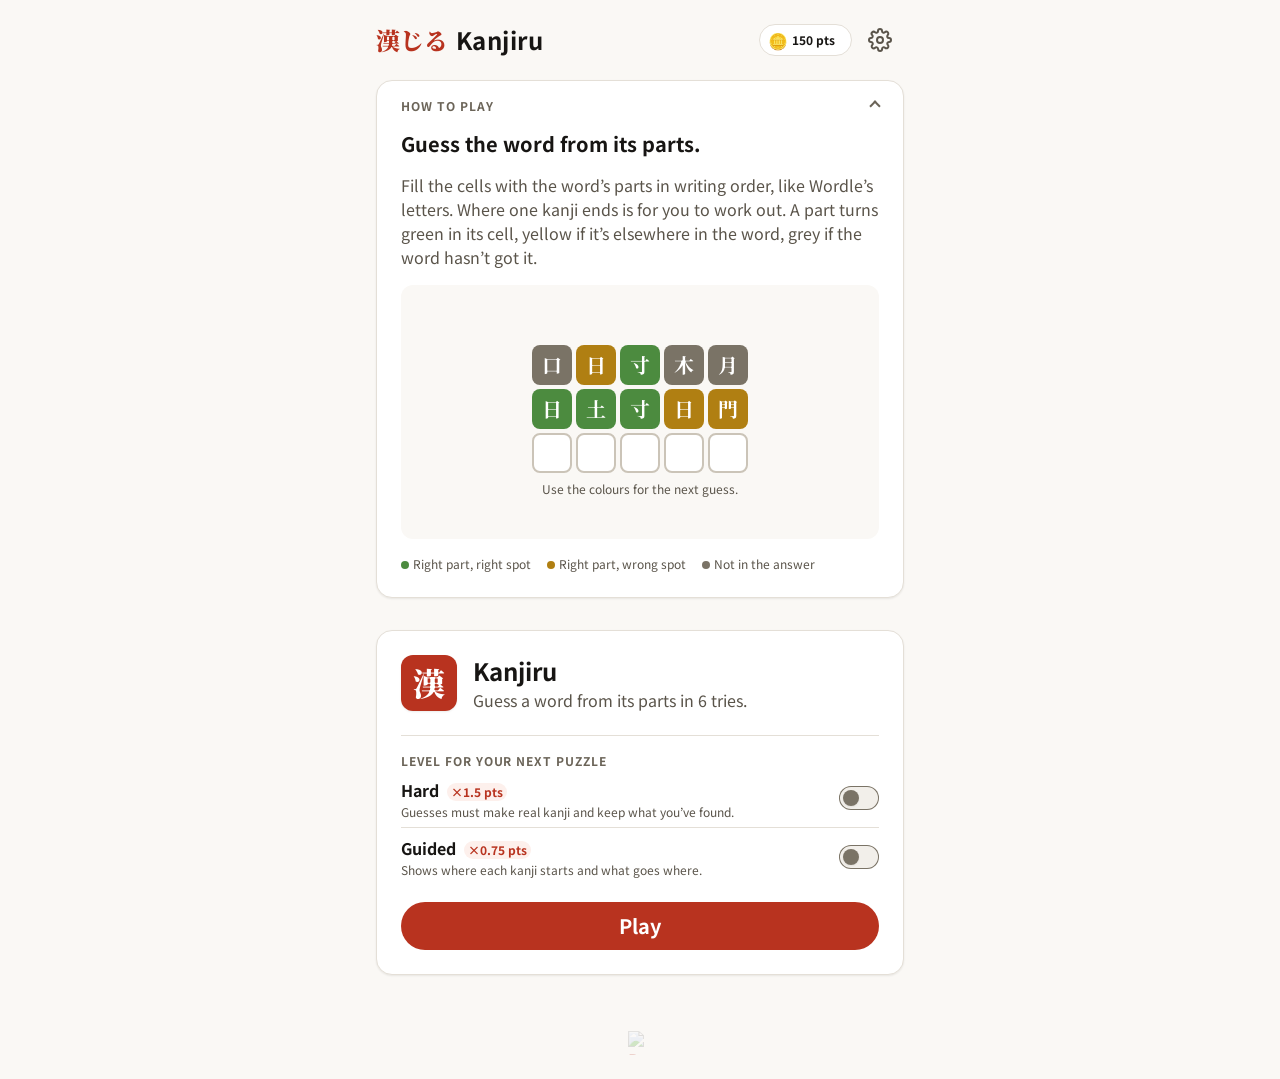
==== index.html @ c8873d59 "Merge main: random puzzles, End game, history, parts audit End game's flag moves into the site heade" ====
<!DOCTYPE html>
<html lang="en">
<head>
  <meta charset="utf-8">
  <meta name="viewport" content="width=device-width, initial-scale=1, viewport-fit=cover">
  <title>Kanjiru · 漢じる</title>
  <meta name="description" content="A kanji word puzzle: guess the word from its parts.">
  <link rel="icon" type="image/svg+xml" href="favicon.svg">

  <!-- Home screen. tools/make_images.py draws the icons from favicon.svg. -->
  <link rel="manifest" href="manifest.webmanifest">
  <link rel="apple-touch-icon" href="icons/apple-touch-icon.png">
  <meta name="mobile-web-app-capable" content="yes">
  <meta name="apple-mobile-web-app-capable" content="yes">
  <meta name="apple-mobile-web-app-title" content="Kanjiru">
  <meta name="apple-mobile-web-app-status-bar-style" content="default">

  <!-- Link previews (Open Graph, read by X too). Their links must be absolute. -->
  <link rel="canonical" href="https://www.ryanrwang.com/apps/kanjiru/">
  <meta property="og:type" content="website">
  <meta property="og:site_name" content="Kanjiru">
  <meta property="og:title" content="Kanjiru · 漢じる">
  <meta property="og:description" content="A kanji word puzzle: guess the word from its parts. パーツからことばを当てる漢字パズル。">
  <meta property="og:url" content="https://www.ryanrwang.com/apps/kanjiru/">
  <meta property="og:image" content="https://www.ryanrwang.com/apps/kanjiru/icons/share.png">
  <meta property="og:image:type" content="image/png">
  <meta property="og:image:width" content="1200">
  <meta property="og:image:height" content="630">
  <meta property="og:image:alt" content="漢じる Kanjiru, a kanji word puzzle: two rows of coloured tiles, one part of the word in each.">
  <meta name="twitter:card" content="summary_large_image">

  <!-- Tokens first: sets the colours and the saved skin before first paint. -->
  <script src="tokens.js"></script>

  <!-- Both fonts are variable: one file per slice covers every weight, so a
       weight range keeps the stylesheet to 60 KB (a list of weights made it 150). -->
  <link rel="preconnect" href="https://fonts.googleapis.com" crossorigin>
  <link rel="preconnect" href="https://fonts.gstatic.com" crossorigin>
  <link href="https://fonts.googleapis.com/css2?family=Noto+Sans+JP:wght@400..700&family=Noto+Serif+JP:wght@700..900&display=swap" rel="stylesheet" crossorigin>
  <link rel="stylesheet" href="styles.css">

  <!-- Fetch the data and every module at once, instead of one wave of
       imports at a time. tests/head.test.js checks this list against the
       imports, and the data files against js/engine/data.js. -->
  <link rel="preload" href="data/game/kanji.json" as="fetch" crossorigin>
  <link rel="preload" href="data/game/answers.json" as="fetch" crossorigin>
  <link rel="preload" href="data/parts.json" as="fetch" crossorigin>
  <link rel="modulepreload" href="app.js">
  <link rel="modulepreload" href="js/registry.js">
  <link rel="modulepreload" href="js/i18n.js">
  <link rel="modulepreload" href="js/dom.js">
  <link rel="modulepreload" href="js/store.js">
  <link rel="modulepreload" href="js/settings.js">
  <link rel="modulepreload" href="js/shop.js">
  <link rel="modulepreload" href="js/points.js">
  <link rel="modulepreload" href="js/about.js">
  <link rel="modulepreload" href="js/install.js">
  <link rel="modulepreload" href="js/toast.js">
  <link rel="modulepreload" href="js/confirm.js">
  <link rel="modulepreload" href="js/howto.js">
  <link rel="modulepreload" href="js/history.js">
  <link rel="modulepreload" href="js/engine/data.js">
  <link rel="modulepreload" href="js/engine/game.js">
  <link rel="modulepreload" href="js/engine/daily.js">
  <link rel="modulepreload" href="js/engine/stats.js">
  <link rel="modulepreload" href="js/play/glyph.js">
  <link rel="modulepreload" href="js/play/screen.js">
  <link rel="modulepreload" href="js/play/session.js">
  <link rel="modulepreload" href="js/play/rewards.js">
  <link rel="modulepreload" href="js/play/effects.js">
  <link rel="modulepreload" href="js/config/modes.js">
  <link rel="modulepreload" href="js/config/skins.js">
  <link rel="modulepreload" href="js/config/powers.js">
  <link rel="modulepreload" href="js/config/economy.js">
  <link rel="modulepreload" href="js/config/achievements.js">
  <link rel="modulepreload" href="js/config/rules.js">
  <link rel="modulepreload" href="js/config/levels.js">
  <link rel="modulepreload" href="js/i18n/en.js">
  <link rel="modulepreload" href="js/i18n/ja.js">
  <link rel="modulepreload" href="js/ledger.js">
  <link rel="modulepreload" href="js/transfer.js">
  <link rel="modulepreload" href="js/engine/score.js">
  <link rel="modulepreload" href="js/engine/palette.js">
  <link rel="modulepreload" href="js/engine/random.js">
  <link rel="modulepreload" href="js/play/hints.js">
  <link rel="modulepreload" href="js/play/reveal.js">
  <link rel="modulepreload" href="js/play/result.js">
  <link rel="modulepreload" href="js/play/share.js">

  <!-- Offline play and installs; never a stale app (sw.js). -->
  <script type="module" src="js/service-worker.js"></script>
</head>
<body>
  <header class="app-header">
    <h1 class="brand">
      <a class="brand-link" id="brand" href="./">
        <span class="brand-mark" lang="ja">漢</span>
        <span class="brand-kanji" lang="ja">漢じる</span>
        <span class="brand-name">Kanjiru</span>
      </a>
    </h1>
    <nav class="header-actions">
      <a class="wallet-btn" id="wallet" href="#points"></a>
      <button class="icon-btn" id="settings-open" type="button"></button>
    </nav>
  </header>

  <main class="app-main" id="app"></main>

  <footer class="app-footer">
    <a href="/apps/" title="Back to Apps" class="rw-back-link">
      <img src="/images/icon-rw.svg" alt="Back to Apps" class="rw-back-logo">
    </a>
  </footer>

  <script type="module" src="app.js"></script>
</body>
</html>
---- styles.css ----
/*
 * Kanjiru — global styles.
 * Every colour, space, size, radius, shadow and timing comes from the
 * tokens in tokens.js. Breakpoints and z-index are written out on purpose.
 */

/* ── Reset ─────────────────────────────────────────────────────────── */

*, *::before, *::after { box-sizing: border-box; }

html, body { margin: 0; padding: 0; }

body {
  min-height: 100vh;
  min-height: 100dvh;
  display: flex;
  flex-direction: column;
  background: var(--color-bg-page);
  color: var(--color-text-primary);
  font-family: var(--font-family-ui);
  font-size: var(--font-size-md);
  line-height: var(--font-lineHeight-normal);
  -webkit-font-smoothing: antialiased;
  -webkit-tap-highlight-color: transparent;
  transition:
    background-color var(--transition-slow) var(--transition-ease),
    color var(--transition-slow) var(--transition-ease);
}

h1, h2, h3, p { margin: 0; }

button {
  font: inherit;
  color: inherit;
  background: none;
  border: 0;
  padding: 0;
  cursor: pointer;
}

button:disabled { cursor: default; }

:focus-visible {
  outline: var(--stroke-thick) solid var(--color-border-focus);
  outline-offset: var(--stroke-thick);
  border-radius: var(--radius-sm);
}

a { color: var(--color-link-default); }
a:hover { color: var(--color-link-hover); }

/* Kanji shown as kanji (tiles, the brand, example words) use the serif.
   Only marked elements: the page itself may be lang="ja" for the Japanese
   interface, which keeps the sans UI font. */
body [lang="ja"], .kanji { font-family: var(--font-family-kanji); }

/* ── Layout ────────────────────────────────────────────────────────── */

.app-header,
.app-main,
.app-footer {
  width: 100%;
  max-width: var(--layout-container);
  margin: 0 auto;
  padding-left: var(--spacing-md);
  padding-right: var(--spacing-md);
}

.app-header {
  display: flex;
  align-items: center;
  justify-content: space-between;
  gap: var(--spacing-sm);
  padding-top: var(--spacing-md);
  padding-bottom: var(--spacing-md);
}

.brand {
  display: flex;
  align-items: baseline;
  gap: var(--spacing-sm);
  min-width: 0;
  font-size: var(--font-size-xl);
  font-weight: var(--font-weight-bold);
  line-height: var(--font-lineHeight-tight);
}

.brand-link {
  display: flex;
  align-items: baseline;
  gap: var(--spacing-sm);
  color: inherit;
  text-decoration: none;
}

.brand-link:hover { color: inherit; }

.brand-kanji {
  color: var(--color-text-accent);
  font-weight: var(--font-weight-black);
}

.brand-name { letter-spacing: var(--font-tracking-wide); }

/* On another page the brand is a breadcrumb, 漢 › Points: the mark goes
   home, the page's name follows. */
.brand-mark {
  display: none;
  color: var(--color-text-accent);
  font-weight: var(--font-weight-black);
}

.app-header.is-crumb .brand-mark { display: inline; }
.app-header.is-crumb .brand-kanji,
.app-header.is-crumb .brand-name { display: none; }

.crumb-sep {
  color: var(--color-text-muted);
  font-weight: var(--font-weight-regular);
}

.crumb-page { min-width: 0; }

/* In a game, the kind and level sit under the page's name (漢 › Play). */
.crumb-page.has-sub {
  display: inline-flex;
  flex-direction: column;
}

.crumb-sub {
  overflow: hidden;
  font-size: var(--font-size-xs);
  font-weight: var(--font-weight-regular);
  line-height: var(--font-lineHeight-snug);
  color: var(--color-text-muted);
  white-space: nowrap;
  text-overflow: ellipsis;
}

.header-actions {
  display: flex;
  align-items: center;
  gap: var(--spacing-xs);
}

/* On phones there's room for one name only: the one in the page's language. */
@media (max-width: 419px) {
  html[lang="en"] .brand-kanji,
  html:not([lang="en"]) .brand-name { display: none; }
}

.app-main {
  flex: 1;
  display: flex;
  flex-direction: column;
  gap: var(--spacing-xl);
  padding-bottom: var(--spacing-xl);
}

.app-footer {
  display: flex;
  justify-content: center;
  padding-top: var(--spacing-lg);
  padding-bottom: var(--spacing-lg);
}

/* ── Buttons and pills ─────────────────────────────────────────────── */

.icon-btn {
  display: inline-flex;
  align-items: center;
  justify-content: center;
  width: var(--spacing-2xl);
  height: var(--spacing-2xl);
  border-radius: var(--radius-full);
  color: var(--color-text-secondary);
  transition: background-color var(--transition-fast) var(--transition-ease);
}

.icon-btn:hover { background: var(--color-interactive-hover); }
.icon-btn:active { background: var(--color-interactive-active); }
.icon-btn:disabled { opacity: var(--opacity-disabled); }
.icon-btn svg { width: var(--spacing-lg); height: var(--spacing-lg); }

.pill {
  display: inline-flex;
  align-items: center;
  gap: var(--spacing-xs);
  padding: var(--spacing-xs) var(--spacing-sm);
  border-radius: var(--radius-full);
  background: var(--color-bg-sunken);
  color: var(--color-text-secondary);
  font-size: var(--font-size-xs);
  font-weight: var(--font-weight-bold);
  white-space: nowrap;
}

/* ── Sections ──────────────────────────────────────────────────────── */

.section {
  display: flex;
  flex-direction: column;
  gap: var(--spacing-md);
}

.section-title {
  display: flex;
  align-items: baseline;
  justify-content: space-between;
  gap: var(--spacing-sm);
  font-size: var(--font-size-xs);
  font-weight: var(--font-weight-bold);
  letter-spacing: var(--font-tracking-caps);
  text-transform: uppercase;
  color: var(--color-text-muted);
}

.section-note {
  font-size: var(--font-size-xs);
  color: var(--color-text-muted);
  text-transform: none;
  letter-spacing: var(--font-tracking-none);
  font-weight: var(--font-weight-regular);
}

.card {
  background: var(--color-bg-surface);
  border: var(--stroke-thin) solid var(--color-border-subtle);
  border-radius: var(--radius-xl);
  box-shadow: var(--shadow-sm);
}

/* ── Play page: the play card ──────────────────────────────────────── */

.play-cards {
  display: flex;
  flex-direction: column;
  gap: var(--spacing-md);
}

.play-card {
  display: flex;
  flex-direction: column;
  gap: var(--spacing-lg);
  padding: var(--spacing-lg);
}

.play-top {
  display: flex;
  align-items: center;
  gap: var(--spacing-md);
}

/* The mode's numeral as a hanko seal, in the skin's action colour. */
.play-seal {
  flex: 0 0 auto;
  display: inline-flex;
  align-items: center;
  justify-content: center;
  width: var(--layout-seal);
  height: var(--layout-seal);
  border-radius: var(--radius-lg);
  background: var(--color-action-primary-bg);
  color: var(--color-action-primary-text);
  font-size: var(--font-size-2xl);
  font-weight: var(--font-weight-black);
  line-height: var(--font-lineHeight-tight);
  box-shadow: var(--shadow-sm);
}

.play-card.is-soon .play-seal { opacity: var(--opacity-soft); }

.play-heading {
  flex: 1;
  display: flex;
  flex-direction: column;
  gap: var(--spacing-xs);
  min-width: 0;
}

.play-title {
  font-size: var(--font-size-xl);
  font-weight: var(--font-weight-bold);
  line-height: var(--font-lineHeight-snug);
}

/* Where the daily stands, and on its right, the time to the next one. */
.play-status {
  display: flex;
  align-items: flex-end;
  justify-content: space-between;
  gap: var(--spacing-sm);
}

.play-line {
  min-width: 0;
  color: var(--color-text-secondary);
  line-height: var(--font-lineHeight-snug);
}

.play-line.is-won {
  color: var(--color-text-accent);
  font-weight: var(--font-weight-bold);
}

/* The Hard and Guided switches, a list under a small title. */
.play-level {
  display: flex;
  flex-direction: column;
  padding-top: var(--spacing-md);
  border-top: var(--stroke-thin) solid var(--color-border-subtle);
}

.play-level-title,
.sheet-section-title,
.howto-title,
.history-title {
  font-size: var(--font-size-xs);
  font-weight: var(--font-weight-bold);
  letter-spacing: var(--font-tracking-caps);
  text-transform: uppercase;
  color: var(--color-text-muted);
}

.play-level .switch-row { padding: var(--spacing-sm) 0; }
.play-level .switch-row:last-child { padding-bottom: 0; }
.play-level .switch-row + .switch-row { border-top: var(--stroke-thin) solid var(--color-border-subtle); }

.play-actions {
  display: flex;
  flex-wrap: wrap;
  gap: var(--spacing-sm);
}

/* Side by side when they fit on one line each, else stacked full width. */
.play-actions .btn {
  flex: 1 1 var(--layout-cardMin);
  white-space: nowrap;
}

.play-countdown {
  flex: 0 0 auto;
  display: flex;
  flex-direction: column;
  align-items: flex-end;
  font-size: var(--font-size-xs);
  line-height: var(--font-lineHeight-snug);
  color: var(--color-text-secondary);
  text-align: end;
}

/* ── Play page: how to play (js/howto.js) ─────────────────────────── */

/* A <details>: open for a new player, folded to its title after a game. */
.howto {
  display: flex;
  flex-direction: column;
  padding: 0;
}

.howto-summary {
  display: flex;
  align-items: center;
  justify-content: space-between;
  gap: var(--spacing-sm);
  padding: var(--spacing-md) var(--spacing-lg);
  cursor: pointer;
  list-style: none;
  border-radius: inherit;
}

.howto-summary::-webkit-details-marker { display: none; }
.howto-summary:hover { background: var(--color-interactive-hover); }

.howto-chevron {
  width: var(--spacing-sm);
  height: var(--spacing-sm);
  border-right: var(--stroke-thick) solid var(--color-text-muted);
  border-bottom: var(--stroke-thick) solid var(--color-text-muted);
  transform: rotate(45deg);
  transition: transform var(--transition-fast) var(--transition-ease);
}

.howto[open] .howto-chevron { transform: rotate(-135deg); }

.howto-body {
  display: flex;
  flex-direction: column;
  gap: var(--spacing-md);
  padding: 0 var(--spacing-lg) var(--spacing-lg);
}

.howto-lead {
  font-size: var(--font-size-lg);
  font-weight: var(--font-weight-bold);
  line-height: var(--font-lineHeight-snug);
}

.howto-text { color: var(--color-text-secondary); }

/* The little game: the answer over three rows, and a line saying what each
   step shows. Sizes stay put while it plays, so nothing below it moves. */
.demo {
  display: flex;
  flex-direction: column;
  align-items: center;
  gap: var(--spacing-xs);
  padding: var(--spacing-md);
  border-radius: var(--radius-lg);
  background: var(--color-bg-page);
}

.demo-row {
  display: flex;
  align-items: center;
  gap: var(--spacing-md);
}

.demo-slot {
  display: flex;
  gap: var(--spacing-xs);
}

.demo-answer-row {
  display: flex;
  justify-content: center;
  min-height: var(--layout-cell);
}

.demo-answer {
  font-size: var(--font-size-2xl);
  line-height: var(--layout-cell);
  color: var(--color-text-accent);
  visibility: hidden;
}

.demo-answer.is-shown {
  visibility: visible;
  animation: kanji-in var(--transition-slow) var(--transition-bounce) both;
}

/* A part typed into its cell pops in, as on the board. */
.demo-cell.is-typed {
  border-color: var(--color-border-strong);
  animation: kanji-in var(--transition-base) var(--transition-bounce) both;
}

.demo-line {
  min-height: calc(var(--font-size-md) * var(--font-lineHeight-snug) * 2);
  margin-top: var(--spacing-xs);
  max-width: var(--layout-powerMin);
  font-size: var(--font-size-xs);
  line-height: var(--font-lineHeight-snug);
  text-align: center;
  color: var(--color-text-secondary);
  opacity: var(--opacity-hidden);
  transition: opacity var(--transition-base) var(--transition-ease);
}

.demo-line.is-shown { opacity: var(--opacity-full); }

.demo-legend {
  display: flex;
  flex-wrap: wrap;
  gap: var(--spacing-sm) var(--spacing-md);
  margin: 0;
  padding: 0;
  list-style: none;
  font-size: var(--font-size-xs);
  color: var(--color-text-secondary);
}

.legend-dot {
  display: inline-block;
  width: var(--spacing-sm);
  height: var(--spacing-sm);
  margin-right: var(--spacing-xs);
  border-radius: var(--radius-full);
  vertical-align: middle;
}

/* ── Play page: every game played (js/history.js) ──────────────────── */

.history {
  display: flex;
  flex-direction: column;
  gap: var(--spacing-md);
  padding: var(--spacing-lg);
}

.history-head {
  display: flex;
  align-items: baseline;
  justify-content: space-between;
  flex-wrap: wrap;
  gap: var(--spacing-sm);
}

.history-count {
  font-size: var(--font-size-xs);
  color: var(--color-text-muted);
}

.history-list {
  display: flex;
  flex-direction: column;
  margin: 0;
  padding: 0;
  list-style: none;
}

/* The answer, what it means and how it went, then the guesses' squares. */
.history-item {
  display: grid;
  grid-template-columns: auto minmax(0, 1fr) auto;
  align-items: center;
  gap: var(--spacing-md);
  padding: var(--spacing-sm) 0;
  border-top: var(--stroke-thin) solid var(--color-border-subtle);
}

.history-item:first-child {
  padding-top: 0;
  border-top: none;
}

.history-word {
  min-width: var(--layout-cellMd);
  font-size: var(--font-size-xl);
  line-height: var(--font-lineHeight-tight);
}

.history-info {
  display: flex;
  flex-direction: column;
  gap: var(--stroke-thick);
  min-width: 0;
  font-size: var(--font-size-xs);
  line-height: var(--font-lineHeight-snug);
}

.history-gloss {
  overflow: hidden;
  white-space: nowrap;
  text-overflow: ellipsis;
  color: var(--color-text-secondary);
}

.history-meta { color: var(--color-text-muted); }

.history-result {
  font-weight: var(--font-weight-bold);
  color: var(--color-text-primary);
}

.history-result.is-won { color: var(--color-text-accent); }

.history-grid {
  display: grid;
  grid-template-columns: repeat(var(--cols), var(--spacing-sm));
  gap: var(--stroke-thick);
}

.history-sq {
  width: var(--spacing-sm);
  height: var(--spacing-sm);
  border-radius: var(--stroke-thick);
}

/* ── Tiles ─────────────────────────────────────────────────────────── */

.tile {
  display: inline-flex;
  align-items: center;
  justify-content: center;
  width: var(--layout-tile);
  height: var(--layout-tile);
  border-radius: var(--radius-md);
  border: var(--stroke-thick) solid var(--color-tile-border);
  background: var(--color-tile-bg);
  color: var(--color-tile-text);
  font-family: var(--font-family-kanji);
  font-size: var(--font-size-xl);
  font-weight: var(--font-weight-bold);
  line-height: var(--font-lineHeight-tight);
}

.tile.is-hit,
.tile.is-near,
.tile.is-other,
.tile.is-miss {
  border-color: transparent;
  color: var(--color-feedback-text);
}

.tile.is-hit   { background: var(--color-feedback-hit); }
.tile.is-near  { background: var(--color-feedback-near); }
.tile.is-other { background: var(--color-feedback-other); }
.tile.is-miss  { background: var(--color-feedback-miss); }

.is-hit-bg  { background: var(--color-feedback-hit); }
.is-near-bg { background: var(--color-feedback-near); }
.is-miss-bg { background: var(--color-feedback-miss); }

/* ── Buttons ───────────────────────────────────────────────────────── */

.btn {
  display: inline-flex;
  align-items: center;
  justify-content: center;
  gap: var(--spacing-xs);
  min-height: var(--spacing-2xl);
  padding: var(--spacing-sm) var(--spacing-md);
  border-radius: var(--radius-full);
  font-weight: var(--font-weight-bold);
  line-height: var(--font-lineHeight-snug);
  transition: background-color var(--transition-fast) var(--transition-ease);
}

.btn:disabled { opacity: var(--opacity-disabled); }

.btn-large { font-size: var(--font-size-lg); }

.btn-small {
  min-height: var(--spacing-xl);
  padding: var(--spacing-xs) var(--spacing-md);
  font-size: var(--font-size-xs);
}

.btn-primary {
  background: var(--color-action-primary-bg);
  color: var(--color-action-primary-text);
}
.btn-primary:hover:not(:disabled) { background: var(--color-action-primary-hover); }

.btn-secondary {
  background: var(--color-action-secondary-bg);
  color: var(--color-action-secondary-text);
}
.btn-secondary:hover:not(:disabled) { background: var(--color-action-secondary-hover); }

/* A link drawn as a button (About in Settings) keeps the button's look. */
a.btn { text-decoration: none; }
a.btn-secondary:hover { color: var(--color-action-secondary-text); }

.btn-ghost { color: var(--color-text-secondary); }
.btn-ghost:hover:not(:disabled) { background: var(--color-interactive-hover); }

/* Something that can't be undone (Delete all data): outlined in the accent,
   which keeps AA contrast in every skin. */
.btn-danger {
  color: var(--color-text-accent);
  box-shadow: inset 0 0 0 var(--stroke-thick) currentColor;
}
.btn-danger:hover:not(:disabled) { background: var(--color-interactive-hover); }

.btn-row {
  display: flex;
  flex-wrap: wrap;
  gap: var(--spacing-sm);
}

/* ── Settings panel ────────────────────────────────────────────────── */

/* A native <dialog>: showModal() puts it in the top layer, so no z-index. */
.sheet {
  width: 100%;
  max-width: min(var(--layout-container), calc(100% - var(--spacing-md) * 2));
  max-height: calc(100% - var(--spacing-xl) * 2);
  padding: 0;
  border: var(--stroke-thin) solid var(--color-border-subtle);
  border-radius: var(--radius-xl);
  background: var(--color-bg-raised);
  color: var(--color-text-primary);
  box-shadow: var(--shadow-lg);
}

.sheet::backdrop { background: var(--color-bg-overlay); }

.sheet-body {
  display: flex;
  flex-direction: column;
  gap: var(--spacing-lg);
  padding: var(--spacing-lg);
}

.sheet-head {
  display: flex;
  align-items: center;
  justify-content: space-between;
  gap: var(--spacing-sm);
  margin: calc(var(--spacing-sm) * -1) calc(var(--spacing-sm) * -1) calc(var(--spacing-md) * -1) 0;
}

.sheet-title {
  font-size: var(--font-size-lg);
  font-weight: var(--font-weight-bold);
  line-height: var(--font-lineHeight-snug);
}

.sheet-intro { color: var(--color-text-secondary); }

.sheet-section {
  display: flex;
  flex-direction: column;
  gap: var(--spacing-sm);
  padding-top: var(--spacing-lg);
  border-top: var(--stroke-thin) solid var(--color-border-subtle);
}

/* A row with a title and its control side by side (language, appearance). */
.sheet-row {
  flex-direction: row;
  flex-wrap: wrap;
  align-items: center;
  justify-content: space-between;
}

.sheet-row-note { flex-basis: 100%; }

/* Parts of a section (send, receive, save text). */
.sheet-sub {
  display: flex;
  flex-direction: column;
  gap: var(--spacing-sm);
  padding-top: var(--spacing-sm);
}

.sheet-sub-title {
  margin: 0;
  font-size: var(--font-size-md);
  font-weight: var(--font-weight-bold);
}

/* Switches (js/dom.js switchRow): the name, a tag and a note, then a
   sliding toggle; the whole row toggles it. */
.switch-row {
  display: flex;
  align-items: center;
  justify-content: space-between;
  gap: var(--spacing-md);
  cursor: pointer;
}

.switch-row.is-disabled { cursor: default; opacity: var(--opacity-disabled); }

.switch-text {
  display: flex;
  flex-direction: column;
  gap: var(--stroke-thick);
  min-width: 0;
}

.switch-name {
  display: flex;
  flex-wrap: wrap;
  align-items: baseline;
  column-gap: var(--spacing-sm);
  font-weight: var(--font-weight-bold);
}

.switch-tag {
  padding: 0 var(--spacing-xs);
  border-radius: var(--radius-full);
  background: var(--color-interactive-selected);
  color: var(--color-text-accent);
  font-size: var(--font-size-xs);
}

.switch-note {
  font-size: var(--font-size-xs);
  line-height: var(--font-lineHeight-snug);
  color: var(--color-text-secondary);
}

.switch {
  flex: 0 0 auto;
  position: relative;
  width: var(--layout-switch);
  height: var(--spacing-lg);
  margin: 0;
  border-radius: var(--radius-full);
  /* Off: a sunken track with a strong edge and a strong knob, so the edge
     stands out 3:1 on any card and the knob 3:1 on the track, in every look. */
  background: var(--color-bg-sunken);
  box-shadow: inset 0 0 0 var(--stroke-thin) var(--color-border-strong);
  cursor: pointer;
  appearance: none;
  -webkit-appearance: none;
  transition: background-color var(--transition-fast) var(--transition-ease);
}

.switch::before {
  content: '';
  position: absolute;
  top: var(--spacing-xs);
  left: var(--spacing-xs);
  width: var(--spacing-md);
  height: var(--spacing-md);
  border-radius: var(--radius-full);
  background: var(--color-border-strong);
  box-shadow: var(--shadow-sm);
  transition: transform var(--transition-fast) var(--transition-ease);
}

.switch:checked { background: var(--color-action-primary-bg); box-shadow: none; }
.switch:checked::before {
  background: var(--color-action-primary-text);
  transform: translateX(var(--spacing-md));
}
.switch:disabled { cursor: default; }
.switch:focus-visible { border-radius: var(--radius-full); }

.sheet-note {
  font-size: var(--font-size-xs);
  color: var(--color-text-secondary);
}

/* One of a few (js/dom.js segmented): the picked one is raised. */
.segmented {
  display: inline-flex;
  gap: var(--stroke-thick);
  padding: var(--stroke-thick);
  border-radius: var(--radius-full);
  background: var(--color-bg-sunken);
}

.segment {
  min-height: var(--spacing-xl);
  padding: 0 var(--spacing-md);
  border-radius: var(--radius-full);
  font-family: var(--font-family-ui);
  font-size: var(--font-size-xs);
  font-weight: var(--font-weight-bold);
  color: var(--color-text-secondary);
  transition: background-color var(--transition-fast) var(--transition-ease);
}

.segment:hover:not(:disabled) { color: var(--color-text-primary); }

/* The picked one has an edge, so it stands out 3:1 from the track. */
.segment[aria-pressed="true"] {
  background: var(--color-bg-surface);
  color: var(--color-text-primary);
  box-shadow: inset 0 0 0 var(--stroke-thin) var(--color-border-strong), var(--shadow-sm);
}

.segment:disabled { opacity: var(--opacity-disabled); }
.segment:focus-visible { border-radius: var(--radius-full); }

/* ── Device transfer ───────────────────────────────────────────────── */

.transfer-code {
  display: flex;
  justify-content: center;
  gap: var(--spacing-md);
  padding: var(--spacing-md);
  border-radius: var(--radius-lg);
  background: var(--color-bg-sunken);
  font-size: var(--font-size-3xl);
  font-weight: var(--font-weight-bold);
  line-height: var(--font-lineHeight-tight);
  letter-spacing: var(--font-tracking-caps);
  font-variant-numeric: tabular-nums;
  user-select: all;
  -webkit-user-select: all;
}

.transfer-countdown {
  font-size: var(--font-size-xs);
  color: var(--color-text-muted);
  text-align: center;
  font-variant-numeric: tabular-nums;
}

.field-row {
  display: flex;
  gap: var(--spacing-sm);
}

.code-input,
.save-text {
  border: var(--stroke-thick) solid var(--color-border-default);
  border-radius: var(--radius-md);
  background: var(--color-bg-surface);
  color: var(--color-text-primary);
  font: inherit;
}

.code-input {
  flex: 1;
  min-width: 0;
  padding: var(--spacing-xs) var(--spacing-md);
  font-size: var(--font-size-lg);
  font-weight: var(--font-weight-bold);
  letter-spacing: var(--font-tracking-caps);
  text-transform: uppercase;
}

.code-input::placeholder,
.save-text::placeholder {
  color: var(--color-text-muted);
  font-weight: var(--font-weight-regular);
  letter-spacing: var(--font-tracking-none);
  text-transform: none;
}

.save-text {
  width: 100%;
  padding: var(--spacing-sm);
  font-size: var(--font-size-xs);
  line-height: var(--font-lineHeight-snug);
  word-break: break-all;
  resize: vertical;
}

.save-text[readonly] {
  background: var(--color-bg-sunken);
  color: var(--color-text-secondary);
}

.code-input:focus-visible,
.save-text:focus-visible {
  outline: var(--stroke-thick) solid var(--color-border-focus);
  outline-offset: 0;
  border-color: transparent;
}

/* Messages keep the readable text colour; the bar at the side says
   whether it went well. */
.transfer-status {
  padding-left: var(--spacing-sm);
  border-left: var(--stroke-thick) solid var(--color-border-default);
  font-size: var(--font-size-xs);
}

.transfer-status:empty { display: none; }
.transfer-status.is-ok { border-left-color: var(--color-status-success); }
.transfer-status.is-error { border-left-color: var(--color-status-danger); }

/* Merge or replace: asked when this device has progress of its own. */
.ask {
  display: flex;
  flex-direction: column;
  align-items: flex-start;
  gap: var(--spacing-sm);
  padding: var(--spacing-md);
  border-radius: var(--radius-lg);
  background: var(--color-bg-sunken);
}

.ask-title { font-weight: var(--font-weight-bold); }

.ask-options {
  display: grid;
  grid-template-columns: repeat(auto-fit, minmax(var(--layout-powerMin), 1fr));
  gap: var(--spacing-sm);
  width: 100%;
}

.ask-option {
  display: flex;
  flex-direction: column;
  gap: var(--spacing-xs);
  padding: var(--spacing-sm) var(--spacing-md);
  border-radius: var(--radius-lg);
  border: var(--stroke-thick) solid var(--color-border-subtle);
  background: var(--color-bg-surface);
  text-align: left;
  transition: border-color var(--transition-fast) var(--transition-ease);
}

.ask-option:hover { border-color: var(--color-border-default); }

.ask-option-name { font-weight: var(--font-weight-bold); }
.ask-option.is-replace .ask-option-name { color: var(--color-text-accent); }

.ask-option-desc {
  font-size: var(--font-size-xs);
  color: var(--color-text-secondary);
}

/* The ask before something that can't be undone (js/confirm.js): ending a
   game, resetting achievements, deleting everything. */
.ask-sheet .ask-options { grid-template-columns: 1fr; }
.ask-sheet .ask-option { border-color: var(--color-border-default); }
.ask-sheet .ask-option:hover:not(:disabled) { border-color: var(--color-border-strong); }
.ask-option.is-danger .ask-option-name { color: var(--color-text-accent); }
.ask-option:disabled { opacity: var(--opacity-disabled); cursor: not-allowed; }

.ask-sheet-titles {
  display: flex;
  flex-direction: column;
  gap: var(--spacing-xs);
}

.ask-step {
  font-size: var(--font-size-xs);
  font-weight: var(--font-weight-bold);
  letter-spacing: var(--font-tracking-caps);
  text-transform: uppercase;
  color: var(--color-text-muted);
}

.ask-sheet-body { color: var(--color-text-secondary); }

.ask-typed-row {
  display: flex;
  flex-direction: column;
  gap: var(--spacing-xs);
}

.ask-typed-hint { font-weight: var(--font-weight-bold); }

/* ── Shared bits ───────────────────────────────────────────────────── */

/* Read by screen readers, not shown. (Clue names above the keyboard too:
   their icons stand in for them, see "Hints".) */
.visually-hidden,
.picker.is-keyboard .clue-label {
  position: absolute;
  width: var(--stroke-thin);
  height: var(--stroke-thin);
  margin: calc(var(--stroke-thin) * -1);
  padding: 0;
  border: 0;
  overflow: hidden;
  clip-path: inset(50%);
  white-space: nowrap;
}

/* A short message: the readable text colour, with a bar at the side that
   says whether it went well. */
.status-line {
  padding-left: var(--spacing-sm);
  border-left: var(--stroke-thick) solid var(--color-border-default);
  font-size: var(--font-size-xs);
  color: var(--color-text-secondary);
}

.status-line:empty { display: none; }
.status-line.is-ok { border-left-color: var(--color-status-success); }
.status-line.is-error {
  border-left-color: var(--color-status-danger);
  color: var(--color-text-primary);
}

.loading { color: var(--color-text-muted); }

/* KanjiVG strokes for glyphs the fonts may lack: 1em square, like text. */
.glyph-svg {
  width: 1em;
  height: 1em;
  overflow: visible;
}

.glyph-svg path {
  fill: none;
  stroke: currentColor;
  stroke-width: calc(var(--stroke-thick) * 1.25);
  stroke-linecap: round;
  stroke-linejoin: round;
  vector-effect: non-scaling-stroke;
}

/* ── Game screen ───────────────────────────────────────────────────── */

.game {
  display: flex;
  flex-direction: column;
  gap: var(--spacing-md);
}

.game-count { font-variant-numeric: tabular-nums; }

.game-soon {
  display: flex;
  flex-direction: column;
  gap: var(--spacing-md);
  padding: var(--spacing-lg);
}

/* Game-screen tiles: smaller than the start screen's example. */
.tile.is-cell {
  width: var(--layout-cell);
  height: var(--layout-cell);
  font-size: var(--font-size-lg);
}

/* Each mark's colour as a variable too, for the reveal below. */
.tile.is-hit  { --mark-bg: var(--color-feedback-hit); }
.tile.is-near { --mark-bg: var(--color-feedback-near); }
.tile.is-other { --mark-bg: var(--color-feedback-other); }
.tile.is-miss { --mark-bg: var(--color-feedback-miss); }

/* ── Board ─────────────────────────────────────────────────────────── */

/* At Normal and Hard, fitBoard() in js/play/screen.js sizes the board:
   data-cell and data-frame pick layout tokens (the largest that fit). */
.board {
  position: relative;   /* the win effect plays over it (.fx-board) */
  --board-cell: var(--layout-cell);
  --board-font: var(--font-size-lg);
  --board-kanji: var(--font-size-2xl);
  --board-frame: var(--layout-frame);
  --frame-1: var(--font-size-lg);
  --frame-2: var(--font-size-md);
  --frame-3: var(--font-size-xs);
  --frame-4: var(--font-size-xs);
  --frame-cover: var(--font-size-3xl);
  --frame-inner: var(--font-size-xs);
  --frame-inset: var(--spacing-md);
  --frame-solved: var(--font-size-2xl);
}

.board[data-cell="xs"] {
  --board-cell: var(--layout-cellXs);
  --board-font: var(--font-size-md);
  --board-kanji: var(--font-size-lg);
}

.board[data-cell="sm"] {
  --board-cell: var(--layout-cellSm);
  --board-kanji: var(--font-size-xl);
}

.board[data-cell="md"] {
  --board-cell: var(--layout-cellMd);
  --board-font: var(--font-size-xl);
}

.board[data-cell="lg"] {
  --board-cell: var(--layout-cellLg);
  --board-font: var(--font-size-2xl);
  --board-kanji: var(--font-size-3xl);
}

.board[data-cell="xl"] {
  --board-cell: var(--layout-cellXl);
  --board-font: var(--font-size-2xl);
  --board-kanji: var(--font-size-3xl);
}

.board[data-frame="sm"] {
  --board-frame: var(--layout-frameSm);
  --frame-1: var(--font-size-md);
  --frame-2: var(--font-size-xs);
  --frame-cover: var(--font-size-2xl);
  --frame-inset: var(--spacing-sm);
}


.board-grid,
.board-rows {
  display: flex;
  flex-direction: column;
  gap: var(--spacing-xs);
}

.board-rows:empty { display: none; }

.board-row {
  display: flex;
  align-items: center;
  gap: var(--spacing-sm);
  min-height: var(--layout-cell);
}

.row-kanji {
  flex: 0 0 auto;
  display: inline-flex;
  align-items: center;
  justify-content: center;
  min-width: var(--layout-cell);
  height: var(--layout-cell);
  font-size: var(--font-size-2xl);
  line-height: var(--font-lineHeight-tight);
}

.row-tiles {
  flex: 0 1 auto;
  min-width: 0;
  display: flex;
  flex-wrap: wrap;
  gap: var(--spacing-xs);
}

.row-gap { width: var(--spacing-sm); }

/* Parts levels with places: a gap where the place changes, and the
   places above the board, one label over each run of cells. */
.cell-gap { width: var(--spacing-xs); }

.board-shape:empty { display: none; }
.board-shape .board-row { min-height: 0; }
.board-shape .row-kanji { height: auto; }

.shape-place {
  width: calc(var(--board-cell) * var(--n, 1) + var(--spacing-xs) * (var(--n, 1) - 1));
  font-size: var(--font-size-xs);
  line-height: var(--font-lineHeight-snug);
  color: var(--color-text-muted);
  text-align: center;
  white-space: nowrap;
}

/* The place of the selected cell: the keys that stay bright are for it. */
.shape-place.is-active {
  color: var(--color-text-accent);
  font-weight: var(--font-weight-bold);
}

/* Parts levels: the rows, centred, like Wordle's grid. Every row is as
   wide as the others, so the cells line up under the frames and places. */
.board.is-parts {
  display: flex;
  justify-content: center;
}

.board.is-parts .board-grid { align-items: flex-start; }
.board.is-parts .board-row { min-height: var(--board-cell); }

/* Each kanji's cells stay together; a wider gap between kanji. Rows too
   wide for the screen wrap between kanji (data-wrap), all alike. */
.board.is-parts .row-tiles {
  flex-wrap: nowrap;
  gap: var(--spacing-xs) var(--spacing-md);
}

.board[data-wrap] .row-tiles { flex-wrap: wrap; }
.board[data-wrap] .board-rows { gap: var(--spacing-md); }
.row-slot,
.shape-place { flex: 0 0 auto; }

.row-slot {
  display: flex;
  gap: var(--spacing-xs);
}

.board.is-parts .tile.is-cell {
  width: var(--board-cell);
  height: var(--board-cell);
  font-size: var(--board-font);
}

.board.is-parts .board-shape .board-row {
  min-height: 0;
  height: var(--spacing-lg);
  align-items: flex-end;
}

.row-meaning {
  flex: 1 1 var(--spacing-3xl);
  min-width: 0;
  font-size: var(--font-size-xs);
  line-height: var(--font-lineHeight-snug);
  color: var(--color-text-muted);
  display: -webkit-box;
  -webkit-line-clamp: 2;
  -webkit-box-orient: vertical;
  overflow: hidden;
}

/* The next guess, not scored yet. */
.tile.is-pending { border-style: dashed; }

/* An empty cell where a hint showed a part: the part faintly, as a
   reminder; tapping the selected cell puts it in. */
.tile.is-ghost { border-color: var(--color-feedback-hit); }

.cell-ghost {
  display: inline-flex;
  color: var(--color-text-muted);
}

/* Parts levels: the next row's cells are buttons; the selected one takes
   the next part tapped. Rows not reached yet are faint. */
.tile.is-filled {
  border-style: solid;
  border-color: var(--color-border-strong);
}
.board-row.is-next button.tile:hover { background: var(--color-interactive-selected); }
.tile.is-active {
  border-style: solid;
  border-color: var(--color-border-focus);
  box-shadow: 0 0 0 var(--stroke-thick) var(--color-border-focus);
}
.tile.is-blank {
  background: transparent;
  border-color: var(--color-border-subtle);
}
/* Hard: the kanji a row's parts make, hanging off its right edge. The
   board centres the rows with that room beside them, so they sit a little
   left of centre and the cells can be bigger (fitBoard). */
.board.has-made .board-grid { padding-right: calc(var(--spacing-sm) + var(--spacing-2xl)); }
.board.has-made .board-row { position: relative; }

.row-made {
  position: absolute;
  top: 50%;
  left: 100%;
  width: var(--spacing-2xl);
  margin-left: var(--spacing-sm);
  transform: translateY(-50%);
  font-size: var(--font-size-md);
  line-height: var(--font-lineHeight-tight);
  color: var(--color-text-secondary);
}

/* The kanji guide above the rows (renderFrame() in js/play/screen.js): a
   frame per kanji with everything known about it. Guided lays them out
   like a row, so each centres over its kanji's cells: the answer's shape,
   filled in with the parts found green. Top and bottom span it; left,
   inner and right share the middle; an outer part covers it all, with the
   inner inset. Otherwise (.is-centred) they sit in a centred row: a solved
   kanji, Layout's places as lines, or the stroke count. Stroke count is a
   badge on the frame. */
.board-frames:empty,
.board.is-parts .board-frames:empty { display: none; }

.board.is-parts .board-frames { display: flex; }

.board-frames.is-centred {
  align-self: stretch;
  justify-content: center;
}

.frame-row {
  display: flex;
  justify-content: center;
  gap: var(--spacing-sm);
}

.frame-row .frame-slot { width: auto; }

/* A frame opens the kanji card (js/play/reveal.js). */
button.frame-slot { cursor: pointer; }

.frame-wrap {
  position: relative;
  display: inline-flex;
}

.frame-strokes {
  position: absolute;
  z-index: 2;
  top: calc(var(--spacing-xs) * -1);
  right: calc(var(--spacing-xs) * -1);
  min-width: var(--spacing-md);
  height: var(--spacing-md);
  padding: 0 var(--spacing-xs);
  border-radius: var(--radius-full);
  background: var(--color-action-primary-bg);
  color: var(--color-action-primary-text);
  font-size: var(--font-size-xs);
  font-weight: var(--font-weight-bold);
  line-height: var(--spacing-md);
  font-variant-numeric: tabular-nums;
  text-align: center;
}

.frame-slot {
  flex: 0 0 auto;
  min-width: 0;
  display: flex;
  flex-direction: column;
  align-items: center;
  gap: var(--spacing-xs);
  width: calc(var(--board-cell) * var(--n, 1) + var(--spacing-xs) * (var(--n, 1) - 1) + var(--spacing-sm) * var(--g, 0));
}

/* How many kanji still fit, under each kanji's frame: one line, the height
   fitBoard() counts. */
.frame-count {
  height: var(--spacing-md);
  font-size: var(--font-size-xs);
  line-height: var(--font-lineHeight-snug);
  color: var(--color-text-muted);
  font-variant-numeric: tabular-nums;
  white-space: nowrap;
}

.kanji-frame {
  display: grid;
  gap: var(--spacing-xs);
  width: var(--board-frame);
  height: var(--board-frame);
  padding: var(--spacing-xs);
  border: var(--stroke-thick) solid var(--color-border-default);
  border-radius: var(--radius-md);
  background: var(--color-bg-surface);
}

.frame-zone {
  z-index: 1;
  display: flex;
  flex-direction: column;
  align-items: center;
  justify-content: center;
  min-width: 0;
  min-height: 0;
  border: var(--stroke-thin) dashed var(--color-border-subtle);
  border-radius: var(--radius-sm);
  font-family: var(--font-family-kanji);
  font-size: var(--frame-1);
  font-weight: var(--font-weight-bold);
  line-height: var(--font-lineHeight-tight);
  color: var(--color-feedback-hit);
}

.frame-zone.is-top,
.frame-zone.is-bottom { flex-direction: row; }
.frame-zone[data-n="2"] { font-size: var(--frame-2); }
.frame-zone[data-n="3"] { font-size: var(--frame-3); }
.frame-zone[data-n="4"] { font-size: var(--frame-4); }

.frame-zone.is-cover {
  z-index: 0;
  grid-area: 1 / 1 / -1 / -1;
  border: 0;
  font-size: var(--frame-cover);
}

.kanji-frame.has-outer .frame-zone.is-inner {
  margin: var(--frame-inset);
  font-size: var(--frame-inner);
}

.frame-part { display: inline-flex; }

.frame-part.is-hidden {
  width: var(--spacing-sm);
  height: var(--spacing-sm);
  margin: var(--spacing-xs);
  border-radius: var(--radius-full);
  background: var(--color-border-default);
}

.kanji-frame.is-solved {
  display: inline-flex;
  align-items: center;
  justify-content: center;
  border-color: transparent;
  background: var(--color-feedback-hit);
  color: var(--color-feedback-text);
  font-size: var(--frame-solved);
  line-height: var(--font-lineHeight-tight);
}

/* Without Guided: Layout's places as solid lines across the frame
   (layoutDrawing() in js/play/hints.js: the accent shows through the gaps
   between the places; an outer part is the frame, its inner an inset
   box), or only the stroke count in its middle. */
.kanji-frame.is-layout {
  position: relative;
  padding: 0;
  overflow: hidden;
}

.clue-layout {
  position: absolute;
  inset: 0;
  display: grid;
  gap: var(--stroke-thick);
  background: var(--color-text-accent);
}

.clue-zone { background: var(--color-bg-surface); }

.clue-layout.has-outer { background: var(--color-bg-surface); }

.clue-inner {
  position: absolute;
  inset: var(--spacing-md) var(--spacing-xs) var(--spacing-xs) var(--spacing-md);
  display: flex;
  gap: var(--stroke-thick);
  padding: var(--stroke-thick);
  border-radius: var(--radius-sm);
  background: var(--color-text-accent);
}

.clue-inner .clue-zone { flex: 1; }

.kanji-frame.is-plain {
  display: inline-flex;
  align-items: center;
  justify-content: center;
  border-style: dashed;
}

.frame-count-big {
  font-size: var(--font-size-xl);
  font-weight: var(--font-weight-black);
  font-variant-numeric: tabular-nums;
  line-height: var(--font-lineHeight-tight);
  color: var(--color-text-accent);
}

.frame-part.is-new,
.kanji-frame.is-new {
  animation: kanji-in var(--transition-base) var(--transition-bounce) both;
}

/* Parts levels: the parts as a keyboard pinned to the bottom, as in
   Wordle. Keys stretch to fill each row; Delete and Guess close the last
   one. fitBoard() in js/play/screen.js sets the columns (--key-cols, and
   the span of Guess) and the keys' height (data-keys). */
.picker.is-keyboard {
  --key-height: var(--layout-key);
  position: sticky;
  bottom: 0;
  z-index: 2;
  gap: var(--spacing-sm);
  padding: var(--spacing-sm) 0 var(--spacing-md);
  background: var(--color-bg-page);
}

.picker.is-keyboard .picker-choices { gap: var(--spacing-xs); }

/* With the keyboard up, a message and the open power bar float just above
   it, over the bottom of the board (.picker-float), so they never move the
   board or make the page scroll. The message goes after a moment (say() in
   js/play/screen.js). The coloured bar on the message's left comes from
   .status-line. */
.picker-float {
  position: absolute;
  bottom: 100%;
  left: 0;
  right: 0;
  display: flex;
  flex-direction: column;
  align-items: center;
  gap: var(--spacing-xs);
  margin-bottom: var(--spacing-xs);
  pointer-events: none;
}

.picker-float > * { pointer-events: auto; }

.picker.is-keyboard .status-line {
  width: max-content;
  max-width: 100%;
  padding: var(--spacing-xs) var(--spacing-sm);
  border-top: var(--stroke-thin) solid var(--color-border-default);
  border-right: var(--stroke-thin) solid var(--color-border-default);
  border-bottom: var(--stroke-thin) solid var(--color-border-default);
  border-radius: var(--radius-sm);
  background: var(--color-bg-raised);
  box-shadow: var(--shadow-md);
  color: var(--color-text-primary);
}

.picker.is-keyboard[data-keys="sm"] { --key-height: var(--layout-keySm); }

.picker.is-keyboard .palette {
  display: grid;
  grid-template-columns: repeat(var(--key-cols, auto-fill), minmax(var(--layout-keySm), 1fr));
  gap: var(--spacing-xs);
}

.picker.is-keyboard .palette-tile {
  width: auto;
  height: var(--key-height);
}

.picker.is-keyboard[data-keys="sm"] .palette-tile { font-size: var(--font-size-md); }

/* Delete and Guess, keys like the rest. */
.picker.is-keyboard .palette .btn {
  min-height: 0;
  height: var(--key-height);
  padding: 0 var(--spacing-sm);
  border-radius: var(--radius-md);
}

.key-delete svg {
  width: var(--spacing-lg);
  height: var(--spacing-lg);
}

/* A game fills the screen like Wordle: the site header is slimmer (漢 ›
   Play, the hints and the gear), and while the keyboard is up the footer
   and the page's bottom padding step aside, which fitBoard() in
   js/play/screen.js doesn't leave room for. The result card gets them back. */
body.is-game .app-header {
  padding-top: var(--spacing-sm);
  padding-bottom: var(--spacing-sm);
}
body.is-game:has(.picker.is-keyboard) .app-footer { display: none; }
body.is-game:has(.picker.is-keyboard) .app-main { padding-bottom: 0; }

/* With the keyboard up the game fills the screen under the header (the
   body is the screen's height, a flex column), so the keyboard sits at the
   bottom even when the cells are as big as the width allows, and the board
   takes the middle of what's left. */
body.is-game:has(.picker.is-keyboard) .game { flex: 1 0 auto; }

body.is-game:has(.picker.is-keyboard) .board.is-parts {
  flex: 1 0 auto;
  align-items: center;
}

/* Tile reveal (settings.tiles, js/config/skins.js). The same rules play a
   new row on the board (.board-row.is-new), the Points page's preview
   (.look-preview.is-new) and each look's example (.reveal-stage.is-playing).
   The play page's How to play (.demo-row.is-new) plays it too.
   [data-tiles] on the board, the preview or the example picks the reveal:
   its keyframes (--reveal), how long one tile takes (--reveal-time, which
   js/play/screen.js reads to know when a row is done) and its easing.
   Each tile waits its turn (--i, set in js/play/screen.js and js/points.js).
   Every reveal goes from the tile's own colours to its mark's (--mark-bg). */
[data-tiles] {
  --reveal: tile-flip;
  --reveal-time: var(--transition-reveal);
  --reveal-ease: var(--transition-ease);
}
[data-tiles="fade"]  { --reveal: tile-fade; }
[data-tiles="turn"]  { --reveal: tile-turn; }
[data-tiles="drop"]  { --reveal: tile-drop; --reveal-ease: var(--transition-bounce); }
[data-tiles="ink"]   { --reveal: tile-ink; --reveal-time: var(--transition-long); }
[data-tiles="wipe"]  { --reveal: tile-wipe; --reveal-ease: var(--transition-ink); }
[data-tiles="shoji"] { --reveal: tile-shoji; --reveal-time: var(--transition-long); }
[data-tiles="stamp"] { --reveal: tile-stamp; --reveal-ease: var(--transition-bounce); }

:is(.board-row.is-new, .demo-row.is-new, .look-preview.is-new, .reveal-stage.is-playing) .tile {
  position: relative;
  isolation: isolate;
  animation: var(--reveal) var(--reveal-time) var(--reveal-ease) both;
  animation-delay: calc(var(--i, 0) * var(--transition-base));
}

.board-row.is-new .row-kanji {
  animation: kanji-in var(--transition-base) var(--transition-bounce) both;
}

/* The pending look, then the mark's: every reveal's start and end. */
@keyframes tile-flip {
  0% {
    transform: rotateX(0deg);
    background-color: var(--color-tile-bg);
    border-color: var(--color-tile-border);
    color: var(--color-tile-text);
  }
  50% {
    transform: rotateX(90deg);
    background-color: var(--color-tile-bg);
    border-color: var(--color-tile-border);
    color: var(--color-tile-text);
  }
  51% {
    transform: rotateX(90deg);
    background-color: var(--mark-bg);
    border-color: transparent;
    color: var(--color-feedback-text);
  }
  100% {
    transform: rotateX(0deg);
    background-color: var(--mark-bg);
    border-color: transparent;
    color: var(--color-feedback-text);
  }
}

/* Fade: the colour comes up through the tile, with a soft swell. */
@keyframes tile-fade {
  0% {
    transform: scale(1);
    background-color: var(--color-tile-bg);
    border-color: var(--color-tile-border);
    color: var(--color-tile-text);
  }
  50% { transform: scale(0.94); }
  100% {
    transform: scale(1);
    background-color: var(--mark-bg);
    border-color: transparent;
    color: var(--color-feedback-text);
  }
}

/* Turn: like Flip, but sideways, as a card turns over. */
@keyframes tile-turn {
  0% {
    transform: rotateY(0deg);
    background-color: var(--color-tile-bg);
    border-color: var(--color-tile-border);
    color: var(--color-tile-text);
  }
  50% {
    transform: rotateY(90deg);
    background-color: var(--color-tile-bg);
    border-color: var(--color-tile-border);
    color: var(--color-tile-text);
  }
  51% {
    transform: rotateY(-90deg);
    background-color: var(--mark-bg);
    border-color: transparent;
    color: var(--color-feedback-text);
  }
  100% {
    transform: rotateY(0deg);
    background-color: var(--mark-bg);
    border-color: transparent;
    color: var(--color-feedback-text);
  }
}

/* Drop: each tile falls into its cell in its colour and settles. */
@keyframes tile-drop {
  0% {
    transform: translateY(calc(var(--spacing-lg) * -1));
    opacity: var(--opacity-hidden);
    background-color: var(--mark-bg);
    border-color: transparent;
    color: var(--color-feedback-text);
  }
  40% { opacity: var(--opacity-full); }
  100% {
    transform: translateY(0);
    opacity: var(--opacity-full);
    background-color: var(--mark-bg);
    border-color: transparent;
    color: var(--color-feedback-text);
  }
}

/* Ink bleed: a drop lands in the middle and the colour spreads out from it
   (the ::before below), slow then quick, like ink in paper. */
@keyframes tile-ink {
  0%, 30% {
    background-color: var(--color-tile-bg);
    border-color: var(--color-tile-border);
    color: var(--color-tile-text);
  }
  45%, 99% {
    background-color: var(--color-tile-bg);
    border-color: transparent;
    color: var(--color-feedback-text);
  }
  100% {
    background-color: var(--mark-bg);
    border-color: transparent;
    color: var(--color-feedback-text);
  }
}

@keyframes ink-spread {
  0%   { clip-path: circle(0% at 50% 60%); }
  30%  { clip-path: circle(12% at 50% 60%); }
  100% { clip-path: circle(80% at 50% 60%); }
}

/* Brush wipe: the colour is painted across from the left (the ::before). */
@keyframes tile-wipe {
  0%, 99% {
    background-color: var(--color-tile-bg);
    border-color: var(--color-tile-border);
  }
  0%, 45% { color: var(--color-tile-text); }
  55% { color: var(--color-feedback-text); }
  100% {
    background-color: var(--mark-bg);
    border-color: transparent;
    color: var(--color-feedback-text);
  }
}

@keyframes wipe-across {
  0%   { clip-path: inset(0 100% 0 0); }
  100% { clip-path: inset(0 0 0 0); }
}

/* Shoji: two paper panels slide apart to show the colour behind. */
@keyframes tile-shoji {
  0%, 99% {
    background-color: var(--mark-bg);
    border-color: var(--color-tile-border);
  }
  0%, 30% { color: var(--color-tile-text); }
  45% { color: var(--color-feedback-text); }
  100% {
    background-color: var(--mark-bg);
    border-color: transparent;
    color: var(--color-feedback-text);
  }
}

@keyframes shoji-left {
  0%, 15% { transform: translateX(0); }
  100% { transform: translateX(-100%); }
}

@keyframes shoji-right {
  0%, 15% { transform: translateX(0); }
  100% { transform: translateX(100%); }
}

/* Hanko stamp: pressed down hard, like a seal. */
@keyframes tile-stamp {
  0% {
    transform: scale(1.5) rotate(-8deg);
    opacity: var(--opacity-hidden);
    background-color: var(--mark-bg);
    border-color: transparent;
    color: var(--color-feedback-text);
  }
  60% { transform: scale(0.9) rotate(0deg); opacity: var(--opacity-full); }
  100% {
    transform: scale(1) rotate(0deg);
    opacity: var(--opacity-full);
    background-color: var(--mark-bg);
    border-color: transparent;
    color: var(--color-feedback-text);
  }
}

/* The layers some reveals draw under the glyph: ink's spreading colour,
   the brush's painted stroke, and the shoji's two panels. */
:is([data-tiles="ink"] :is(.board-row, .demo-row).is-new, [data-tiles="ink"]:is(.look-preview.is-new, .reveal-stage.is-playing)) .tile::before,
:is([data-tiles="wipe"] :is(.board-row, .demo-row).is-new, [data-tiles="wipe"]:is(.look-preview.is-new, .reveal-stage.is-playing)) .tile::before {
  content: '';
  position: absolute;
  inset: 0;
  z-index: -1;
  border-radius: inherit;
  background: var(--mark-bg);
  animation: ink-spread var(--reveal-time) var(--transition-ink) both;
  animation-delay: calc(var(--i, 0) * var(--transition-base));
}

:is([data-tiles="wipe"] :is(.board-row, .demo-row).is-new, [data-tiles="wipe"]:is(.look-preview.is-new, .reveal-stage.is-playing)) .tile::before {
  animation-name: wipe-across;
}

:is([data-tiles="shoji"] :is(.board-row, .demo-row).is-new, [data-tiles="shoji"]:is(.look-preview.is-new, .reveal-stage.is-playing)) .tile { overflow: hidden; }

:is([data-tiles="shoji"] :is(.board-row, .demo-row).is-new, [data-tiles="shoji"]:is(.look-preview.is-new, .reveal-stage.is-playing)) .tile::before,
:is([data-tiles="shoji"] :is(.board-row, .demo-row).is-new, [data-tiles="shoji"]:is(.look-preview.is-new, .reveal-stage.is-playing)) .tile::after {
  content: '';
  position: absolute;
  top: 0;
  bottom: 0;
  left: 0;
  width: 50%;
  z-index: -1;
  background: var(--color-tile-bg);
  box-shadow: inset calc(var(--stroke-thin) * -1) 0 0 var(--color-tile-border);
  animation: shoji-left var(--reveal-time) var(--transition-ease) both;
  animation-delay: calc(var(--i, 0) * var(--transition-base));
}

:is([data-tiles="shoji"] :is(.board-row, .demo-row).is-new, [data-tiles="shoji"]:is(.look-preview.is-new, .reveal-stage.is-playing)) .tile::after {
  left: 50%;
  box-shadow: inset var(--stroke-thin) 0 0 var(--color-tile-border);
  animation-name: shoji-right;
}

@keyframes kanji-in {
  0% { transform: scale(0.8); opacity: var(--opacity-hidden); }
  100% { transform: scale(1); opacity: var(--opacity-full); }
}

/* ── Hints ─────────────────────────────────────────────────────────── */

.game-hints {
  display: flex;
  flex-direction: column;
  gap: var(--spacing-sm);
}

.game-hints:empty { display: none; }

/* What the hints found, above the keyboard (js/play/hints.js renderClues),
   on one line where it fits, since fitBoard() in js/play/screen.js makes
   room for it: every line costs the cells. A box per kanji (its places and
   stroke count, like the cards that showed them), then the meaning taking
   the rest of the line. */
.clues {
  display: flex;
  flex-wrap: wrap;
  align-items: stretch;
  gap: var(--spacing-xs);
}

.clue-chip {
  display: inline-flex;
  align-items: center;
  gap: var(--spacing-sm);
  min-width: 0;
  min-height: var(--spacing-xl);
  padding: var(--stroke-thick) var(--spacing-sm);
  border: var(--stroke-thin) solid var(--color-border-subtle);
  border-radius: var(--radius-md);
  background: var(--color-bg-surface);
  line-height: var(--font-lineHeight-snug);
}

/* Tapping a clue opens its card again. */
button.clue-chip {
  color: inherit;
  font: inherit;
  text-align: left;
  cursor: pointer;
  transition: border-color var(--transition-fast) var(--transition-ease);
}

button.clue-chip:hover { border-color: var(--color-border-strong); }

.clue-chip.is-meaning { flex: 1 1 0; }
.clue-chip.is-soon { font-size: var(--font-size-xs); color: var(--color-text-muted); }

.clue-chip-icon { flex: 0 0 auto; }

.clue-chip-body {
  min-width: 0;
  font-weight: var(--font-weight-bold);
}

.clue-tag {
  margin-left: var(--spacing-xs);
  padding: 0 var(--spacing-xs);
  border-radius: var(--radius-full);
  background: var(--color-interactive-selected);
  color: var(--color-text-accent);
  font-size: var(--font-size-xs);
  font-weight: var(--font-weight-regular);
}

.clue-chip .reading-group:last-child { margin-right: 0; }

.part-chips {
  display: inline-flex;
  flex-wrap: wrap;
  gap: var(--spacing-sm);
}

.part-chip {
  display: inline-flex;
  flex-direction: column;
  align-items: center;
  gap: var(--spacing-xs);
}

.part-pos {
  font-size: var(--font-size-xs);
  line-height: var(--font-lineHeight-tight);
  color: var(--color-text-muted);
}

.reading-group {
  display: inline-flex;
  align-items: baseline;
  gap: var(--spacing-xs);
  margin-right: var(--spacing-md);
}

.reading-label {
  font-size: var(--font-size-xs);
  font-weight: var(--font-weight-bold);
  color: var(--color-text-muted);
}

.okurigana { color: var(--color-text-muted); }

.power-sheet-head {
  display: flex;
  align-items: center;
  gap: var(--spacing-sm);
}

/* ── Hints modal (js/play/hints.js) and the Points page's hint rows ── */

.hints-head .sheet-title { flex: 1; }

.hints-points {
  font-size: var(--font-size-xs);
  font-weight: var(--font-weight-bold);
  color: var(--color-text-secondary);
  white-space: nowrap;
}

.hint-list {
  display: flex;
  flex-direction: column;
  margin: 0;
  padding: 0;
  list-style: none;
}

/* One hint per row: its icon, name, how many you hold and the button on
   the first line; what it does, and why not or what just happened, under
   them across the row. */
.hint-row {
  display: grid;
  grid-template-columns: var(--spacing-lg) minmax(0, 1fr) auto auto;
  grid-template-areas:
    "icon name held action"
    ".    desc desc desc"
    ".    line line line";
  align-items: center;
  column-gap: var(--spacing-sm);
  row-gap: var(--spacing-xs);
  padding: var(--spacing-md) 0;
  border-top: var(--stroke-thin) solid var(--color-border-subtle);
}

.hint-row:first-child { border-top: 0; padding-top: 0; }
.hint-row:last-child { padding-bottom: 0; }

.hint-icon {
  grid-area: icon;
  font-size: var(--font-size-lg);
  line-height: var(--font-lineHeight-snug);
  text-align: center;
}

.hint-row.is-off .hint-icon { opacity: var(--opacity-disabled); filter: grayscale(1); }

.hint-name {
  grid-area: name;
  font-weight: var(--font-weight-bold);
  line-height: var(--font-lineHeight-snug);
}

.hint-held {
  grid-area: held;
  min-width: var(--spacing-xl);
  font-size: var(--font-size-xs);
  font-weight: var(--font-weight-bold);
  font-variant-numeric: tabular-nums;
  text-align: right;
  color: var(--color-text-muted);
  white-space: nowrap;
}

.hint-held.is-held { color: var(--color-text-accent); }

.hint-row > .btn {
  grid-area: action;
  white-space: nowrap;
}

.hint-desc {
  grid-area: desc;
  font-size: var(--font-size-xs);
  color: var(--color-text-secondary);
}

.hint-why,
.hint-note {
  grid-area: line;
  font-size: var(--font-size-xs);
  color: var(--color-text-muted);
}

.hint-note { color: var(--color-text-accent); }

/* Use's and Buy's confirm, in the same modal. */
.hint-confirm {
  display: flex;
  flex-direction: column;
  align-items: center;
  gap: var(--spacing-sm);
  text-align: center;
}

.hint-confirm + .btn-row { justify-content: center; }

.hint-confirm-icon {
  font-size: var(--font-size-3xl);
  line-height: var(--font-lineHeight-tight);
}

.hint-confirm-title {
  font-size: var(--font-size-lg);
  font-weight: var(--font-weight-bold);
  line-height: var(--font-lineHeight-snug);
}

.check-row {
  display: inline-flex;
  align-items: center;
  gap: var(--spacing-sm);
  min-height: var(--spacing-xl);
  font-size: var(--font-size-xs);
  color: var(--color-text-secondary);
  cursor: pointer;
}

.check-row input {
  width: var(--spacing-md);
  height: var(--spacing-md);
  margin: 0;
  accent-color: var(--color-action-primary-bg);
}

/* ── A hint used (js/play/reveal.js) ───────────────────────────────── */

/* A card over the board for a hint that tells you something: it comes in,
   plays, and goes by itself or on a tap. */
.board { position: relative; }

.hint-show {
  position: absolute;
  inset: 0;
  display: flex;
  align-items: center;
  justify-content: center;
  padding: var(--spacing-md);
  border-radius: var(--radius-lg);
  background: var(--color-bg-overlay);
  cursor: pointer;
  animation: hint-fade var(--transition-base) var(--transition-ease) both;
}

.hint-show.is-leaving { animation: hint-fade-out var(--transition-base) var(--transition-ease) both; }

.hint-show-card {
  display: flex;
  flex-direction: column;
  align-items: center;
  gap: var(--spacing-md);
  max-width: 100%;
  padding: var(--spacing-lg);
  border: var(--stroke-thin) solid var(--color-border-subtle);
  border-radius: var(--radius-xl);
  background: var(--color-bg-raised);
  box-shadow: var(--shadow-lg);
  animation: hint-card-in var(--transition-slow) var(--transition-bounce) both;
}

.hint-show-title {
  display: flex;
  align-items: center;
  gap: var(--spacing-sm);
  font-size: var(--font-size-xs);
  font-weight: var(--font-weight-bold);
  letter-spacing: var(--font-tracking-caps);
  text-transform: uppercase;
  color: var(--color-text-secondary);
}

.hint-show-icon { font-size: var(--font-size-lg); letter-spacing: normal; }
.hint-show-icon:not(:first-child) { margin-left: var(--spacing-sm); }

.hint-show-tap {
  font-size: var(--font-size-xs);
  color: var(--color-text-muted);
}

.reveal-items {
  display: flex;
  flex-wrap: wrap;
  justify-content: center;
  gap: var(--spacing-lg);
}

.reveal-item {
  display: flex;
  flex-direction: column;
  align-items: center;
  gap: var(--spacing-xs);
}

.reveal-label {
  font-size: var(--font-size-xs);
  color: var(--color-text-muted);
}

/* Stroke count: 正 tally marks, drawn stroke by stroke, then the number. */
.tally {
  display: flex;
  flex-wrap: wrap;
  justify-content: center;
  gap: var(--spacing-xs);
  max-width: var(--layout-hintBox);
  min-height: var(--spacing-xl);
}

.tally-mark {
  width: var(--spacing-xl);
  height: var(--spacing-xl);
  fill: none;
  stroke: var(--color-text-accent);
  stroke-width: var(--stroke-thick);
  stroke-linecap: round;
}

.tally-mark path {
  stroke-dasharray: 1;
  stroke-dashoffset: 1;
  animation: stroke-draw var(--transition-fast) var(--transition-ink) var(--at, 0ms) forwards;
}

.reveal-figure {
  display: flex;
  align-items: baseline;
  gap: var(--spacing-xs);
}

.reveal-number {
  font-size: var(--font-size-2xl);
  font-weight: var(--font-weight-black);
  font-variant-numeric: tabular-nums;
  line-height: var(--font-lineHeight-tight);
}

.reveal-number.is-done {
  display: inline-block;
  color: var(--color-text-accent);
  animation: points-pop var(--transition-reveal) var(--transition-bounce) both;
}

.reveal-unit {
  font-size: var(--font-size-xs);
  color: var(--color-text-secondary);
}

/* Layout: a square splits into its places, one after another. */
.layout-box {
  position: relative;
  display: grid;
  gap: var(--spacing-xs);
  width: var(--layout-hintBox);
  height: var(--layout-hintBox);
  padding: var(--spacing-xs);
  border: var(--stroke-thick) solid var(--color-border-strong);
  border-radius: var(--radius-md);
}

.layout-zone {
  display: flex;
  align-items: center;
  justify-content: center;
  min-width: 0;
  overflow: hidden;
  border: var(--stroke-thin) dashed var(--color-text-accent);
  border-radius: var(--radius-sm);
  background: var(--color-interactive-selected);
  font-size: var(--font-size-xs);
  line-height: var(--font-lineHeight-tight);
  animation: zone-in var(--transition-slow) var(--transition-bounce) var(--at, 0ms) both;
}

/* An outer part frames the rest: its name in the corner, the inner inset. */
.layout-box.has-outer > .is-outer {
  position: absolute;
  inset: var(--spacing-xs);
  align-items: flex-start;
  justify-content: flex-start;
  padding: var(--stroke-thick) var(--spacing-xs);
}

.layout-inner {
  position: absolute;
  inset: var(--spacing-lg) var(--spacing-sm) var(--spacing-sm) var(--spacing-lg);
  display: flex;
  gap: var(--spacing-xs);
}

.layout-inner .layout-zone { flex: 1; }

/* A solved kanji in the kanji card: whole, on green. */
.reveal-kanji {
  display: inline-flex;
  align-items: center;
  justify-content: center;
  width: var(--layout-hintBox);
  height: var(--layout-hintBox);
  border-radius: var(--radius-md);
  background: var(--color-feedback-hit);
  color: var(--color-feedback-text);
  font-size: var(--font-size-3xl);
  line-height: var(--font-lineHeight-tight);
  animation: zone-in var(--transition-slow) var(--transition-bounce) both;
}

/* Meaning: written in from the left, like a brush. */
.reveal-meaning {
  max-width: calc(var(--layout-hintBox) * 4);
  font-size: var(--font-size-lg);
  font-weight: var(--font-weight-bold);
  line-height: var(--font-lineHeight-snug);
  text-align: center;
  animation: meaning-wipe var(--transition-long) var(--transition-ink) both;
}

/* Hints that change the board: a part drops into its cell (its key
   flashes), a kanji's cells drop in one by one, a sweep crosses the
   keyboard greying what it clears, and an added row grows in. */
.tile.is-dropped {
  animation: cell-drop var(--transition-reveal) var(--transition-bounce) var(--at, 0ms) both;
}

.palette-tile.is-flash {
  animation: key-flash var(--transition-long) var(--transition-ease) both;
}

.picker.is-keyboard .palette { position: relative; }

.palette-tile.is-swept {
  animation: key-sweep var(--transition-slow) var(--transition-ease) var(--at, 0ms) backwards;
}

.sweep-streak {
  position: absolute;
  top: 0;
  bottom: 0;
  width: var(--layout-hintBox);
  border-radius: var(--radius-md);
  background: linear-gradient(90deg, transparent, var(--color-text-accent), transparent);
  opacity: var(--opacity-faint);
  pointer-events: none;
  animation: sweep-across var(--transition-long) var(--transition-ease) both;
}

.board-row.is-added {
  transform-origin: top;
  animation: row-grow var(--transition-reveal) var(--transition-bounce) both;
}

/* The clue a card just showed lights up above the keyboard. */
.clue-chip.is-glow {
  animation: clue-glow var(--transition-long) var(--transition-ease);
}

/* The kanji guide's frames, once Stroke count's or Layout's card has gone. */
.kanji-frame.is-glow {
  animation: frame-glow var(--transition-long) var(--transition-ease);
}

@keyframes hint-fade { from { opacity: var(--opacity-hidden); } to { opacity: var(--opacity-full); } }
@keyframes hint-fade-out { from { opacity: var(--opacity-full); } to { opacity: var(--opacity-hidden); } }

@keyframes hint-card-in {
  from { transform: scale(0.8); opacity: var(--opacity-hidden); }
  to   { transform: scale(1); opacity: var(--opacity-full); }
}

@keyframes stroke-draw { to { stroke-dashoffset: 0; } }

@keyframes zone-in {
  from { transform: scale(0.4); opacity: var(--opacity-hidden); }
  to   { transform: scale(1); opacity: var(--opacity-full); }
}

@keyframes meaning-wipe {
  from { clip-path: inset(0 100% 0 0); }
  to   { clip-path: inset(0 0 0 0); }
}

@keyframes cell-drop {
  0%   { transform: translateY(calc(var(--spacing-md) * -1)) scale(1.3); opacity: var(--opacity-hidden); box-shadow: 0 0 0 var(--spacing-sm) var(--color-feedback-hit); }
  60%  { transform: translateY(0) scale(1); opacity: var(--opacity-full); }
  100% { box-shadow: 0 0 0 0 transparent; }
}

@keyframes key-flash {
  0%, 100% { transform: scale(1); }
  30%      { transform: scale(1.15); box-shadow: 0 0 0 var(--spacing-xs) var(--color-feedback-hit); }
}

@keyframes key-sweep {
  0%, 45% {
    background-color: var(--color-tile-bg);
    border-color: var(--color-tile-border);
    color: var(--color-tile-text);
    transform: none;
  }
  60%  { transform: translateX(var(--spacing-xs)) rotate(-8deg); }
  100% { transform: none; }
}

@keyframes sweep-across {
  from { left: calc(var(--layout-hintBox) * -1); }
  to   { left: 100%; }
}

@keyframes row-grow {
  from { transform: scaleY(0); opacity: var(--opacity-hidden); }
  to   { transform: scaleY(1); opacity: var(--opacity-full); }
}

@keyframes frame-glow {
  0%   { box-shadow: 0 0 0 var(--spacing-xs) var(--color-border-focus); transform: scale(1.06); }
  100% { box-shadow: 0 0 0 0 transparent; transform: scale(1); }
}

@keyframes clue-glow {
  0%   { background: var(--color-interactive-selected); border-color: var(--color-border-focus); transform: scale(1.06); }
  100% { background: var(--color-bg-surface); border-color: var(--color-border-subtle); transform: scale(1); }
}

/* Without motion: the card shows still, the board just changes. */
@media (prefers-reduced-motion: reduce) {
  .hint-show,
  .hint-show-card,
  .reveal-meaning,
  .layout-zone,
  .reveal-number.is-done { animation: none; }
  .tally-mark path { animation: none; stroke-dashoffset: 0; }
  .kanji-frame.is-glow,
  .clue-chip.is-glow { animation: none; }
}

.hint-show.is-still .tally-mark path { animation: none; stroke-dashoffset: 0; }

/* ── Picker ────────────────────────────────────────────────────────── */

.picker,
.picker-choices {
  display: flex;
  flex-direction: column;
  gap: var(--spacing-md);
}

.picker:empty { display: none; }

/* The palette: the keys, fewest strokes first. */
.palette {
  display: flex;
  flex-wrap: wrap;
  gap: var(--spacing-xs);
}

.palette-tile {
  position: relative;
  transition:
    border-color var(--transition-fast) var(--transition-ease),
    transform var(--transition-fast) var(--transition-ease),
    opacity var(--transition-fast) var(--transition-ease);
}

.palette-tile:hover:not(:disabled) { border-color: var(--color-border-strong); }

.palette-tile[aria-pressed="true"] {
  border-color: var(--color-border-focus);
  box-shadow: 0 0 0 var(--stroke-thick) var(--color-border-focus);
  transform: translateY(calc(var(--stroke-thick) * -1));
}

.palette-tile.is-out { opacity: var(--opacity-faint); }

/* A key found not in the answer: a thin diagonal line across it, corner to
   corner, so it reads as crossed off at a glance. */
.palette-tile.is-miss::after {
  content: '';
  position: absolute;
  inset: var(--spacing-xs);
  pointer-events: none;
  background: linear-gradient(to top right,
    transparent calc(50% - var(--stroke-thin)),
    var(--color-feedback-text) calc(50% - var(--stroke-thin)),
    var(--color-feedback-text) calc(50% + var(--stroke-thin)),
    transparent calc(50% + var(--stroke-thin)));
  opacity: var(--opacity-soft);
}

.palette-variant {
  position: absolute;
  top: var(--stroke-thick);
  right: var(--spacing-xs);
  display: inline-flex;
  font-size: var(--font-size-xs);
  font-weight: var(--font-weight-regular);
  line-height: var(--font-lineHeight-tight);
  opacity: var(--opacity-strong);
}

/* Debug mode (Settings): the cells of the answer a key's part fills,
   numbered in writing order, as dots on its top-left corner. */
.key-dots {
  position: absolute;
  top: calc(var(--spacing-xs) * -1);
  left: calc(var(--spacing-xs) * -1);
  z-index: 1;
  display: flex;
  gap: var(--stroke-thick);
  pointer-events: none;
}

.key-dot {
  min-width: var(--spacing-md);
  height: var(--spacing-md);
  padding: 0 var(--stroke-thick);
  border-radius: var(--radius-full);
  background: var(--color-status-info);
  color: var(--color-action-primary-text);
  box-shadow: var(--shadow-sm);
  font-family: var(--font-family-ui);
  font-size: var(--font-size-xs);
  font-weight: var(--font-weight-bold);
  line-height: var(--spacing-md);
  text-align: center;
}

/* ── Result ────────────────────────────────────────────────────────── */

.game-result:empty { display: none; }

.result {
  display: flex;
  flex-direction: column;
  gap: var(--spacing-lg);
  padding: var(--spacing-lg);
}

.result-head {
  display: flex;
  align-items: center;
  justify-content: space-between;
  gap: var(--spacing-sm);
}

.result-title {
  font-size: var(--font-size-xl);
  font-weight: var(--font-weight-bold);
  line-height: var(--font-lineHeight-snug);
}

.result-title.is-won { color: var(--color-text-accent); }

.answer {
  display: flex;
  align-items: center;
  gap: var(--spacing-lg);
}

.answer-kanji {
  flex: 0 0 auto;
  font-size: var(--font-size-display);
  font-weight: var(--font-weight-black);
  line-height: var(--font-lineHeight-tight);
}

.answer-info {
  display: flex;
  flex-direction: column;
  gap: var(--spacing-xs);
  min-width: 0;
}

.answer-meanings { font-weight: var(--font-weight-bold); }
.answer-meanings.is-second {
  font-size: var(--font-size-xs);
  font-weight: var(--font-weight-regular);
  color: var(--color-text-secondary);
}

.answer-readings {
  display: flex;
  flex-wrap: wrap;
  row-gap: var(--spacing-xs);
}

.answer-parts {
  display: flex;
  flex-direction: column;
  gap: var(--spacing-sm);
}

.answer-label {
  font-size: var(--font-size-xs);
  font-weight: var(--font-weight-bold);
  color: var(--color-text-muted);
}

.answer-kanji-parts {
  display: flex;
  align-items: flex-start;
  gap: var(--spacing-sm);
}

.result-stats {
  display: grid;
  grid-template-columns: repeat(auto-fit, minmax(var(--layout-cardMin), 1fr));
  gap: var(--spacing-sm);
  margin: 0;
}

.result-stat {
  padding: var(--spacing-sm) var(--spacing-md);
  border-radius: var(--radius-lg);
  background: var(--color-bg-sunken);
}

.result-stat dt {
  font-size: var(--font-size-xs);
  font-weight: var(--font-weight-bold);
  color: var(--color-text-muted);
}

.result-stat dd {
  display: flex;
  flex-direction: column;
  margin: 0;
  font-size: var(--font-size-lg);
  font-weight: var(--font-weight-bold);
}

.result-stat small {
  font-size: var(--font-size-xs);
  font-weight: var(--font-weight-regular);
  color: var(--color-text-secondary);
}

/* Just paid: the points pop in. */
.result-points.is-new {
  display: inline-block;
  animation: points-pop var(--transition-reveal) var(--transition-bounce) both;
}

@keyframes points-pop {
  0%   { transform: scale(0.8); opacity: var(--opacity-hidden); }
  100% { transform: scale(1); opacity: var(--opacity-full); }
}

.result-rewards {
  display: flex;
  flex-direction: column;
  gap: var(--spacing-sm);
  margin: 0;
  padding: 0;
  list-style: none;
}

.result-reward {
  display: flex;
  align-items: flex-start;
  gap: var(--spacing-sm);
  padding: var(--spacing-sm) var(--spacing-md);
  border-radius: var(--radius-lg);
  background: var(--color-bg-sunken);
}

.result-reward-icon,
.toast-icon,
.achievement-icon {
  flex: 0 0 auto;
  width: var(--spacing-lg);
  font-size: var(--font-size-lg);
  line-height: var(--font-lineHeight-snug);
  text-align: center;
}

.result-reward-text,
.toast-text {
  display: flex;
  flex-direction: column;
  min-width: 0;
}

.result-reward-title,
.toast-title { font-weight: var(--font-weight-bold); }

.result-reward-body,
.toast-body {
  font-size: var(--font-size-xs);
  color: var(--color-text-secondary);
}

/* The points you have now, and the way to the Points page to spend them. */
.result-balance {
  display: flex;
  flex-wrap: wrap;
  align-items: baseline;
  justify-content: space-between;
  gap: var(--spacing-xs) var(--spacing-md);
  font-size: var(--font-size-xs);
  color: var(--color-text-secondary);
}

.result-balance-amount { font-weight: var(--font-weight-bold); }

.result-balance-link {
  font-weight: var(--font-weight-bold);
  color: var(--color-text-accent);
}

/* The dictionary credit, small, under the answer (EDRDG's terms). */
.result-source {
  font-size: var(--font-size-xs);
  color: var(--color-text-muted);
}

/* Like the play card: the buttons share the width, and stack when narrow. */
.result-actions .btn {
  flex: 1 1 var(--layout-cardMin);
  white-space: nowrap;
}

.share {
  display: flex;
  flex-direction: column;
  gap: var(--spacing-sm);
}

.share-preview {
  margin: 0;
  padding: var(--spacing-sm) var(--spacing-md);
  border-radius: var(--radius-lg);
  background: var(--color-bg-sunken);
  font-family: var(--font-family-ui);
  font-size: var(--font-size-md);
  line-height: var(--font-lineHeight-snug);
  white-space: pre-wrap;
  word-break: break-all;
}

.countdown {
  font-size: var(--font-size-xs);
  color: var(--color-text-secondary);
  text-align: center;
}

.countdown-time {
  font-weight: var(--font-weight-bold);
  font-variant-numeric: tabular-nums;
  color: var(--color-text-primary);
}

/* ── Points: the header's wallet, and "+50" rising from a total ───── */

.wallet-btn {
  display: inline-flex;
  align-items: center;
  min-height: var(--spacing-2xl);
  border-radius: var(--radius-full);
  color: var(--color-text-primary);
  text-decoration: none;
}

.wallet-btn:hover { color: var(--color-text-primary); }
.wallet-btn:focus-visible { border-radius: var(--radius-full); }

.wallet-amount {
  display: inline-flex;
  align-items: center;
  gap: var(--spacing-xs);
  min-height: var(--spacing-xl);
  padding: 0 var(--spacing-md) 0 var(--spacing-sm);
  border: var(--stroke-thin) solid var(--color-border-subtle);
  border-radius: var(--radius-full);
  background: var(--color-bg-surface);
  font-size: var(--font-size-xs);
  font-weight: var(--font-weight-bold);
  white-space: nowrap;
  transition:
    background-color var(--transition-fast) var(--transition-ease),
    border-color var(--transition-fast) var(--transition-ease);
}

.wallet-icon { font-size: var(--font-size-md); }

.wallet-btn[hidden] { display: none; }

/* In a game on the go, the hints held, in the points' place: they open the
   hints modal (js/play/hints.js). */
.hints-pill { cursor: pointer; }
.hints-pill .wallet-amount { font-size: var(--font-size-md); }

.hints-pill-icon {
  display: inline-flex;
  color: var(--color-text-accent);
}

.hints-pill-icon svg {
  width: var(--spacing-md);
  height: var(--spacing-md);
}

.wallet-btn:hover .wallet-amount { border-color: var(--color-border-default); }
.wallet-btn[aria-current="page"] .wallet-amount {
  border-color: var(--color-border-focus);
  background: var(--color-interactive-selected);
}

.has-bump { position: relative; }

/* js/toast.js bump(): rises and fades; under reduced motion it just shows
   for a moment. */
.points-bump {
  position: absolute;
  bottom: 100%;
  left: 50%;
  transform: translateX(-50%);
  padding: 0 var(--spacing-xs);
  border-radius: var(--radius-full);
  background: var(--color-bg-raised);
  /* The skin's accent: green fell under 4.5:1 on some skins' sheets. */
  color: var(--color-text-accent);
  font-size: var(--font-size-xs);
  font-weight: var(--font-weight-bold);
  white-space: nowrap;
  pointer-events: none;
  animation: points-rise calc(var(--transition-long) * 2) var(--transition-ease) both;
}

.points-bump.is-spent { color: var(--color-text-secondary); }

@keyframes points-rise {
  0%   { transform: translate(-50%, 0); opacity: var(--opacity-hidden); }
  20%  { transform: translate(-50%, calc(var(--spacing-xs) * -1)); opacity: var(--opacity-full); }
  70%  { opacity: var(--opacity-full); }
  100% { transform: translate(-50%, calc(var(--spacing-lg) * -1)); opacity: var(--opacity-hidden); }
}

/* ── Toasts (js/toast.js) ──────────────────────────────────────────── */

/* A popover where the browser has them (the top layer, over sheets);
   otherwise a fixed box. */
.toasts {
  position: fixed;
  inset: auto;
  top: calc(env(safe-area-inset-top) + var(--spacing-md));
  left: 50%;
  transform: translateX(-50%);
  z-index: 10;
  width: min(var(--layout-container), calc(100% - var(--spacing-md) * 2));
  margin: 0;
  padding: 0;
  border: 0;
  background: transparent;
  overflow: visible;
  display: flex;
  flex-direction: column;
  gap: var(--spacing-sm);
  pointer-events: none;
}

.toasts:empty { display: none; }

.toast {
  display: flex;
  align-items: flex-start;
  gap: var(--spacing-sm);
  width: 100%;
  padding: var(--spacing-sm) var(--spacing-md);
  border: var(--stroke-thin) solid var(--color-border-subtle);
  border-radius: var(--radius-lg);
  background: var(--color-bg-raised);
  box-shadow: var(--shadow-lg);
  text-align: start;
  pointer-events: auto;
  animation: toast-in var(--transition-slow) var(--transition-bounce) both;
}

.toast.is-leaving {
  opacity: var(--opacity-hidden);
  transition: opacity var(--transition-base) var(--transition-ease);
}

@keyframes toast-in {
  0%   { transform: translateY(calc(var(--spacing-md) * -1)); opacity: var(--opacity-hidden); }
  100% { transform: translateY(0); opacity: var(--opacity-full); }
}

/* ── Points page (js/points.js) ────────────────────────────────────── */

.page {
  display: flex;
  flex-direction: column;
  gap: var(--spacing-xl);
}

/* The wallet: the points, big, and three small counts under them. */
.wallet-hero {
  display: flex;
  flex-direction: column;
  align-items: center;
  gap: var(--spacing-sm);
  padding: var(--spacing-lg);
  text-align: center;
}

.wallet-label {
  font-size: var(--font-size-xs);
  font-weight: var(--font-weight-bold);
  letter-spacing: var(--font-tracking-caps);
  text-transform: uppercase;
  color: var(--color-text-muted);
}

.wallet-total {
  display: flex;
  align-items: baseline;
  gap: var(--spacing-sm);
  line-height: var(--font-lineHeight-tight);
}

.wallet-coin {
  align-self: center;
  font-size: var(--font-size-2xl);
}

.wallet-number {
  font-size: var(--font-size-display);
  font-weight: var(--font-weight-black);
  font-variant-numeric: tabular-nums;
}

.wallet-unit {
  font-size: var(--font-size-lg);
  font-weight: var(--font-weight-bold);
  color: var(--color-text-secondary);
}

.wallet-how {
  max-width: var(--layout-container);
  font-size: var(--font-size-xs);
  line-height: var(--font-lineHeight-snug);
  color: var(--color-text-secondary);
}

.wallet-stats {
  display: grid;
  grid-template-columns: repeat(3, minmax(0, 1fr));
  gap: var(--spacing-sm);
  width: 100%;
  margin: var(--spacing-sm) 0 0;
}

.wallet-stat {
  display: flex;
  flex-direction: column-reverse;
  justify-content: flex-end;
  gap: var(--spacing-xs);
  padding: var(--spacing-sm);
  border-radius: var(--radius-lg);
  background: var(--color-bg-sunken);
}

.wallet-stat dt {
  font-size: var(--font-size-xs);
  line-height: var(--font-lineHeight-snug);
  color: var(--color-text-muted);
}

.wallet-stat dd {
  margin: 0;
  font-size: var(--font-size-md);
  font-weight: var(--font-weight-bold);
  line-height: var(--font-lineHeight-snug);
}

/* Looks: the current look on a few tiles, then each slot's choices. */
.looks-card {
  display: flex;
  flex-direction: column;
  gap: var(--spacing-lg);
  padding: var(--spacing-md);
}

.look-preview {
  display: flex;
  justify-content: center;
  gap: var(--spacing-xs);
  padding: var(--spacing-md);
  border-radius: var(--radius-lg);
  background: var(--color-bg-page);
}

.look-slot {
  display: flex;
  flex-direction: column;
  gap: var(--spacing-sm);
}

.look-slot-name {
  font-size: var(--font-size-xs);
  font-weight: var(--font-weight-bold);
  color: var(--color-text-secondary);
}

.swatch-grid {
  display: grid;
  grid-template-columns: repeat(auto-fill, minmax(var(--layout-swatch), 1fr));
  gap: var(--spacing-sm);
}

.swatch {
  display: flex;
  flex-direction: column;
  gap: var(--spacing-xs);
  min-width: 0;
  padding: var(--spacing-xs) var(--spacing-xs) var(--spacing-sm);
  border-radius: var(--radius-lg);
  border: var(--stroke-thick) solid var(--color-border-subtle);
  text-align: left;
  transition: border-color var(--transition-fast) var(--transition-ease);
}

.swatch:hover { border-color: var(--color-border-default); }
.swatch.is-open { border-color: var(--color-border-strong); }
.swatch[aria-pressed="true"] { border-color: var(--color-border-focus); }
/* A locked look's example is dimmed until you open it to see it. */
.swatch.is-locked:not(.is-open) .swatch-preview { opacity: var(--opacity-soft); }

/* Three tiles in the skin's own colours, on its own page colour. */
.swatch-preview {
  display: flex;
  justify-content: center;
  gap: var(--spacing-xs);
  padding: var(--spacing-sm) var(--spacing-xs);
  border: var(--stroke-thin) solid transparent;
  border-radius: var(--radius-md);
}

.swatch-tile {
  flex: 0 1 var(--layout-cellXs);
  min-width: 0;
  display: inline-flex;
  align-items: center;
  justify-content: center;
  aspect-ratio: 1;
  border-radius: var(--radius-sm);
  font-size: var(--font-size-xs);
  font-weight: var(--font-weight-bold);
  line-height: var(--font-lineHeight-tight);
}

.swatch-name,
.swatch-state {
  padding: 0 var(--spacing-xs);
  font-size: var(--font-size-xs);
  line-height: var(--font-lineHeight-snug);
}

.swatch-name { font-weight: var(--font-weight-bold); }
.swatch-state { color: var(--color-text-muted); }
.swatch-state.is-on { color: var(--color-text-accent); font-weight: var(--font-weight-bold); }

/* The examples of a tile reveal or a win effect: the current colours, on
   the page colour. Each plays when it gets .is-playing (js/points.js). */
.reveal-stage,
.fx-stage {
  position: relative;
  align-items: center;
  overflow: hidden;
  background: var(--color-bg-page);
  border-color: var(--color-border-subtle);
}

.reveal-stage .tile,
.fx-stage .tile {
  flex: 0 1 var(--layout-cellXs);
  width: auto;
  height: auto;
  min-width: 0;
  aspect-ratio: 1;
  border-width: var(--stroke-thin);
  border-radius: var(--radius-sm);
  font-size: var(--font-size-xs);
}

/* The tile reveals' examples play the board's own rules ("Tile reveal",
   above): .reveal-stage.is-playing is one of their places. */

/* Win effects (settings.effect; pieces from js/play/effects.js). The same
   rules play over the board when a game is won (.fx-board, in the board's
   corner, the size of the board) and as each look's example here
   (.fx-stage). Both start when they get .is-playing. The container sets the
   sizes: how far pieces fall (--fx-h, the board's height in a game), a
   piece's size (--fx-piece) and how far a burst reaches (--fx-burst). */
.fx-stage {
  --fx-h: var(--spacing-2xl);
  --fx-piece: var(--spacing-sm);
  --fx-burst: var(--spacing-md);
}

.fx {
  position: absolute;
  inset: 0;
  overflow: hidden;
  pointer-events: none;
}

.fx-board {
  --fx-h: var(--spacing-3xl);
  --fx-piece: var(--spacing-md);
  --fx-burst: var(--spacing-3xl);
  --fx-time: calc(var(--transition-long) * 3);
  /* The drawn word and the seal sit in the middle of the board. */
  display: flex;
  align-items: center;
  justify-content: center;
  animation: fx-out var(--fx-time) var(--transition-ease) both;
}

/* The board's effect fades out at the end; js/play/effects.js then removes it. */
@keyframes fx-out {
  0%, 85% { opacity: var(--opacity-full); }
  100% { opacity: var(--opacity-hidden); }
}

/* Brush draw: the answer written out from its top left. */
.fx-kanji {
  height: var(--layout-cellXs);
  font-size: var(--font-size-xl);
  line-height: var(--layout-cellXs);
  color: var(--color-text-primary);
}

.is-playing .fx-kanji {
  animation: brush-draw var(--transition-long) var(--transition-ink) both;
}

.fx-board .fx-kanji-card {
  padding: var(--spacing-sm) var(--spacing-lg);
  border-radius: var(--radius-xl);
  background: var(--color-bg-raised);
  box-shadow: var(--shadow-lg);
  animation: kanji-in var(--transition-slow) var(--transition-ease) both;
}

.fx-board .fx-kanji {
  display: block;
  height: auto;
  font-size: var(--font-size-hero);
  line-height: var(--font-lineHeight-tight);
  white-space: nowrap;
}

/* Three or four kanji: smaller, to fit a phone's board. */
.fx-board .fx-kanji[data-len="3"],
.fx-board .fx-kanji[data-len="4"] { font-size: var(--font-size-display); }

@keyframes brush-draw {
  0%   { clip-path: polygon(0 0, 0 0, 0 0); }
  100% { clip-path: polygon(0 0, 200% 0, 0 200%); }
}

/* Wave: the solved row's tiles hop, one after another. */
.is-playing[data-effect="wave"] .tile,
.board-row.fx-wave .tile {
  animation: tile-hop var(--transition-slow) var(--transition-bounce) both;
  animation-delay: calc(var(--i, 0) * var(--transition-fast));
}

@keyframes tile-hop {
  0%, 100% { transform: translateY(0); }
  45% { transform: translateY(calc(var(--spacing-sm) * -1)); }
}

/* Gold shine: a band of light sweeps across the solved row. */
.is-playing[data-effect="glow"] .tile,
.board-row.fx-glow .tile {
  position: relative;
  overflow: hidden;
  animation: tile-glow var(--transition-long) var(--transition-ease) both;
  animation-delay: calc(var(--i, 0) * var(--transition-fast));
}

.is-playing[data-effect="glow"] .tile::after,
.board-row.fx-glow .tile::after {
  content: '';
  position: absolute;
  inset: 0;
  background: linear-gradient(105deg, transparent 30%, var(--color-effect-shine) 50%, transparent 70%);
  transform: translateX(-100%);
  animation: shine-across var(--transition-long) var(--transition-ease) both;
  animation-delay: calc(var(--i, 0) * var(--transition-fast));
}

@keyframes shine-across {
  0%   { transform: translateX(-100%); }
  100% { transform: translateX(100%); }
}

@keyframes tile-glow {
  0%, 100% { box-shadow: 0 0 0 0 transparent; }
  50% { box-shadow: 0 0 var(--spacing-md) var(--stroke-thick) var(--color-effect-spark); }
}

/* Seal: the game's hanko is stamped beside the solved row. */
.fx-seal {
  position: absolute;
  right: var(--spacing-xs);
  bottom: var(--spacing-xs);
  display: inline-flex;
  align-items: center;
  justify-content: center;
  width: var(--layout-cellXs);
  height: var(--layout-cellXs);
  border-radius: var(--radius-sm);
  background: var(--color-action-primary-bg);
  color: var(--color-action-primary-text);
  font-size: var(--font-size-xs);
  font-weight: var(--font-weight-black);
  line-height: var(--font-lineHeight-tight);
  transform: rotate(-12deg);
  opacity: var(--opacity-hidden);
}

.fx-board .fx-seal {
  position: static;
  width: var(--layout-seal);
  height: var(--layout-seal);
  border-radius: var(--radius-lg);
  font-size: var(--font-size-2xl);
  box-shadow: var(--shadow-md);
}

.is-playing .fx-seal {
  animation: seal-stamp var(--transition-reveal) var(--transition-bounce) both;
  animation-delay: var(--transition-base);
}

@keyframes seal-stamp {
  0%   { transform: scale(2.2) rotate(-30deg); opacity: var(--opacity-hidden); }
  60%  { transform: scale(0.92) rotate(-10deg); opacity: var(--opacity-full); }
  100% { transform: scale(1) rotate(-12deg); opacity: var(--opacity-full); }
}

/* Petal fall: petals drift down across it. */
.fx-petal {
  position: absolute;
  top: calc(var(--fx-piece) * -1);
  left: calc(var(--x) * 1%);
  width: var(--fx-piece);
  height: var(--fx-piece);
  border-radius: 0 var(--radius-full);
  background: var(--color-effect-petal);
  opacity: var(--opacity-hidden);
}

.is-playing .fx-petal {
  animation: petal-fall calc(var(--transition-long) * 2) var(--transition-ease) both;
  animation-delay: calc(var(--i) * var(--transition-slow) / 2);
}

@keyframes petal-fall {
  0%   { transform: translate(0, 0) rotate(0deg); opacity: var(--opacity-hidden); }
  15%  { opacity: var(--opacity-full); }
  50%  { transform: translate(var(--fx-piece), calc(var(--fx-h) / 2)) rotate(120deg); }
  85%  { opacity: var(--opacity-full); }
  100% { transform: translate(calc(var(--fx-piece) * -1), var(--fx-h)) rotate(240deg); opacity: var(--opacity-hidden); }
}

/* Confetti: paper bits in the game's colours tumble down. */
.fx-bit {
  position: absolute;
  top: calc(var(--fx-piece) * -1);
  left: calc(var(--x) * 1%);
  width: calc(var(--fx-piece) / 2);
  height: var(--fx-piece);
  border-radius: var(--stroke-thin);
  background: var(--color-feedback-hit);
  opacity: var(--opacity-hidden);
}

.fx-bit:nth-child(4n+1) { background: var(--color-feedback-near); }
.fx-bit:nth-child(4n+2) { background: var(--color-action-primary-bg); }
.fx-bit:nth-child(4n+3) { background: var(--color-effect-petal); }

.is-playing .fx-bit {
  animation: bit-fall calc(var(--transition-long) * 2) var(--transition-ease) both;
  animation-delay: calc(var(--i) * var(--transition-fast));
}

@keyframes bit-fall {
  0%   { transform: translateY(0) rotate(var(--a)) rotateX(0deg); opacity: var(--opacity-full); }
  85%  { opacity: var(--opacity-full); }
  100% { transform: translateY(var(--fx-h)) rotate(calc(var(--a) + 180deg)) rotateX(720deg); opacity: var(--opacity-hidden); }
}

/* Hanabi: fireworks burst over it. */
.fx-spark {
  position: absolute;
  top: calc(var(--y) * 1%);
  left: calc(var(--x) * 1%);
  width: var(--stroke-thick);
  height: var(--fx-piece);
  border-radius: var(--radius-full);
  background: var(--color-effect-spark);
  opacity: var(--opacity-hidden);
  transform-origin: 50% 0;
}

.fx-spark:nth-child(3n)   { background: var(--color-effect-petal); }
.fx-spark:nth-child(3n+1) { background: var(--color-action-primary-bg); }

.is-playing .fx-spark {
  animation: spark-out var(--transition-long) var(--transition-bounce) both;
  animation-delay: calc(var(--b) * var(--transition-slow));
}

.fx-board .fx-spark { animation-delay: calc(var(--b) * var(--transition-reveal)); }

@keyframes spark-out {
  0%   { transform: rotate(var(--a)) translateY(0) scaleY(0.2); opacity: var(--opacity-full); }
  70%  { opacity: var(--opacity-full); }
  100% { transform: rotate(var(--a)) translateY(var(--fx-burst)) scaleY(1); opacity: var(--opacity-hidden); }
}

/* Without motion: the reveals show their end, the examples a still picture,
   and a game plays no win effect (js/play/effects.js). */
@media (prefers-reduced-motion: reduce) {
  .reveal-stage.is-playing .tile,
  .reveal-stage.is-playing .tile::before,
  .reveal-stage.is-playing .tile::after,
  .is-playing .fx-kanji,
  .is-playing .fx-petal,
  .is-playing .fx-bit,
  .is-playing .fx-spark,
  .is-playing .fx-seal,
  .is-playing[data-effect] .tile,
  .is-playing[data-effect] .tile::after { animation: none; }

  .fx-petal,
  .fx-bit {
    top: calc(var(--y) * 1%);
    opacity: var(--opacity-strong);
  }

  .fx-spark {
    transform: rotate(var(--a)) translateY(var(--spacing-xs));
    opacity: var(--opacity-strong);
  }

  .fx-seal { opacity: var(--opacity-full); }
}

/* A locked look's details, under its row: how to get it, and Buy. */
.offer {
  display: flex;
  flex-direction: column;
  gap: var(--spacing-sm);
  padding: var(--spacing-md);
  border-radius: var(--radius-lg);
  background: var(--color-bg-sunken);
}

.offer-name {
  display: flex;
  flex-wrap: wrap;
  align-items: baseline;
  justify-content: space-between;
  column-gap: var(--spacing-sm);
  font-weight: var(--font-weight-bold);
}

.offer-price {
  font-size: var(--font-size-xs);
  color: var(--color-text-accent);
  white-space: nowrap;
}

.offer-line {
  font-size: var(--font-size-xs);
  color: var(--color-text-secondary);
}

/* How far along: a bar and the count. */
.offer-progress {
  display: flex;
  align-items: center;
  gap: var(--spacing-sm);
}

.meter {
  flex: 1;
  height: var(--spacing-xs);
  border-radius: var(--radius-full);
  background: var(--color-border-subtle);
  overflow: hidden;
}

.meter-fill {
  display: block;
  height: 100%;
  border-radius: var(--radius-full);
  background: var(--color-feedback-hit);
}

/* Hints and powers: one per row (.hint-row), in one card. The confirm
   modal's head keeps .power-icon. */
.power-rows { padding: var(--spacing-md); }

.power-icon {
  flex: 0 0 auto;
  width: var(--spacing-lg);
  font-size: var(--font-size-lg);
  line-height: var(--font-lineHeight-snug);
  text-align: center;
}

/* Achievements */
.achievement-list {
  display: grid;
  grid-template-columns: repeat(auto-fill, minmax(var(--layout-powerMin), 1fr));
  gap: var(--spacing-sm);
}

.achievement {
  display: flex;
  align-items: flex-start;
  gap: var(--spacing-sm);
  padding: var(--spacing-md);
}

.achievement-icon { color: var(--color-text-muted); }

.achievement-body {
  flex: 1;
  display: flex;
  flex-direction: column;
  gap: var(--stroke-thick);
  min-width: 0;
}

.achievement-name { font-weight: var(--font-weight-bold); }

.achievement-desc,
.achievement-reward,
.achievement-state { font-size: var(--font-size-xs); }

.achievement-desc { color: var(--color-text-secondary); }
.achievement-reward { color: var(--color-text-accent); }
.achievement-state { margin-top: var(--spacing-xs); color: var(--color-text-muted); }
.achievement:not(.is-earned) .achievement-name { color: var(--color-text-secondary); }

/* Buying: the confirm that names the price (here and in a game's hint sheet). */
.shop-confirm {
  display: flex;
  flex-direction: column;
  gap: var(--spacing-sm);
  padding: var(--spacing-sm);
  border-radius: var(--radius-md);
  background: var(--color-bg-sunken);
  font-size: var(--font-size-xs);
}


/* ── Back-to-apps mark ─────────────────────────────────────────────── */

.rw-back-link {
  display: inline-flex;
  align-items: center;
  justify-content: center;
}

.rw-back-logo {
  width: var(--spacing-lg);
  height: var(--spacing-lg);
  opacity: var(--opacity-faint);
  transition: opacity var(--transition-base) var(--transition-ease);
}

@media (hover: hover) {
  .rw-back-logo:hover {
    opacity: var(--opacity-soft);
    animation: rw-brush var(--transition-long) var(--transition-ink);
  }
}

/* The mark is redrawn left to right, the way a brush lays down a stroke:
   a clip-path wipe with no movement, slow at the start and quick at the end. */
@keyframes rw-brush {
  0%   { clip-path: inset(0 100% 0 0); }
  100% { clip-path: inset(0 0 0 0); }
}

/* ── Reduced motion ────────────────────────────────────────────────── */

@media (prefers-reduced-motion: reduce) {
  *, *::before, *::after {
    animation-duration: 0.01ms !important;
    animation-iteration-count: 1 !important;
    transition-duration: 0.01ms !important;
  }
  .rw-back-logo:hover { animation: none; }
  .board-row.is-new .tile,
  .board-row.is-new .tile::before,
  .board-row.is-new .tile::after,
  .look-preview.is-new .tile,
  .look-preview.is-new .tile::before,
  .look-preview.is-new .tile::after,
  .board-row.is-new .row-kanji,
  .demo-row.is-new .tile,
  .demo-cell.is-typed,
  .demo-answer.is-shown,
  .frame-part.is-new,
  .kanji-frame.is-new { animation: none; }
  .palette-tile[aria-pressed="true"] { transform: none; }
  .points-bump,
  .toast,
  .result-points.is-new { animation: none; }
}

/* ── Home-screen tip (app.js) and steps (js/install.js) ────────────── */

.install-tip {
  display: flex;
  flex-direction: column;
  gap: var(--spacing-sm);
  padding: var(--spacing-lg);
}

.install-title {
  font-size: var(--font-size-lg);
  font-weight: var(--font-weight-bold);
  line-height: var(--font-lineHeight-snug);
}

.install-why { color: var(--color-text-secondary); }

.install-steps {
  display: flex;
  flex-direction: column;
  gap: var(--spacing-xs);
  margin: 0;
  padding-left: var(--spacing-lg);
  line-height: var(--font-lineHeight-snug);
}

/* In Settings, between the sheet's notes and its sub-titles. */
.sheet-section .install-steps { font-size: var(--font-size-sm); }

.install-note {
  font-size: var(--font-size-xs);
  color: var(--color-text-secondary);
}

.install-tip .btn-row { margin-top: var(--spacing-xs); }

/* ── About page (js/about.js) ──────────────────────────────────────── */

.about-intro {
  display: flex;
  flex-direction: column;
  gap: var(--spacing-md);
  padding: var(--spacing-lg);
}

.about-by { font-size: var(--font-size-xs); }

.about-lead {
  font-size: var(--font-size-lg);
  font-weight: var(--font-weight-bold);
  line-height: var(--font-lineHeight-snug);
}

.about-text {
  color: var(--color-text-secondary);
  line-height: var(--font-lineHeight-normal);
}

.about-card {
  display: flex;
  flex-direction: column;
  gap: var(--spacing-sm);
  padding: var(--spacing-md);
}

.credit-list {
  display: flex;
  flex-direction: column;
  gap: var(--spacing-sm);
  margin: 0;
  padding: 0;
  list-style: none;
}

.credit {
  display: flex;
  flex-direction: column;
  gap: var(--spacing-xs);
  padding: var(--spacing-md);
}

.credit-name { font-weight: var(--font-weight-bold); }

.credit-by,
.credit-links { font-size: var(--font-size-xs); }

.credit-by { color: var(--color-text-secondary); }
.credit-use { line-height: var(--font-lineHeight-snug); }

.credit-links {
  display: flex;
  flex-wrap: wrap;
  column-gap: var(--spacing-xs);
  overflow-wrap: anywhere;
}

.credit-sep { color: var(--color-text-muted); }
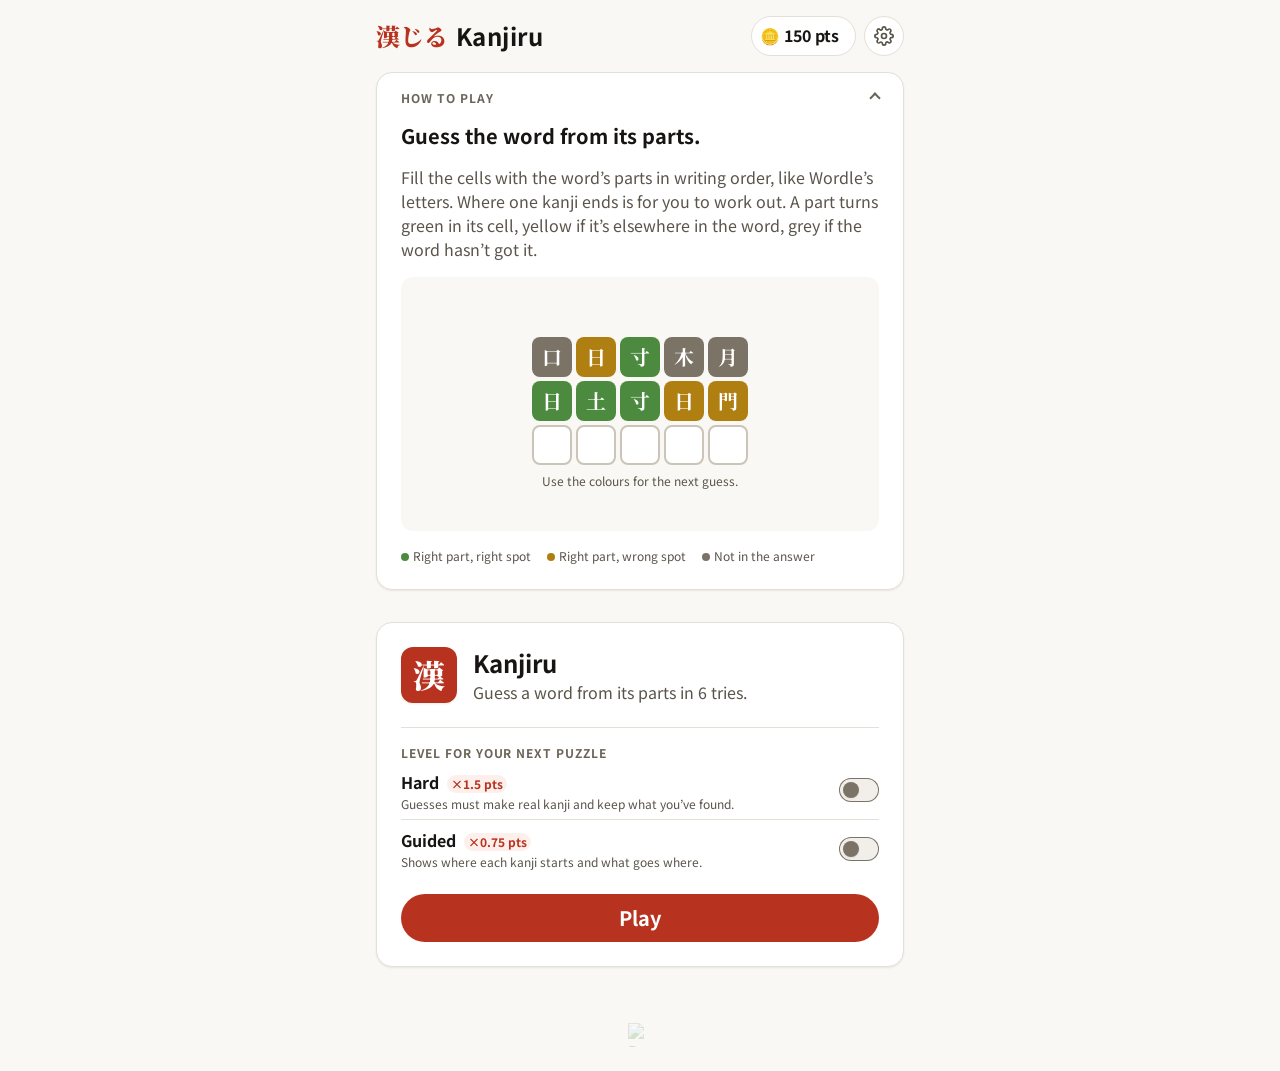
==== commit 6e62739c: "Fix header navigation; Points and Settings as pages with Close - 漢 and Back to start work again: a m" ====
--- a/index.html
+++ b/index.html
@@ -99,9 +99,15 @@
         <span class="brand-name">Kanjiru</span>
       </a>
     </h1>
+    <!-- One look for every control here (.head-btn); app.js shows the ones
+         the page needs: the points and the gear, End game and the hints in
+         a game, Close on a page of its own. -->
     <nav class="header-actions">
-      <a class="wallet-btn" id="wallet" href="#points"></a>
-      <button class="icon-btn" id="settings-open" type="button"></button>
+      <button class="head-btn is-icon" id="end-open" type="button" hidden></button>
+      <button class="head-btn" id="hints-open" type="button" hidden></button>
+      <a class="head-btn" id="wallet" href="#points"></a>
+      <a class="head-btn is-icon" id="settings-open" href="#settings"></a>
+      <button class="head-btn is-icon" id="page-close" type="button" hidden></button>
     </nav>
   </header>
 
--- a/styles.css
+++ b/styles.css
@@ -139,9 +139,59 @@
 
 .header-actions {
   display: flex;
-  align-items: center;
+  flex: 0 0 auto;
+  align-items: center;
+  gap: var(--spacing-sm);
+}
+
+/* Every control in the header looks alike: a bordered pill, layout.headBtn
+   high, round when it holds an icon alone. The points and the gear on the
+   play page; End game's flag, the hints held and the gear in a game; Close
+   on Points, Settings and About (app.js). */
+.head-btn {
+  display: inline-flex;
+  align-items: center;
+  justify-content: center;
   gap: var(--spacing-xs);
-}
+  min-width: var(--layout-headBtn);
+  height: var(--layout-headBtn);
+  padding: 0 var(--spacing-md) 0 var(--spacing-sm);
+  border: var(--stroke-thin) solid var(--color-border-subtle);
+  border-radius: var(--radius-full);
+  background: var(--color-bg-surface);
+  color: var(--color-text-primary);
+  font-size: var(--font-size-md);
+  font-weight: var(--font-weight-bold);
+  line-height: var(--font-lineHeight-tight);
+  white-space: nowrap;
+  text-decoration: none;
+  cursor: pointer;
+  transition:
+    background-color var(--transition-fast) var(--transition-ease),
+    border-color var(--transition-fast) var(--transition-ease);
+}
+
+.head-btn.is-icon {
+  width: var(--layout-headBtn);
+  padding: 0;
+  color: var(--color-text-secondary);
+}
+
+.head-btn:hover {
+  border-color: var(--color-border-default);
+  background: var(--color-interactive-hover);
+  color: var(--color-text-primary);
+}
+.head-btn:active { background: var(--color-interactive-active); }
+.head-btn[hidden] { display: none; }
+
+.head-btn svg {
+  width: var(--layout-headIcon);
+  height: var(--layout-headIcon);
+}
+
+.head-icon { display: inline-flex; }
+.head-icon.is-accent { color: var(--color-text-accent); }
 
 /* On phones there's room for one name only: the one in the page's language. */
 @media (max-width: 419px) {
@@ -313,7 +363,7 @@
 
 .play-level-title,
 .sheet-section-title,
-.howto-title,
+.fold-title,
 .history-title {
   font-size: var(--font-size-xs);
   font-weight: var(--font-weight-bold);
@@ -349,16 +399,18 @@
   text-align: end;
 }
 
-/* ── Play page: how to play (js/howto.js) ─────────────────────────── */
-
-/* A <details>: open for a new player, folded to its title after a game. */
-.howto {
+/* ── Play page: folds (How to play, the install tip) ──────────────── */
+
+/* A <details> card that folds to its title: How to play (open for a new
+   player, folded after a game; js/howto.js) and the install tip (always
+   folded at first; app.js). */
+.fold {
   display: flex;
   flex-direction: column;
   padding: 0;
 }
 
-.howto-summary {
+.fold-summary {
   display: flex;
   align-items: center;
   justify-content: space-between;
@@ -369,10 +421,11 @@
   border-radius: inherit;
 }
 
-.howto-summary::-webkit-details-marker { display: none; }
-.howto-summary:hover { background: var(--color-interactive-hover); }
-
-.howto-chevron {
+.fold-summary::-webkit-details-marker { display: none; }
+.fold-summary:hover { background: var(--color-interactive-hover); }
+
+.fold-chevron {
+  flex: 0 0 auto;
   width: var(--spacing-sm);
   height: var(--spacing-sm);
   border-right: var(--stroke-thick) solid var(--color-text-muted);
@@ -381,14 +434,16 @@
   transition: transform var(--transition-fast) var(--transition-ease);
 }
 
-.howto[open] .howto-chevron { transform: rotate(-135deg); }
-
-.howto-body {
+.fold[open] .fold-chevron { transform: rotate(-135deg); }
+
+.fold-body {
   display: flex;
   flex-direction: column;
   gap: var(--spacing-md);
   padding: 0 var(--spacing-lg) var(--spacing-lg);
 }
+
+/* ── Play page: how to play (js/howto.js) ─────────────────────────── */
 
 .howto-lead {
   font-size: var(--font-size-lg);
@@ -660,7 +715,14 @@
   gap: var(--spacing-sm);
 }
 
-/* ── Settings panel ────────────────────────────────────────────────── */
+/* ── Settings page, and the modals (.sheet) ──────────────────────── */
+
+/* Settings (js/settings.js): one card of sections, each under a rule but
+   the first. */
+.settings-card > .sheet-section:first-child {
+  padding-top: 0;
+  border-top: 0;
+}
 
 /* A native <dialog>: showModal() puts it in the top layer, so no z-index. */
 .sheet {
@@ -1613,7 +1675,11 @@
   --reveal: tile-flip;
   --reveal-time: var(--transition-reveal);
   --reveal-ease: var(--transition-ease);
-}
+  --reveal-stagger: var(--transition-base);
+}
+/* How to play's little board reveals at twice the pace (js/howto.js reads
+   both times to know when a row is done). */
+.demo[data-tiles] { --reveal-stagger: var(--transition-fast); }
 [data-tiles="fade"]  { --reveal: tile-fade; }
 [data-tiles="turn"]  { --reveal: tile-turn; }
 [data-tiles="drop"]  { --reveal: tile-drop; --reveal-ease: var(--transition-bounce); }
@@ -1626,7 +1692,7 @@
   position: relative;
   isolation: isolate;
   animation: var(--reveal) var(--reveal-time) var(--reveal-ease) both;
-  animation-delay: calc(var(--i, 0) * var(--transition-base));
+  animation-delay: calc(var(--i, 0) * var(--reveal-stagger));
 }
 
 .board-row.is-new .row-kanji {
@@ -1826,7 +1892,7 @@
   border-radius: inherit;
   background: var(--mark-bg);
   animation: ink-spread var(--reveal-time) var(--transition-ink) both;
-  animation-delay: calc(var(--i, 0) * var(--transition-base));
+  animation-delay: calc(var(--i, 0) * var(--reveal-stagger));
 }
 
 :is([data-tiles="wipe"] :is(.board-row, .demo-row).is-new, [data-tiles="wipe"]:is(.look-preview.is-new, .reveal-stage.is-playing)) .tile::before {
@@ -1847,7 +1913,7 @@
   background: var(--color-tile-bg);
   box-shadow: inset calc(var(--stroke-thin) * -1) 0 0 var(--color-tile-border);
   animation: shoji-left var(--reveal-time) var(--transition-ease) both;
-  animation-delay: calc(var(--i, 0) * var(--transition-base));
+  animation-delay: calc(var(--i, 0) * var(--reveal-stagger));
 }
 
 :is([data-tiles="shoji"] :is(.board-row, .demo-row).is-new, [data-tiles="shoji"]:is(.look-preview.is-new, .reveal-stage.is-playing)) .tile::after {
@@ -2722,59 +2788,14 @@
 
 /* ── Points: the header's wallet, and "+50" rising from a total ───── */
 
-.wallet-btn {
-  display: inline-flex;
-  align-items: center;
-  min-height: var(--spacing-2xl);
-  border-radius: var(--radius-full);
-  color: var(--color-text-primary);
-  text-decoration: none;
-}
-
-.wallet-btn:hover { color: var(--color-text-primary); }
-.wallet-btn:focus-visible { border-radius: var(--radius-full); }
-
+/* The header's points (a .head-btn): the coin, then the total. */
 .wallet-amount {
   display: inline-flex;
   align-items: center;
   gap: var(--spacing-xs);
-  min-height: var(--spacing-xl);
-  padding: 0 var(--spacing-md) 0 var(--spacing-sm);
-  border: var(--stroke-thin) solid var(--color-border-subtle);
-  border-radius: var(--radius-full);
-  background: var(--color-bg-surface);
-  font-size: var(--font-size-xs);
-  font-weight: var(--font-weight-bold);
-  white-space: nowrap;
-  transition:
-    background-color var(--transition-fast) var(--transition-ease),
-    border-color var(--transition-fast) var(--transition-ease);
 }
 
 .wallet-icon { font-size: var(--font-size-md); }
-
-.wallet-btn[hidden] { display: none; }
-
-/* In a game on the go, the hints held, in the points' place: they open the
-   hints modal (js/play/hints.js). */
-.hints-pill { cursor: pointer; }
-.hints-pill .wallet-amount { font-size: var(--font-size-md); }
-
-.hints-pill-icon {
-  display: inline-flex;
-  color: var(--color-text-accent);
-}
-
-.hints-pill-icon svg {
-  width: var(--spacing-md);
-  height: var(--spacing-md);
-}
-
-.wallet-btn:hover .wallet-amount { border-color: var(--color-border-default); }
-.wallet-btn[aria-current="page"] .wallet-amount {
-  border-color: var(--color-border-focus);
-  background: var(--color-interactive-selected);
-}
 
 .has-bump { position: relative; }
 
@@ -3491,18 +3512,7 @@
 
 /* ── Home-screen tip (app.js) and steps (js/install.js) ────────────── */
 
-.install-tip {
-  display: flex;
-  flex-direction: column;
-  gap: var(--spacing-sm);
-  padding: var(--spacing-lg);
-}
-
-.install-title {
-  font-size: var(--font-size-lg);
-  font-weight: var(--font-weight-bold);
-  line-height: var(--font-lineHeight-snug);
-}
+.install-body { gap: var(--spacing-sm); }
 
 .install-why { color: var(--color-text-secondary); }
 
@@ -3523,7 +3533,7 @@
   color: var(--color-text-secondary);
 }
 
-.install-tip .btn-row { margin-top: var(--spacing-xs); }
+.install-body .btn-row { margin-top: var(--spacing-xs); }
 
 /* ── About page (js/about.js) ──────────────────────────────────────── */
 
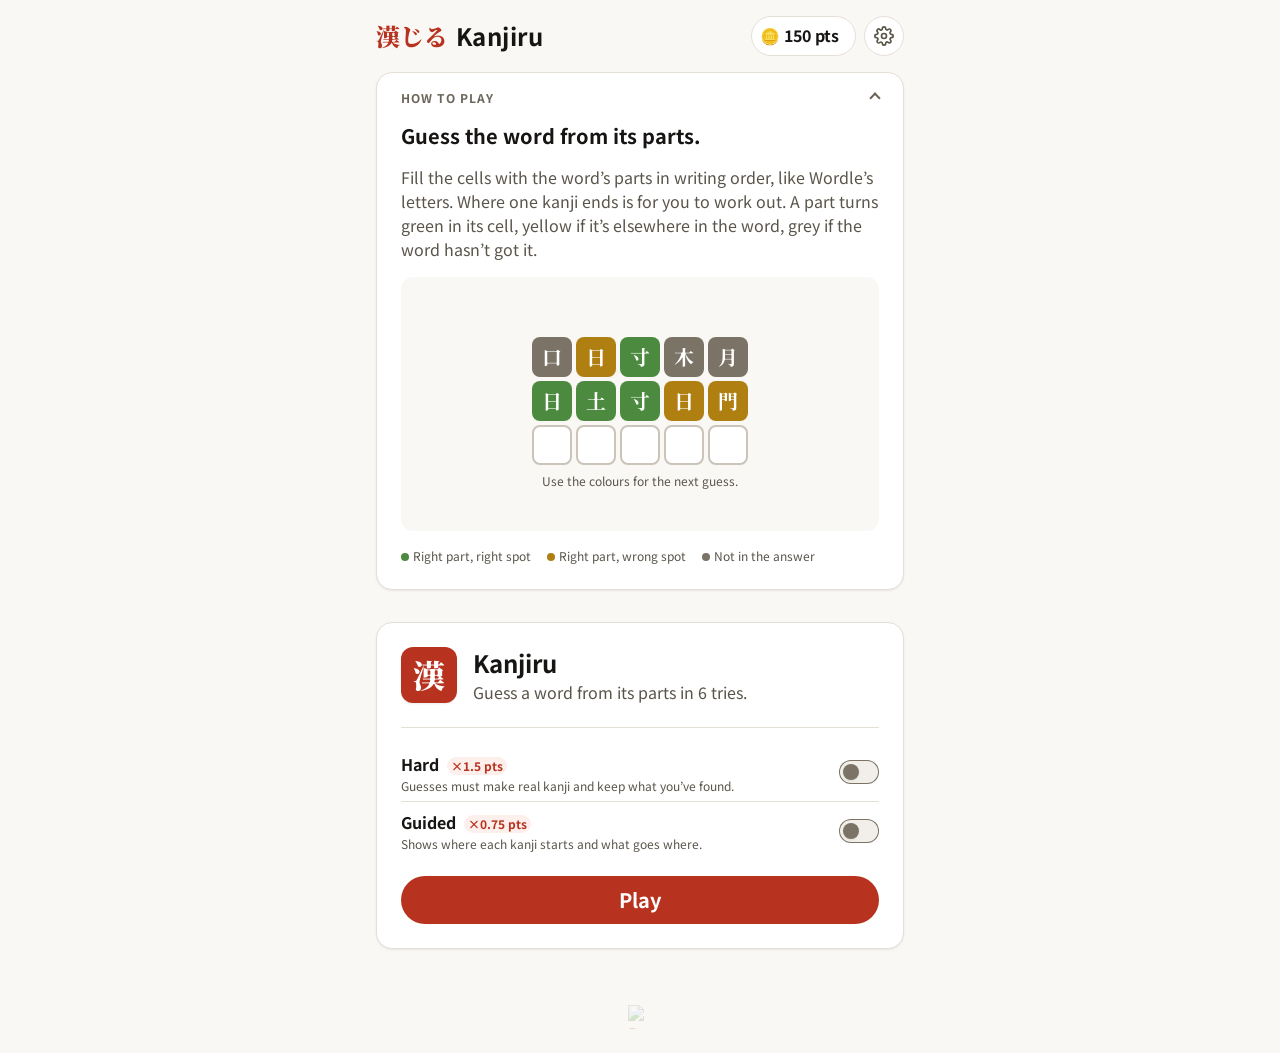
==== commit 430ffae1: "Kanji frames, Arrows hint, game history delete and a steadier end of game - One kanji frame for the " ====
--- a/index.html
+++ b/index.html
@@ -84,6 +84,7 @@
   <link rel="modulepreload" href="js/engine/random.js">
   <link rel="modulepreload" href="js/play/hints.js">
   <link rel="modulepreload" href="js/play/reveal.js">
+  <link rel="modulepreload" href="js/play/frame.js">
   <link rel="modulepreload" href="js/play/result.js">
   <link rel="modulepreload" href="js/play/share.js">
 
@@ -101,12 +102,14 @@
     </h1>
     <!-- One look for every control here (.head-btn); app.js shows the ones
          the page needs: the points and the gear, End game and the hints in
-         a game, Close on a page of its own. -->
+         a game, Close on a page of its own. On the Points page the points
+         dock beside Close as the page scrolls (head-points, js/points.js). -->
     <nav class="header-actions">
       <button class="head-btn is-icon" id="end-open" type="button" hidden></button>
       <button class="head-btn" id="hints-open" type="button" hidden></button>
       <a class="head-btn" id="wallet" href="#points"></a>
       <a class="head-btn is-icon" id="settings-open" href="#settings"></a>
+      <span class="head-btn head-points" id="head-points" aria-hidden="true" hidden></span>
       <button class="head-btn is-icon" id="page-close" type="button" hidden></button>
     </nav>
   </header>
--- a/styles.css
+++ b/styles.css
@@ -121,22 +121,6 @@
 
 .crumb-page { min-width: 0; }
 
-/* In a game, the kind and level sit under the page's name (漢 › Play). */
-.crumb-page.has-sub {
-  display: inline-flex;
-  flex-direction: column;
-}
-
-.crumb-sub {
-  overflow: hidden;
-  font-size: var(--font-size-xs);
-  font-weight: var(--font-weight-regular);
-  line-height: var(--font-lineHeight-snug);
-  color: var(--color-text-muted);
-  white-space: nowrap;
-  text-overflow: ellipsis;
-}
-
 .header-actions {
   display: flex;
   flex: 0 0 auto;
@@ -193,6 +177,44 @@
 .head-icon { display: inline-flex; }
 .head-icon.is-accent { color: var(--color-text-accent); }
 
+/* On every page (app.js glass()): the header sticks to the top and turns
+   to glass as the page slides under it (--glass): a floating bar, inset
+   from the edges, blurring what passes beneath. On the Points page, as the
+   wallet's total goes under it, the total fades (.wallet-total) and the
+   header's points come in beside Close (--dock, js/points.js). Both follow
+   the scroll, 0 to 1. */
+.app-header {
+  position: sticky;
+  top: 0;
+  z-index: 10;
+}
+
+.app-header::before {
+  content: '';
+  position: absolute;
+  z-index: -1;
+  inset: var(--spacing-xs);
+  border: var(--stroke-thin) solid var(--color-border-subtle);
+  border-radius: var(--radius-full);
+  background: color-mix(in srgb, var(--color-bg-surface) calc(var(--opacity-strong) * 100%), transparent);
+  box-shadow: var(--shadow-md);
+  -webkit-backdrop-filter: blur(var(--blur-glass));
+  backdrop-filter: blur(var(--blur-glass));
+  opacity: var(--glass, 0);
+  pointer-events: none;
+}
+
+.head-points {
+  cursor: default;
+  opacity: var(--dock, 0);
+  transform: translateY(calc((1 - var(--dock, 0)) * var(--spacing-sm)));
+  pointer-events: none;
+}
+
+@media (prefers-reduced-motion: reduce) {
+  .head-points { transform: none; }
+}
+
 /* On phones there's room for one name only: the one in the page's language. */
 @media (max-width: 419px) {
   html[lang="en"] .brand-kanji,
@@ -361,7 +383,6 @@
   border-top: var(--stroke-thin) solid var(--color-border-subtle);
 }
 
-.play-level-title,
 .sheet-section-title,
 .fold-title,
 .history-title {
@@ -388,6 +409,17 @@
   white-space: nowrap;
 }
 
+/* The flag that ends the game on the go: square, beside Continue. */
+.play-actions .play-end {
+  flex: 0 0 auto;
+  width: var(--spacing-2xl);
+  padding: 0;
+}
+.play-end svg {
+  width: var(--layout-headIcon);
+  height: var(--layout-headIcon);
+}
+
 .play-countdown {
   flex: 0 0 auto;
   display: flex;
@@ -418,7 +450,14 @@
   padding: var(--spacing-md) var(--spacing-lg);
   cursor: pointer;
   list-style: none;
-  border-radius: inherit;
+  /* The card's corners, inside its border. Not `inherit`: a <details>
+     slots its summary, so it would inherit the slot's square corners
+     (the hover showed them, 2026-11-10). Open, the foot is square. */
+  border-radius: calc(var(--radius-xl) - var(--stroke-thin));
+}
+.fold[open] > .fold-summary {
+  border-bottom-left-radius: 0;
+  border-bottom-right-radius: 0;
 }
 
 .fold-summary::-webkit-details-marker { display: none; }
@@ -434,7 +473,8 @@
   transition: transform var(--transition-fast) var(--transition-ease);
 }
 
-.fold[open] .fold-chevron { transform: rotate(-135deg); }
+.fold[open] .fold-chevron,
+.sheet-fold[open] > .fold-summary .fold-chevron { transform: rotate(-135deg); }
 
 .fold-body {
   display: flex;
@@ -564,19 +604,97 @@
   list-style: none;
 }
 
-/* The answer, what it means and how it went, then the guesses' squares. */
+/* The answer, what it means and how it went, then the guesses' squares;
+   a tap opens the final board under it. */
 .history-item {
+  border-top: var(--stroke-thin) solid var(--color-border-subtle);
+}
+
+.history-item:first-child { border-top: none; }
+
+.history-summary {
   display: grid;
-  grid-template-columns: auto minmax(0, 1fr) auto;
+  grid-template-columns: auto minmax(0, 1fr) auto auto;
   align-items: center;
   gap: var(--spacing-md);
-  padding: var(--spacing-sm) 0;
-  border-top: var(--stroke-thin) solid var(--color-border-subtle);
-}
-
-.history-item:first-child {
-  padding-top: 0;
-  border-top: none;
+  margin: 0 calc(var(--spacing-sm) * -1);
+  padding: var(--spacing-sm);
+  border-radius: var(--radius-lg);
+  list-style: none;
+}
+
+div.history-summary { grid-template-columns: auto minmax(0, 1fr) auto; }
+
+summary.history-summary { cursor: pointer; }
+summary.history-summary::-webkit-details-marker { display: none; }
+summary.history-summary:hover { background: var(--color-interactive-hover); }
+
+/* Opened: the final board, then Delete at the foot, on the right. */
+.history-body {
+  display: flex;
+  flex-direction: column;
+  padding-bottom: var(--spacing-sm);
+}
+.history-actions {
+  display: flex;
+  justify-content: flex-end;
+}
+
+.history-fold[open] .fold-chevron { transform: rotate(-135deg); }
+
+/* The final board (js/history.js): the kanji guide's frames as the game
+   ended (js/play/frame.js), over every guess's tiles. */
+.history-board {
+  --board-frame: var(--layout-cellMd);
+  --frame-1: var(--font-size-md);
+  --frame-2: var(--font-size-xs);
+  --frame-3: var(--font-size-xs);
+  --frame-4: var(--font-size-xs);
+  --frame-cover: var(--font-size-xl);
+  --frame-inner: var(--font-size-xs);
+  --frame-inset: var(--spacing-sm);
+  --frame-solved: var(--font-size-xl);
+  display: flex;
+  flex-direction: column;
+  align-items: center;
+  gap: var(--spacing-md);
+  padding: var(--spacing-sm) 0 var(--spacing-md);
+}
+
+.history-frames {
+  display: flex;
+  flex-wrap: wrap;
+  justify-content: center;
+  gap: var(--spacing-md);
+}
+
+.history-frame {
+  display: flex;
+  flex-direction: column;
+  align-items: center;
+  gap: var(--spacing-xs);
+}
+
+.history-rows {
+  display: flex;
+  flex-direction: column;
+  align-items: center;
+  gap: var(--spacing-xs);
+  margin: 0;
+  padding: 0;
+  list-style: none;
+}
+
+.history-row,
+.history-slot { display: flex; }
+.history-row { gap: var(--spacing-md); }
+.history-slot { gap: var(--spacing-xs); }
+
+.history-board .tile.is-cell {
+  width: var(--layout-cellSm);
+  height: var(--layout-cellSm);
+  border-radius: var(--radius-sm);
+  font-size: var(--font-size-md);
 }
 
 .history-word {
@@ -779,6 +897,22 @@
 }
 
 .sheet-row-note { flex-basis: 100%; }
+
+/* A section that folds to its title (Add Kanjiru to your home screen):
+   the title is the fold's summary, its hover the width of the card's
+   content. */
+.sheet-fold { gap: 0; }
+.sheet-fold > .fold-summary {
+  margin: calc(var(--spacing-sm) * -1);
+  padding: var(--spacing-sm);
+  border-radius: var(--radius-lg);
+}
+.sheet-fold-body {
+  display: flex;
+  flex-direction: column;
+  gap: var(--spacing-sm);
+  padding-top: var(--spacing-md);
+}
 
 /* Parts of a section (send, receive, save text). */
 .sheet-sub {
@@ -1147,6 +1281,40 @@
   width: var(--layout-cell);
   height: var(--layout-cell);
   font-size: var(--font-size-lg);
+}
+
+/* The Arrows hint: a chevron at a yellow tile's left or right edge, in
+   the tile's text colour (so it keeps the text's contrast), pointing the
+   way to where its part lies. */
+.tile.has-way { position: relative; }
+.tile-way {
+  position: absolute;
+  top: 50%;
+  width: var(--spacing-sm);
+  height: var(--spacing-sm);
+  border: 0 solid currentColor;
+  pointer-events: none;
+}
+.tile-way.is-left {
+  --way-dir: -1;
+  left: var(--spacing-xs);
+  border-width: 0 0 var(--stroke-thick) var(--stroke-thick);
+  transform: translateY(-50%) rotate(45deg);
+}
+.tile-way.is-right {
+  --way-dir: 1;
+  right: var(--spacing-xs);
+  border-width: var(--stroke-thick) var(--stroke-thick) 0 0;
+  transform: translateY(-50%) rotate(45deg);
+}
+/* Used: each arrow slides out from the middle toward its edge and nudges. */
+.tile-way.is-pointed {
+  animation: way-point var(--transition-reveal) var(--transition-bounce) var(--at, 0ms) both;
+}
+@keyframes way-point {
+  0%   { opacity: 0; translate: calc(var(--way-dir) * -1 * var(--spacing-md)) 0; }
+  60%  { opacity: 1; translate: calc(var(--way-dir) * var(--spacing-xs)) 0; }
+  100% { opacity: 1; translate: 0 0; }
 }
 
 /* Each mark's colour as a variable too, for the reveal below. */
@@ -1369,18 +1537,27 @@
   color: var(--color-text-secondary);
 }
 
-/* The kanji guide above the rows (renderFrame() in js/play/screen.js): a
-   frame per kanji with everything known about it. Guided lays them out
-   like a row, so each centres over its kanji's cells: the answer's shape,
-   filled in with the parts found green. Top and bottom span it; left,
-   inner and right share the middle; an outer part covers it all, with the
-   inner inset. Otherwise (.is-centred) they sit in a centred row: a solved
-   kanji, Layout's places as lines, or the stroke count. Stroke count is a
-   badge on the frame. */
+/* The kanji guide above the rows (renderFrame() in js/play/screen.js),
+   drawn by js/play/frame.js: a frame per kanji with everything known about
+   it. The same frame shows on a hint's card and in history, sized by its
+   host (--board-frame and the --frame-* font sizes). Guided lays the frames
+   out like a row, so each centres over its kanji's cells: the answer's
+   shape, filled in with the parts found green. Top and bottom span it;
+   left, inner and right share the middle; an outer part covers it all,
+   with the inner inset. Otherwise (.is-centred) they sit in a centred row.
+   Stroke count is a line under each frame. */
 .board-frames:empty,
 .board.is-parts .board-frames:empty { display: none; }
 
 .board.is-parts .board-frames { display: flex; }
+
+/* Room between the guide and the rows, more where the screen is wider
+   (fitBoard() reads it, so the cells still fit). */
+.board-frames { margin-bottom: var(--spacing-sm); }
+
+@media (min-width: 420px) {
+  .board-frames { margin-bottom: var(--spacing-md); }
+}
 
 .board-frames.is-centred {
   align-self: stretch;
@@ -1390,36 +1567,13 @@
 .frame-row {
   display: flex;
   justify-content: center;
-  gap: var(--spacing-sm);
+  gap: var(--spacing-md);
 }
 
 .frame-row .frame-slot { width: auto; }
 
 /* A frame opens the kanji card (js/play/reveal.js). */
 button.frame-slot { cursor: pointer; }
-
-.frame-wrap {
-  position: relative;
-  display: inline-flex;
-}
-
-.frame-strokes {
-  position: absolute;
-  z-index: 2;
-  top: calc(var(--spacing-xs) * -1);
-  right: calc(var(--spacing-xs) * -1);
-  min-width: var(--spacing-md);
-  height: var(--spacing-md);
-  padding: 0 var(--spacing-xs);
-  border-radius: var(--radius-full);
-  background: var(--color-action-primary-bg);
-  color: var(--color-action-primary-text);
-  font-size: var(--font-size-xs);
-  font-weight: var(--font-weight-bold);
-  line-height: var(--spacing-md);
-  font-variant-numeric: tabular-nums;
-  text-align: center;
-}
 
 .frame-slot {
   flex: 0 0 auto;
@@ -1431,15 +1585,20 @@
   width: calc(var(--board-cell) * var(--n, 1) + var(--spacing-xs) * (var(--n, 1) - 1) + var(--spacing-sm) * var(--g, 0));
 }
 
-/* How many kanji still fit, under each kanji's frame: one line, the height
-   fitBoard() counts. */
-.frame-count {
+/* A kanji's stroke count, under its frame: one line, the height fitBoard()
+   counts. Plain text, never a badge (a red dot reads as a notification). */
+.frame-strokes {
   height: var(--spacing-md);
   font-size: var(--font-size-xs);
-  line-height: var(--font-lineHeight-snug);
-  color: var(--color-text-muted);
+  line-height: var(--spacing-md);
+  color: var(--color-text-secondary);
+  white-space: nowrap;
+}
+
+.frame-strokes-n {
+  font-weight: var(--font-weight-bold);
   font-variant-numeric: tabular-nums;
-  white-space: nowrap;
+  color: var(--color-text-primary);
 }
 
 .kanji-frame {
@@ -1453,6 +1612,8 @@
   background: var(--color-bg-surface);
 }
 
+/* A place: a dashed box, strong enough to read (3:1) since on Layout's
+   frames the places are the whole clue. */
 .frame-zone {
   z-index: 1;
   display: flex;
@@ -1461,7 +1622,7 @@
   justify-content: center;
   min-width: 0;
   min-height: 0;
-  border: var(--stroke-thin) dashed var(--color-border-subtle);
+  border: var(--stroke-thin) dashed var(--color-border-strong);
   border-radius: var(--radius-sm);
   font-family: var(--font-family-kanji);
   font-size: var(--frame-1);
@@ -1476,10 +1637,11 @@
 .frame-zone[data-n="3"] { font-size: var(--frame-3); }
 .frame-zone[data-n="4"] { font-size: var(--frame-4); }
 
+/* A place holding the kanji's only part covers the frame; an outer one's
+   inner sits inset in it, a box in a box. */
 .frame-zone.is-cover {
   z-index: 0;
   grid-area: 1 / 1 / -1 / -1;
-  border: 0;
   font-size: var(--frame-cover);
 }
 
@@ -1495,7 +1657,7 @@
   height: var(--spacing-sm);
   margin: var(--spacing-xs);
   border-radius: var(--radius-full);
-  background: var(--color-border-default);
+  background: var(--color-border-strong);
 }
 
 .kanji-frame.is-solved {
@@ -1509,53 +1671,18 @@
   line-height: var(--font-lineHeight-tight);
 }
 
-/* Without Guided: Layout's places as solid lines across the frame
-   (layoutDrawing() in js/play/hints.js: the accent shows through the gaps
-   between the places; an outer part is the frame, its inner an inset
-   box), or only the stroke count in its middle. */
-.kanji-frame.is-layout {
-  position: relative;
-  padding: 0;
-  overflow: hidden;
-}
-
-.clue-layout {
-  position: absolute;
-  inset: 0;
-  display: grid;
-  gap: var(--stroke-thick);
-  background: var(--color-text-accent);
-}
-
-.clue-zone { background: var(--color-bg-surface); }
-
-.clue-layout.has-outer { background: var(--color-bg-surface); }
-
-.clue-inner {
-  position: absolute;
-  inset: var(--spacing-md) var(--spacing-xs) var(--spacing-xs) var(--spacing-md);
-  display: flex;
-  gap: var(--stroke-thick);
-  padding: var(--stroke-thick);
-  border-radius: var(--radius-sm);
-  background: var(--color-text-accent);
-}
-
-.clue-inner .clue-zone { flex: 1; }
-
-.kanji-frame.is-plain {
-  display: inline-flex;
-  align-items: center;
-  justify-content: center;
-  border-style: dashed;
-}
-
-.frame-count-big {
-  font-size: var(--font-size-xl);
-  font-weight: var(--font-weight-black);
-  font-variant-numeric: tabular-nums;
-  line-height: var(--font-lineHeight-tight);
-  color: var(--color-text-accent);
+/* Nothing known about the kanji yet (another one is): an empty frame. */
+.kanji-frame.is-plain { border-style: dashed; }
+
+/* Normal and Hard (quiet, js/play/frame.js): the parts found, each where it
+   sits in the kanji; the rest keep their room unseen, and the places show
+   only once Layout has told them. */
+.kanji-frame.is-bare .frame-zone { border-color: transparent; }
+.frame-part.is-blank { visibility: hidden; }
+
+/* Layout's card: the places come in one after another. */
+.kanji-frame.is-building .frame-zone {
+  animation: zone-in var(--transition-slow) var(--transition-bounce) var(--at, 0ms) both;
 }
 
 .frame-part.is-new,
@@ -1578,6 +1705,13 @@
 }
 
 .picker.is-keyboard .picker-choices { gap: var(--spacing-xs); }
+
+/* The game is over: the keyboard fades where it is before the result card
+   takes its place (showResult() in js/play/screen.js), so nothing jumps. */
+.picker.is-keyboard.is-leaving {
+  opacity: var(--opacity-hidden);
+  transition: opacity var(--transition-base) var(--transition-ease);
+}
 
 /* With the keyboard up, a message and the open power bar float just above
    it, over the bottom of the board (.picker-float), so they never move the
@@ -1659,6 +1793,15 @@
 
 body.is-game:has(.picker.is-keyboard) .board.is-parts {
   flex: 1 0 auto;
+  align-items: center;
+}
+
+/* A game just over: the board keeps the height it had with the keyboard up
+   and the rows centred in it, so they stay put as the result card takes
+   the keyboard's place (fitBoard() and showResult() in js/play/screen.js;
+   --held-h is that height). */
+.board.is-parts.is-held {
+  min-height: var(--held-h);
   align-items: center;
 }
 
@@ -2164,11 +2307,12 @@
 /* ── A hint used (js/play/reveal.js) ───────────────────────────────── */
 
 /* A card over the board for a hint that tells you something: it comes in,
-   plays, and goes by itself or on a tap. */
+   plays, and stays until Done at its foot (or a tap beside it). */
 .board { position: relative; }
 
 .hint-show {
   position: absolute;
+  z-index: 3;   /* over the guide's frames, whose places stack inside them */
   inset: 0;
   display: flex;
   align-items: center;
@@ -2183,19 +2327,23 @@
 .hint-show.is-leaving { animation: hint-fade-out var(--transition-base) var(--transition-ease) both; }
 
 .hint-show-card {
-  display: flex;
-  flex-direction: column;
-  align-items: center;
-  gap: var(--spacing-md);
+  position: relative;
+  display: flex;
+  flex-direction: column;
+  align-items: center;
+  gap: var(--spacing-lg);
   max-width: 100%;
+  min-width: var(--layout-powerMin);
   padding: var(--spacing-lg);
   border: var(--stroke-thin) solid var(--color-border-subtle);
   border-radius: var(--radius-xl);
   background: var(--color-bg-raised);
   box-shadow: var(--shadow-lg);
+  cursor: default;
   animation: hint-card-in var(--transition-slow) var(--transition-bounce) both;
 }
 
+/* The title on top, Done the width of the card at its foot. */
 .hint-show-title {
   display: flex;
   align-items: center;
@@ -2210,23 +2358,61 @@
 .hint-show-icon { font-size: var(--font-size-lg); letter-spacing: normal; }
 .hint-show-icon:not(:first-child) { margin-left: var(--spacing-sm); }
 
-.hint-show-tap {
-  font-size: var(--font-size-xs);
-  color: var(--color-text-muted);
-}
-
+.hint-show-done { align-self: stretch; }
+
+/* The kanji guide's frames (js/play/frame.js), bigger: 96 px for one or
+   two kanji; three or four take 64 px, so they fit a phone, and four sit
+   two by two. */
 .reveal-items {
+  --board-frame: var(--layout-frameLg);
+  --frame-1: var(--font-size-2xl);
+  --frame-2: var(--font-size-xl);
+  --frame-3: var(--font-size-md);
+  --frame-4: var(--font-size-xs);
+  --frame-cover: var(--font-size-3xl);
+  --frame-inner: var(--font-size-md);
+  --frame-inset: var(--spacing-lg);
+  --frame-solved: var(--font-size-3xl);
   display: flex;
   flex-wrap: wrap;
   justify-content: center;
   gap: var(--spacing-lg);
 }
 
+.reveal-items[data-count="3"],
+.reveal-items[data-count="4"] {
+  --board-frame: var(--layout-frame);
+  --frame-1: var(--font-size-lg);
+  --frame-2: var(--font-size-md);
+  --frame-3: var(--font-size-xs);
+  --frame-cover: var(--font-size-2xl);
+  --frame-inner: var(--font-size-xs);
+  --frame-inset: var(--spacing-md);
+  --frame-solved: var(--font-size-2xl);
+  gap: var(--spacing-md);
+}
+
+.reveal-items[data-count="4"] {
+  display: grid;
+  grid-template-columns: repeat(2, auto);
+  justify-content: center;
+  gap: var(--spacing-md) var(--spacing-xl);
+}
+
+.reveal-items[data-count="3"] .tally,
+.reveal-items[data-count="4"] .tally { max-width: var(--layout-frame); }
+
+.reveal-items .kanji-frame {
+  gap: var(--spacing-sm);
+  padding: var(--spacing-sm);
+  border-radius: var(--radius-lg);
+}
+
 .reveal-item {
   display: flex;
   flex-direction: column;
   align-items: center;
-  gap: var(--spacing-xs);
+  gap: var(--spacing-sm);
 }
 
 .reveal-label {
@@ -2234,21 +2420,44 @@
   color: var(--color-text-muted);
 }
 
-/* Stroke count: 正 tally marks, drawn stroke by stroke, then the number. */
+/* The stroke count, as under the board's frames, a size up. */
+.reveal-item .frame-strokes {
+  height: auto;
+  font-size: var(--font-size-md);
+  line-height: var(--font-lineHeight-tight);
+}
+
+.reveal-item .frame-strokes-n {
+  display: inline-block;
+  font-size: var(--font-size-xl);
+  font-weight: var(--font-weight-black);
+}
+
+.reveal-items[data-count="3"] .frame-strokes,
+.reveal-items[data-count="4"] .frame-strokes { font-size: var(--font-size-xs); }
+.reveal-items[data-count="3"] .frame-strokes-n,
+.reveal-items[data-count="4"] .frame-strokes-n { font-size: var(--font-size-lg); }
+
+.frame-strokes-n.is-done {
+  animation: points-pop var(--transition-reveal) var(--transition-bounce) both;
+}
+
+/* Stroke count: 正 tally marks, drawn stroke by stroke, the number
+   counting up under them. */
 .tally {
   display: flex;
   flex-wrap: wrap;
   justify-content: center;
   gap: var(--spacing-xs);
-  max-width: var(--layout-hintBox);
-  min-height: var(--spacing-xl);
+  max-width: var(--layout-frameLg);
+  min-height: var(--spacing-lg);
 }
 
 .tally-mark {
-  width: var(--spacing-xl);
-  height: var(--spacing-xl);
+  width: var(--spacing-lg);
+  height: var(--spacing-lg);
   fill: none;
-  stroke: var(--color-text-accent);
+  stroke: var(--color-text-secondary);
   stroke-width: var(--stroke-thick);
   stroke-linecap: round;
 }
@@ -2259,89 +2468,6 @@
   animation: stroke-draw var(--transition-fast) var(--transition-ink) var(--at, 0ms) forwards;
 }
 
-.reveal-figure {
-  display: flex;
-  align-items: baseline;
-  gap: var(--spacing-xs);
-}
-
-.reveal-number {
-  font-size: var(--font-size-2xl);
-  font-weight: var(--font-weight-black);
-  font-variant-numeric: tabular-nums;
-  line-height: var(--font-lineHeight-tight);
-}
-
-.reveal-number.is-done {
-  display: inline-block;
-  color: var(--color-text-accent);
-  animation: points-pop var(--transition-reveal) var(--transition-bounce) both;
-}
-
-.reveal-unit {
-  font-size: var(--font-size-xs);
-  color: var(--color-text-secondary);
-}
-
-/* Layout: a square splits into its places, one after another. */
-.layout-box {
-  position: relative;
-  display: grid;
-  gap: var(--spacing-xs);
-  width: var(--layout-hintBox);
-  height: var(--layout-hintBox);
-  padding: var(--spacing-xs);
-  border: var(--stroke-thick) solid var(--color-border-strong);
-  border-radius: var(--radius-md);
-}
-
-.layout-zone {
-  display: flex;
-  align-items: center;
-  justify-content: center;
-  min-width: 0;
-  overflow: hidden;
-  border: var(--stroke-thin) dashed var(--color-text-accent);
-  border-radius: var(--radius-sm);
-  background: var(--color-interactive-selected);
-  font-size: var(--font-size-xs);
-  line-height: var(--font-lineHeight-tight);
-  animation: zone-in var(--transition-slow) var(--transition-bounce) var(--at, 0ms) both;
-}
-
-/* An outer part frames the rest: its name in the corner, the inner inset. */
-.layout-box.has-outer > .is-outer {
-  position: absolute;
-  inset: var(--spacing-xs);
-  align-items: flex-start;
-  justify-content: flex-start;
-  padding: var(--stroke-thick) var(--spacing-xs);
-}
-
-.layout-inner {
-  position: absolute;
-  inset: var(--spacing-lg) var(--spacing-sm) var(--spacing-sm) var(--spacing-lg);
-  display: flex;
-  gap: var(--spacing-xs);
-}
-
-.layout-inner .layout-zone { flex: 1; }
-
-/* A solved kanji in the kanji card: whole, on green. */
-.reveal-kanji {
-  display: inline-flex;
-  align-items: center;
-  justify-content: center;
-  width: var(--layout-hintBox);
-  height: var(--layout-hintBox);
-  border-radius: var(--radius-md);
-  background: var(--color-feedback-hit);
-  color: var(--color-feedback-text);
-  font-size: var(--font-size-3xl);
-  line-height: var(--font-lineHeight-tight);
-  animation: zone-in var(--transition-slow) var(--transition-bounce) both;
-}
-
 /* Meaning: written in from the left, like a brush. */
 .reveal-meaning {
   max-width: calc(var(--layout-hintBox) * 4);
@@ -2353,8 +2479,8 @@
 }
 
 /* Hints that change the board: a part drops into its cell (its key
-   flashes), a kanji's cells drop in one by one, a sweep crosses the
-   keyboard greying what it clears, and an added row grows in. */
+   flashes), a kanji's cells drop in one by one, a broom sweeps the
+   keyboard (below), and an added row grows in. */
 .tile.is-dropped {
   animation: cell-drop var(--transition-reveal) var(--transition-bounce) var(--at, 0ms) both;
 }
@@ -2365,20 +2491,48 @@
 
 .picker.is-keyboard .palette { position: relative; }
 
+/* Sweep (2026-11-10, made easier to see): a broom rides a band of the
+   accent colour across the keyboard, at an even pace (--sweep-time, after
+   --sweep-lead), so it reaches each key when js/play/reveal.js says (--at).
+   Each key it clears lights up and shakes off its dust, then greys, and
+   its cross-off line is drawn in. A message above the keyboard says how
+   many went. */
 .palette-tile.is-swept {
-  animation: key-sweep var(--transition-slow) var(--transition-ease) var(--at, 0ms) backwards;
+  animation: key-sweep var(--transition-reveal) var(--transition-ease) var(--at, 0ms) backwards;
+}
+
+.palette-tile.is-swept::after {
+  animation: cross-draw var(--transition-slow) var(--transition-ease) calc(var(--at, 0ms) + var(--transition-base)) backwards;
 }
 
 .sweep-streak {
   position: absolute;
-  top: 0;
-  bottom: 0;
+  z-index: 1;
+  top: calc(var(--spacing-xs) * -1);
+  bottom: calc(var(--spacing-xs) * -1);
   width: var(--layout-hintBox);
+  pointer-events: none;
+  animation: sweep-across var(--sweep-time, var(--transition-long)) var(--transition-linear) var(--sweep-lead, 0ms) both;
+}
+
+/* The band trails the broom, brightest where the broom is. */
+.sweep-streak::before {
+  content: '';
+  position: absolute;
+  inset: 0;
   border-radius: var(--radius-md);
-  background: linear-gradient(90deg, transparent, var(--color-text-accent), transparent);
-  opacity: var(--opacity-faint);
-  pointer-events: none;
-  animation: sweep-across var(--transition-long) var(--transition-ease) both;
+  background: linear-gradient(90deg, transparent, var(--color-text-accent));
+  opacity: var(--opacity-disabled);
+}
+
+.sweep-broom {
+  position: absolute;
+  top: 50%;
+  right: 0;
+  font-size: var(--font-size-2xl);
+  line-height: var(--font-lineHeight-tight);
+  translate: 50% -50%;
+  animation: broom-brush var(--transition-slow) var(--transition-ease) infinite alternate;
 }
 
 .board-row.is-added {
@@ -2428,19 +2582,40 @@
 }
 
 @keyframes key-sweep {
-  0%, 45% {
+  0% {
     background-color: var(--color-tile-bg);
     border-color: var(--color-tile-border);
     color: var(--color-tile-text);
     transform: none;
   }
-  60%  { transform: translateX(var(--spacing-xs)) rotate(-8deg); }
+  25% {
+    background-color: var(--color-tile-bg);
+    border-color: var(--color-border-focus);
+    color: var(--color-tile-text);
+    box-shadow: 0 0 0 var(--spacing-xs) var(--color-border-focus);
+    transform: translateY(calc(var(--spacing-xs) * -1)) rotate(-10deg) scale(1.1);
+  }
+  50%  { transform: rotate(8deg); }
+  75%  { transform: rotate(-4deg); }
   100% { transform: none; }
 }
 
+@keyframes cross-draw {
+  from { clip-path: inset(0 100% 0 0); }
+  to   { clip-path: inset(0 0 0 0); }
+}
+
+/* The broom's right edge goes from the keyboard's left edge to its right. */
 @keyframes sweep-across {
-  from { left: calc(var(--layout-hintBox) * -1); }
-  to   { left: 100%; }
+  0%   { left: calc(var(--layout-hintBox) * -1); opacity: var(--opacity-hidden); }
+  10%  { opacity: var(--opacity-full); }
+  85%  { opacity: var(--opacity-full); }
+  100% { left: calc(100% - var(--layout-hintBox)); opacity: var(--opacity-hidden); }
+}
+
+@keyframes broom-brush {
+  from { rotate: -25deg; }
+  to   { rotate: 10deg; }
 }
 
 @keyframes row-grow {
@@ -2463,11 +2638,14 @@
   .hint-show,
   .hint-show-card,
   .reveal-meaning,
-  .layout-zone,
-  .reveal-number.is-done { animation: none; }
+  .kanji-frame.is-building .frame-zone,
+  .frame-strokes-n.is-done { animation: none; }
   .tally-mark path { animation: none; stroke-dashoffset: 0; }
   .kanji-frame.is-glow,
   .clue-chip.is-glow { animation: none; }
+  .palette-tile.is-swept,
+  .palette-tile.is-swept::after,
+  .sweep-streak { animation: none; }
 }
 
 .hint-show.is-still .tally-mark path { animation: none; stroke-dashoffset: 0; }
@@ -2565,6 +2743,20 @@
 
 .game-result:empty { display: none; }
 
+/* Just finished: the card rises gently into the keyboard's place, the
+   board staying put above it (showResult() in js/play/screen.js); the
+   points pop once it's there. */
+.game-result.is-arriving > * {
+  animation: result-in var(--transition-reveal) var(--transition-ease) backwards;
+}
+
+.game-result.is-arriving .result-points.is-new { animation-delay: var(--transition-slow); }
+
+@keyframes result-in {
+  from { opacity: var(--opacity-hidden); transform: translateY(var(--spacing-lg)); }
+  to   { opacity: var(--opacity-full); transform: none; }
+}
+
 .result {
   display: flex;
   flex-direction: column;
@@ -2638,36 +2830,68 @@
   gap: var(--spacing-sm);
 }
 
-.result-stats {
-  display: grid;
-  grid-template-columns: repeat(auto-fit, minmax(var(--layout-cardMin), 1fr));
-  gap: var(--spacing-sm);
-  margin: 0;
-}
-
-.result-stat {
-  padding: var(--spacing-sm) var(--spacing-md);
+/* Each kanji beside its parts, level with the tiles (as high as one, its
+   middle on theirs), not with the place names under them. */
+.answer-kanji-parts > .kanji {
+  display: inline-flex;
+  flex: 0 0 auto;
+  align-items: center;
+  height: var(--layout-cell);
+  font-size: var(--font-size-lg);
+  line-height: var(--font-lineHeight-tight);
+}
+
+/* The card and, under it, the dictionary credit. */
+.result-wrap {
+  display: flex;
+  flex-direction: column;
+  gap: var(--spacing-sm);
+}
+
+/* The points, a box of their own: paid and the streak side by side, then
+   the rewards, then the points you have now, each under a rule. */
+.result-box {
+  display: flex;
+  flex-direction: column;
   border-radius: var(--radius-lg);
   background: var(--color-bg-sunken);
 }
 
-.result-stat dt {
+.result-box > * { padding: var(--spacing-md); }
+.result-box > * + * { border-top: var(--stroke-thin) solid var(--color-border-subtle); }
+
+/* Side by side even on a phone: the why line wraps instead. */
+.result-box-top {
+  display: grid;
+  grid-template-columns: minmax(0, 1fr) auto;
+  gap: var(--spacing-lg);
+}
+
+.result-earned,
+.result-streak {
+  display: flex;
+  flex-direction: column;
+}
+
+.result-streak {
+  grid-column: 2;
+  align-items: flex-end;
+  text-align: right;
+}
+
+.result-label {
   font-size: var(--font-size-xs);
   font-weight: var(--font-weight-bold);
   color: var(--color-text-muted);
 }
 
-.result-stat dd {
-  display: flex;
-  flex-direction: column;
-  margin: 0;
+.result-big {
   font-size: var(--font-size-lg);
   font-weight: var(--font-weight-bold);
 }
 
-.result-stat small {
-  font-size: var(--font-size-xs);
-  font-weight: var(--font-weight-regular);
+.result-why {
+  font-size: var(--font-size-xs);
   color: var(--color-text-secondary);
 }
 
@@ -2682,6 +2906,14 @@
   100% { transform: scale(1); opacity: var(--opacity-full); }
 }
 
+/* The rewards, a part of the box like the points: its label, then each
+   reward (the list itself sits inside the part's padding). */
+.result-rewards-part {
+  display: flex;
+  flex-direction: column;
+  gap: var(--spacing-xs);
+}
+
 .result-rewards {
   display: flex;
   flex-direction: column;
@@ -2695,9 +2927,6 @@
   display: flex;
   align-items: flex-start;
   gap: var(--spacing-sm);
-  padding: var(--spacing-sm) var(--spacing-md);
-  border-radius: var(--radius-lg);
-  background: var(--color-bg-sunken);
 }
 
 .result-reward-icon,
@@ -2744,13 +2973,18 @@
   color: var(--color-text-accent);
 }
 
-/* The dictionary credit, small, under the answer (EDRDG's terms). */
+/* The dictionary credit, small, under the card (EDRDG's terms). */
 .result-source {
+  padding: 0 var(--spacing-md);
   font-size: var(--font-size-xs);
   color: var(--color-text-muted);
-}
-
-/* Like the play card: the buttons share the width, and stack when narrow. */
+  text-align: center;
+}
+
+/* Like the play card: the buttons share the width, and stack when narrow,
+   New game (the second) on top. */
+.result-actions { flex-wrap: wrap-reverse; }
+
 .result-actions .btn {
   flex: 1 1 var(--layout-cardMin);
   white-space: nowrap;
@@ -2908,6 +3142,13 @@
   align-items: baseline;
   gap: var(--spacing-sm);
   line-height: var(--font-lineHeight-tight);
+  /* Fades and shrinks as it docks in the header (js/points.js). */
+  opacity: calc(1 - var(--dock, 0));
+  transform: scale(calc(1 - var(--dock, 0) / 4));
+}
+
+@media (prefers-reduced-motion: reduce) {
+  .wallet-total { transform: none; }
 }
 
 .wallet-coin {
@@ -2924,13 +3165,6 @@
 .wallet-unit {
   font-size: var(--font-size-lg);
   font-weight: var(--font-weight-bold);
-  color: var(--color-text-secondary);
-}
-
-.wallet-how {
-  max-width: var(--layout-container);
-  font-size: var(--font-size-xs);
-  line-height: var(--font-lineHeight-snug);
   color: var(--color-text-secondary);
 }
 
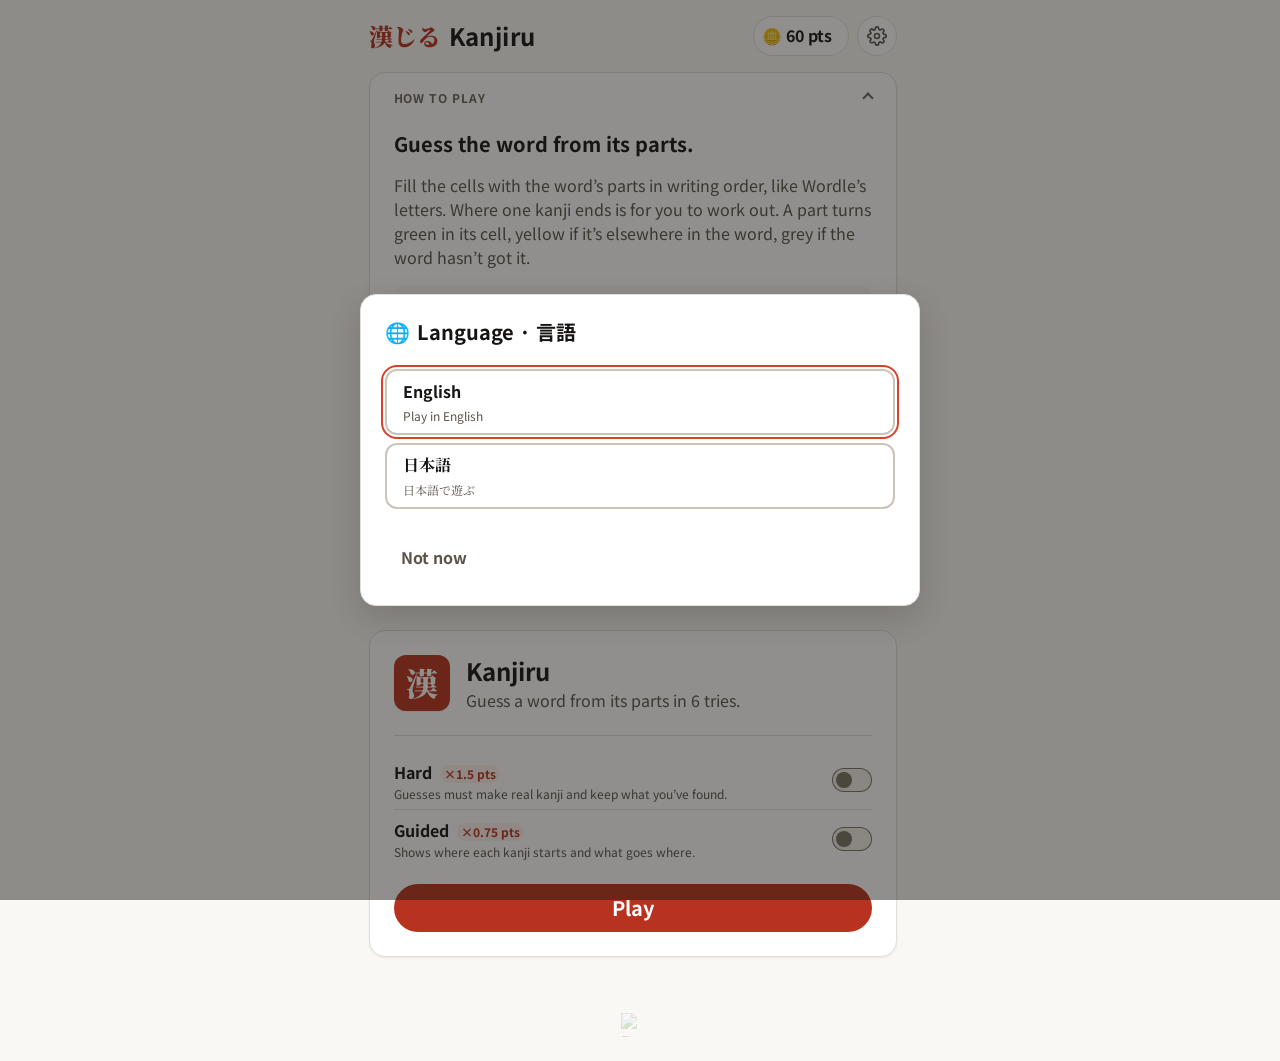
==== commit 6795f44c: "Launch polish: first-visit language, welcome bonus, one tooltip, clearer errors and looks - Every sa" ====
--- a/index.html
+++ b/index.html
@@ -101,11 +101,10 @@
       </a>
     </h1>
     <!-- One look for every control here (.head-btn); app.js shows the ones
-         the page needs: the points and the gear, End game and the hints in
+         the page needs: the points and the gear, the hints in
          a game, Close on a page of its own. On the Points page the points
          dock beside Close as the page scrolls (head-points, js/points.js). -->
     <nav class="header-actions">
-      <button class="head-btn is-icon" id="end-open" type="button" hidden></button>
       <button class="head-btn" id="hints-open" type="button" hidden></button>
       <a class="head-btn" id="wallet" href="#points"></a>
       <a class="head-btn is-icon" id="settings-open" href="#settings"></a>
--- a/styles.css
+++ b/styles.css
@@ -9,6 +9,11 @@
 *, *::before, *::after { box-sizing: border-box; }
 
 html, body { margin: 0; padding: 0; }
+
+/* The scrollbar's room is kept even on a page too short to scroll, so the
+   layout doesn't shift sideways between pages on a desktop (2026-11-10).
+   Overlay scrollbars (phones, macOS) take no room either way. */
+html { scrollbar-gutter: stable; }
 
 body {
   min-height: 100vh;
@@ -130,8 +135,8 @@
 
 /* Every control in the header looks alike: a bordered pill, layout.headBtn
    high, round when it holds an icon alone. The points and the gear on the
-   play page; End game's flag, the hints held and the gear in a game; Close
-   on Points, Settings and About (app.js). */
+   play page; the hints held and the gear in a game; Close on Points,
+   Settings and About (app.js). */
 .head-btn {
   display: inline-flex;
   align-items: center;
@@ -176,6 +181,188 @@
 
 .head-icon { display: inline-flex; }
 .head-icon.is-accent { color: var(--color-text-accent); }
+
+/* The hints held, in a game: the one control there that helps, so it
+   stands out (2026-11-10, the user asked): the skin's tint, a faint accent
+   edge with a soft glow round it, and a lit bulb (app.js BULB). The edge
+   is faint and the glow blurs it, so the curve reads smooth even where a
+   hairline would step (2026-11-11, the user asked). */
+#hints-open {
+  border-color: color-mix(in srgb, var(--color-text-accent) calc(var(--opacity-disabled) * 100%), transparent);
+  background: var(--color-interactive-selected);
+  box-shadow: 0 0 var(--spacing-sm) color-mix(in srgb, var(--color-text-accent) calc(var(--opacity-faint) * 100%), transparent);
+}
+#hints-open:hover {
+  border-color: color-mix(in srgb, var(--color-text-accent) calc(var(--opacity-soft) * 100%), transparent);
+  background: var(--color-interactive-hover);
+}
+#hints-open:active { background: var(--color-interactive-active); }
+
+.bulb-rays { stroke: var(--color-text-accent); }
+.bulb-glass {
+  fill: var(--color-hint-bulb);
+  stroke: var(--color-text-primary);
+}
+.bulb-glint { stroke: var(--color-hint-glint); }
+.bulb-base { stroke: var(--color-text-primary); }
+
+/* The control a tip points at (app.js renderHeadTip()) sits above the
+   tip's dimming (.head-tip) and calls: a ring in the accent swells out and
+   fades, over and over; the hints' bulb glows too (2026-11-11, the user
+   asked for the pill to stand out more, then the same for every tip). */
+.head-btn.is-calling {
+  position: relative;
+  z-index: 2;
+  color: var(--color-text-primary);
+  animation: head-call calc(var(--transition-long) * 2) var(--transition-ease) infinite;
+}
+
+#hints-open.is-calling .head-icon {
+  animation: bulb-glow calc(var(--transition-long) * 2) var(--transition-ease) infinite;
+}
+
+@keyframes head-call {
+  0%   { box-shadow: 0 0 0 0 color-mix(in srgb, var(--color-text-accent) calc(var(--opacity-strong) * 100%), transparent); }
+  100% { box-shadow: 0 0 0 var(--spacing-md) transparent; }
+}
+
+@keyframes bulb-glow {
+  0%, 100% { filter: none; }
+  50%      { filter: drop-shadow(0 0 var(--spacing-xs) var(--color-hint-bulb)); }
+}
+
+/* The tooltip (app.js headTip(), one for every tip), hanging from the
+   header with an arrow at the control it's about (--tip-arrow: from the
+   tip's right edge to its middle): the language tip at the gear
+   (.is-small) and the first game's welcome bonus at the hints (.is-card).
+   Glass tinted with the skin's accent, so it stands off the page, with a
+   soft, thick edge (2026-11-10, the user asked for less sharp, less
+   contrasty edges). The rest of the page dims (its shadow's wide spread)
+   but the control, which sits above it (.head-btn.is-calling), so the
+   arrow's aim is plain (2026-11-11, the user asked). */
+.head-tip {
+  --tip-fill: color-mix(in srgb, var(--color-text-accent) calc(var(--opacity-tint) * 100%), var(--color-bg-raised));
+  --tip-bg: color-mix(in srgb, var(--tip-fill) calc(var(--opacity-strong) * 100%), transparent);
+  --tip-edge: color-mix(in srgb, var(--color-text-accent) calc(var(--opacity-faint) * 100%), transparent);
+  /* The glass as it looks on the page: the arrow's fill. */
+  --tip-solid: color-mix(in srgb, var(--tip-fill) calc(var(--opacity-strong) * 100%), var(--color-bg-page));
+  position: absolute;
+  z-index: 1;
+  top: calc(100% - var(--spacing-xs));
+  right: var(--spacing-md);
+  display: flex;
+  border: var(--stroke-thick) solid var(--tip-edge);
+  border-radius: var(--radius-xl);
+  background: var(--tip-bg);
+  box-shadow:
+    var(--shadow-lg),
+    0 0 0 100vmax color-mix(in srgb, var(--color-bg-overlay) calc(var(--opacity-soft) * 100%), transparent);
+  -webkit-backdrop-filter: blur(var(--blur-glass));
+  backdrop-filter: blur(var(--blur-glass));
+  animation: toast-in var(--transition-slow) var(--transition-bounce) both;
+}
+
+/* The arrow: a square turned on its point, clipped to its top half, its
+   base over the tip's edge so the two read as one. Its fill is solid (the
+   glass as it looks on the page), so the edge it covers doesn't show
+   through it (2026-11-11, the user saw a line in it). */
+.head-tip::before {
+  content: '';
+  position: absolute;
+  top: calc(var(--spacing-md) / -2);
+  right: calc(var(--tip-arrow, var(--spacing-xl)) - var(--spacing-md) / 2 - var(--stroke-thick));
+  width: var(--spacing-md);
+  height: var(--spacing-md);
+  border-top: var(--stroke-thick) solid var(--tip-edge);
+  border-left: var(--stroke-thick) solid var(--tip-edge);
+  background: var(--tip-solid);
+  transform: rotate(45deg);
+  clip-path: polygon(0 0, 100% 0, 0 100%);
+}
+
+.head-tip-close {
+  flex: 0 0 auto;
+  display: inline-flex;
+  align-items: center;
+  justify-content: center;
+  width: var(--spacing-xl);
+  height: var(--spacing-xl);
+  padding: 0;
+  border: none;
+  border-radius: var(--radius-full);
+  background: none;
+  color: var(--color-text-secondary);
+  cursor: pointer;
+}
+.head-tip-close:hover { background: var(--color-interactive-hover); color: var(--color-text-primary); }
+.head-tip-close svg { width: var(--layout-headIcon); height: var(--layout-headIcon); }
+
+/* The language tip: one line or two, at the gear. */
+.head-tip.is-small {
+  align-items: center;
+  gap: var(--spacing-sm);
+  width: min(var(--layout-tip), calc(100% - var(--spacing-md) * 2));
+  padding: var(--spacing-sm) var(--spacing-sm) var(--spacing-sm) var(--spacing-md);
+}
+
+.head-tip-icon { font-size: var(--font-size-lg); }
+
+.head-tip-text {
+  flex: 1 1 auto;
+  min-width: 0;
+  line-height: var(--font-lineHeight-snug);
+}
+
+/* A card the width of the page, its parts stacked and centred: the
+   welcome bonus, about the top third of a phone's screen (the user asked,
+   2026-11-10): a glowing coin, the bonus, and Maybe later beside Buy a
+   hint, which opens the hints. */
+.head-tip.is-card {
+  left: var(--spacing-md);
+  flex-direction: column;
+  align-items: center;
+  gap: var(--spacing-sm);
+  padding: var(--spacing-lg);
+  text-align: center;
+}
+
+.bonus-coin {
+  display: inline-flex;
+  align-items: center;
+  justify-content: center;
+  width: var(--layout-hintBox);
+  height: var(--layout-seal);
+  font-size: var(--font-size-3xl);
+  line-height: var(--font-lineHeight-tight);
+  background: radial-gradient(closest-side, color-mix(in srgb, var(--color-hint-bulb) calc(var(--opacity-soft) * 100%), transparent), transparent);
+}
+
+.bonus-title {
+  font-size: var(--font-size-xs);
+  font-weight: var(--font-weight-bold);
+  letter-spacing: var(--font-tracking-caps);
+  text-transform: uppercase;
+  color: var(--color-text-accent);
+}
+
+.bonus-amount {
+  font-size: var(--font-size-2xl);
+  font-weight: var(--font-weight-black);
+  line-height: var(--font-lineHeight-tight);
+  font-variant-numeric: tabular-nums;
+}
+
+.bonus-actions {
+  display: flex;
+  gap: var(--spacing-sm);
+  margin-top: var(--spacing-xs);
+}
+
+@media (prefers-reduced-motion: reduce) {
+  .head-btn.is-calling,
+  #hints-open.is-calling .head-icon,
+  .head-tip { animation: none; }
+}
 
 /* On every page (app.js glass()): the header sticks to the top and turns
    to glass as the page slides under it (--glass): a floating bar, inset
@@ -236,6 +423,11 @@
   padding-bottom: var(--spacing-lg);
 }
 
+/* The footer holds only the back-to-apps mark, which shows on the play
+   page alone (2026-11-10, the user asked): not in a game, nor on Points,
+   Settings or About. app.js sets data-page. */
+body:not([data-page="play"]) .app-footer { display: none; }
+
 /* ── Buttons and pills ─────────────────────────────────────────────── */
 
 .icon-btn {
@@ -480,7 +672,8 @@
   display: flex;
   flex-direction: column;
   gap: var(--spacing-md);
-  padding: 0 var(--spacing-lg) var(--spacing-lg);
+  /* A gap under the title's hover, so it never touches the content. */
+  padding: var(--spacing-sm) var(--spacing-lg) var(--spacing-lg);
 }
 
 /* ── Play page: how to play (js/howto.js) ─────────────────────────── */
@@ -629,11 +822,12 @@
 summary.history-summary::-webkit-details-marker { display: none; }
 summary.history-summary:hover { background: var(--color-interactive-hover); }
 
-/* Opened: the final board, then Delete at the foot, on the right. */
+/* Opened: the final board, then Delete at the foot, on the right; a gap
+   above it, so the row's hover doesn't touch the board. */
 .history-body {
   display: flex;
   flex-direction: column;
-  padding-bottom: var(--spacing-sm);
+  padding: var(--spacing-sm) 0;
 }
 .history-actions {
   display: flex;
@@ -898,20 +1092,30 @@
 
 .sheet-row-note { flex-basis: 100%; }
 
-/* A section that folds to its title (Add Kanjiru to your home screen):
-   the title is the fold's summary, its hover the width of the card's
-   content. */
+/* A section that folds to its title (Home screen, Move your progress,
+   Start over; js/settings.js fold()): the title row is the toggle, reaching
+   a spacing-md beyond the title on every side, so it's easy to tap; the
+   body starts a little below its hover, so the two never touch. */
 .sheet-fold { gap: 0; }
 .sheet-fold > .fold-summary {
-  margin: calc(var(--spacing-sm) * -1);
-  padding: var(--spacing-sm);
+  margin: calc(var(--spacing-md) * -1);
+  padding: var(--spacing-md);
   border-radius: var(--radius-lg);
 }
 .sheet-fold-body {
   display: flex;
   flex-direction: column;
   gap: var(--spacing-sm);
-  padding-top: var(--spacing-md);
+  padding-top: var(--spacing-lg);
+}
+
+/* About's title: tapped quickly enough times, it turns debug mode on
+   (js/settings.js). No text selection or double-tap zoom in the way. */
+.about-title {
+  user-select: none;
+  -webkit-user-select: none;
+  touch-action: manipulation;
+  -webkit-tap-highlight-color: transparent;
 }
 
 /* Parts of a section (send, receive, save text). */
@@ -1185,9 +1389,16 @@
 .ask-option:disabled { opacity: var(--opacity-disabled); cursor: not-allowed; }
 
 .ask-sheet-titles {
+  flex: 1 1 auto;
   display: flex;
   flex-direction: column;
   gap: var(--spacing-xs);
+}
+
+/* An × in place of Cancel (End game's ask). */
+.ask-close {
+  flex: 0 0 auto;
+  align-self: flex-start;
 }
 
 .ask-step {
@@ -1343,29 +1554,36 @@
   --frame-solved: var(--font-size-2xl);
 }
 
-.board[data-cell="xs"] {
+/* The result card's answer row takes the board's cell size too
+   (js/play/screen.js sizeResult()). */
+.game-result {
+  --board-cell: var(--layout-cell);
+  --board-font: var(--font-size-lg);
+}
+
+:is(.board, .game-result)[data-cell="xs"] {
   --board-cell: var(--layout-cellXs);
   --board-font: var(--font-size-md);
   --board-kanji: var(--font-size-lg);
 }
 
-.board[data-cell="sm"] {
+:is(.board, .game-result)[data-cell="sm"] {
   --board-cell: var(--layout-cellSm);
   --board-kanji: var(--font-size-xl);
 }
 
-.board[data-cell="md"] {
+:is(.board, .game-result)[data-cell="md"] {
   --board-cell: var(--layout-cellMd);
   --board-font: var(--font-size-xl);
 }
 
-.board[data-cell="lg"] {
+:is(.board, .game-result)[data-cell="lg"] {
   --board-cell: var(--layout-cellLg);
   --board-font: var(--font-size-2xl);
   --board-kanji: var(--font-size-3xl);
 }
 
-.board[data-cell="xl"] {
+:is(.board, .game-result)[data-cell="xl"] {
   --board-cell: var(--layout-cellXl);
   --board-font: var(--font-size-2xl);
   --board-kanji: var(--font-size-3xl);
@@ -1450,11 +1668,13 @@
 .board.is-parts .board-grid { align-items: flex-start; }
 .board.is-parts .board-row { min-height: var(--board-cell); }
 
-/* Each kanji's cells stay together; a wider gap between kanji. Rows too
-   wide for the screen wrap between kanji (data-wrap), all alike. */
+/* Grouped by kanji (Guided, or once Layout is used): each kanji's cells
+   stay close together, with a wide gap between kanji (fitBoard() counts
+   spacing.lg). Rows too wide for the screen wrap between kanji
+   (data-wrap), all alike. */
 .board.is-parts .row-tiles {
   flex-wrap: nowrap;
-  gap: var(--spacing-xs) var(--spacing-md);
+  gap: var(--spacing-xs) var(--spacing-lg);
 }
 
 .board[data-wrap] .row-tiles { flex-wrap: wrap; }
@@ -1493,6 +1713,56 @@
 
 /* The next guess, not scored yet. */
 .tile.is-pending { border-style: dashed; }
+
+/* A guess that can't be made (js/play/screen.js sayRow()): the row being
+   entered shakes, its cells edged red, and why shows under it, over the
+   row below, so nothing moves (2026-11-11, the user asked). */
+.board-row.is-next { position: relative; }
+
+.board-row.is-error .tile.is-pending {
+  border-style: solid;
+  border-color: var(--color-status-danger);
+}
+
+.board-row.is-error .tile.is-pending.is-active {
+  box-shadow: 0 0 0 var(--stroke-thick) var(--color-status-danger);
+}
+
+.board-row.is-shake .row-tiles {
+  animation: row-shake var(--transition-slow) var(--transition-ease);
+}
+
+@keyframes row-shake {
+  0%, 100% { transform: translateX(0); }
+  20%, 60% { transform: translateX(calc(var(--spacing-sm) * -1)); }
+  40%, 80% { transform: translateX(var(--spacing-sm)); }
+}
+
+.row-error {
+  position: absolute;
+  top: calc(100% + var(--spacing-xs));
+  left: 50%;
+  z-index: 3;
+  width: max-content;
+  max-width: calc(100vw - var(--spacing-md) * 2);
+  padding: var(--spacing-xs) var(--spacing-sm);
+  border: var(--stroke-thin) solid var(--color-border-default);
+  border-left: var(--stroke-thick) solid var(--color-status-danger);
+  border-radius: var(--radius-sm);
+  background: var(--color-bg-raised);
+  box-shadow: var(--shadow-md);
+  font-size: var(--font-size-xs);
+  line-height: var(--font-lineHeight-snug);
+  color: var(--color-text-primary);
+  translate: -50% 0;
+  pointer-events: none;
+  animation: toast-in var(--transition-base) var(--transition-ease) both;
+}
+
+@media (prefers-reduced-motion: reduce) {
+  .board-row.is-shake .row-tiles,
+  .row-error { animation: none; }
+}
 
 /* An empty cell where a hint showed a part: the part faintly, as a
    reminder; tapping the selected cell puts it in. */
@@ -1613,12 +1883,15 @@
 }
 
 /* A place: a dashed box, strong enough to read (3:1) since on Layout's
-   frames the places are the whole clue. */
+   frames the places are the whole clue. Its parts wrap into another line
+   when they don't fit, so a crowded place stays a neat cluster. */
 .frame-zone {
   z-index: 1;
   display: flex;
   flex-direction: column;
-  align-items: center;
+  flex-wrap: wrap;
+  align-items: center;
+  align-content: center;
   justify-content: center;
   min-width: 0;
   min-height: 0;
@@ -1650,14 +1923,46 @@
   font-size: var(--frame-inner);
 }
 
-.frame-part { display: inline-flex; }
-
+/* Holding two or more, the inner box takes more of the frame, so its
+   parts fit (2026-11-11, the user saw its dots squashed). */
+.kanji-frame.has-outer .frame-zone.is-inner:not([data-n="1"]) {
+  margin: calc(var(--frame-inset) / 2);
+}
+
+.frame-part {
+  flex: none;
+  display: inline-flex;
+}
+
+/* A part still hidden: the room its glyph would take (the place's font
+   size, which shrinks as the place fills), with a round dot in the middle.
+   Never squeezed, so a dot stays round (2026-11-11, the user saw them
+   squashed into dashes and bars). */
 .frame-part.is-hidden {
+  align-items: center;
+  justify-content: center;
+  width: 1em;
+  height: 1em;
+}
+
+.frame-part.is-hidden::before {
+  content: '';
   width: var(--spacing-sm);
   height: var(--spacing-sm);
-  margin: var(--spacing-xs);
   border-radius: var(--radius-full);
   background: var(--color-border-strong);
+}
+
+/* History's frames are the smallest: in a crowded place (3 parts or
+   more), the dots and their room are half the size, so they stay in it. */
+.history-board .frame-zone:is([data-n="3"], [data-n="4"]) .frame-part.is-hidden {
+  width: var(--spacing-sm);
+  height: var(--spacing-sm);
+}
+
+.history-board .frame-zone:is([data-n="3"], [data-n="4"]) .frame-part.is-hidden::before {
+  width: var(--spacing-xs);
+  height: var(--spacing-xs);
 }
 
 .kanji-frame.is-solved {
@@ -1705,6 +2010,40 @@
 }
 
 .picker.is-keyboard .picker-choices { gap: var(--spacing-xs); }
+
+/* Under the keys, End game (js/play/screen.js renderPicker()): a quiet
+   button, muted, as it's rarely wanted. The keyboard's foot is a little
+   shorter to make room. On a phone it's a full touch target; with a mouse
+   it sits well apart from the keys (2026-11-11, the user asked). The room
+   above it (the keyboard's gap, spacing.sm, and the foot's top) matches
+   the room below it (the foot's bottom, clear of a phone's home bar), so
+   it sits in the middle (the user asked, the same day). */
+.picker.is-keyboard { padding-bottom: 0; }
+
+.picker-foot {
+  display: flex;
+  justify-content: center;
+  padding-bottom: calc(var(--spacing-sm) + env(safe-area-inset-bottom, 0px));
+}
+
+.picker-end {
+  gap: var(--spacing-xs);
+  min-height: var(--layout-headBtn);
+  padding: var(--spacing-sm) var(--spacing-lg);
+  color: var(--color-text-muted);
+}
+
+@media (hover: hover) and (pointer: fine) {
+  .picker-foot {
+    padding-top: var(--spacing-md);
+    padding-bottom: calc(var(--spacing-lg) + env(safe-area-inset-bottom, 0px));
+  }
+}
+
+.picker-end svg {
+  width: var(--spacing-md);
+  height: var(--spacing-md);
+}
 
 /* The game is over: the keyboard fades where it is before the result card
    takes its place (showResult() in js/play/screen.js), so nothing jumps. */
@@ -1774,15 +2113,12 @@
   height: var(--spacing-lg);
 }
 
-/* A game fills the screen like Wordle: the site header is slimmer (漢 ›
-   Play, the hints and the gear), and while the keyboard is up the footer
-   and the page's bottom padding step aside, which fitBoard() in
-   js/play/screen.js doesn't leave room for. The result card gets them back. */
-body.is-game .app-header {
-  padding-top: var(--spacing-sm);
-  padding-bottom: var(--spacing-sm);
-}
-body.is-game:has(.picker.is-keyboard) .app-footer { display: none; }
+/* A game fills the screen like Wordle: while the keyboard is up the page's
+   bottom padding steps aside, which fitBoard() in js/play/screen.js doesn't
+   leave room for. The result card gets it back. (A game has no footer: the
+   back-to-apps mark is on the play page only.) The site header keeps the
+   spacing it has on every other page (2026-11-10, the user asked; it was
+   slimmer in a game). */
 body.is-game:has(.picker.is-keyboard) .app-main { padding-bottom: 0; }
 
 /* With the keyboard up the game fills the screen under the header (the
@@ -1808,11 +2144,13 @@
 /* Tile reveal (settings.tiles, js/config/skins.js). The same rules play a
    new row on the board (.board-row.is-new), the Points page's preview
    (.look-preview.is-new) and each look's example (.reveal-stage.is-playing).
-   The play page's How to play (.demo-row.is-new) plays it too.
+   The play page's How to play (.demo-row.is-new) and the answer's row on
+   the result card (.result-solution.is-new) play it too.
    [data-tiles] on the board, the preview or the example picks the reveal:
    its keyframes (--reveal), how long one tile takes (--reveal-time, which
    js/play/screen.js reads to know when a row is done) and its easing.
-   Each tile waits its turn (--i, set in js/play/screen.js and js/points.js).
+   Each tile waits its turn (--i, set in js/play/screen.js and js/points.js),
+   after --reveal-wait, if the row has one.
    Every reveal goes from the tile's own colours to its mark's (--mark-bg). */
 [data-tiles] {
   --reveal: tile-flip;
@@ -1831,11 +2169,11 @@
 [data-tiles="shoji"] { --reveal: tile-shoji; --reveal-time: var(--transition-long); }
 [data-tiles="stamp"] { --reveal: tile-stamp; --reveal-ease: var(--transition-bounce); }
 
-:is(.board-row.is-new, .demo-row.is-new, .look-preview.is-new, .reveal-stage.is-playing) .tile {
+:is(.board-row.is-new, .demo-row.is-new, .look-preview.is-new, .result-solution.is-new, .reveal-stage.is-playing) .tile {
   position: relative;
   isolation: isolate;
   animation: var(--reveal) var(--reveal-time) var(--reveal-ease) both;
-  animation-delay: calc(var(--i, 0) * var(--reveal-stagger));
+  animation-delay: calc(var(--reveal-wait, 0s) + var(--i, 0) * var(--reveal-stagger));
 }
 
 .board-row.is-new .row-kanji {
@@ -2026,8 +2364,8 @@
 
 /* The layers some reveals draw under the glyph: ink's spreading colour,
    the brush's painted stroke, and the shoji's two panels. */
-:is([data-tiles="ink"] :is(.board-row, .demo-row).is-new, [data-tiles="ink"]:is(.look-preview.is-new, .reveal-stage.is-playing)) .tile::before,
-:is([data-tiles="wipe"] :is(.board-row, .demo-row).is-new, [data-tiles="wipe"]:is(.look-preview.is-new, .reveal-stage.is-playing)) .tile::before {
+:is([data-tiles="ink"] :is(.board-row, .demo-row).is-new, [data-tiles="ink"]:is(.look-preview.is-new, .result-solution.is-new, .reveal-stage.is-playing)) .tile::before,
+:is([data-tiles="wipe"] :is(.board-row, .demo-row).is-new, [data-tiles="wipe"]:is(.look-preview.is-new, .result-solution.is-new, .reveal-stage.is-playing)) .tile::before {
   content: '';
   position: absolute;
   inset: 0;
@@ -2035,17 +2373,17 @@
   border-radius: inherit;
   background: var(--mark-bg);
   animation: ink-spread var(--reveal-time) var(--transition-ink) both;
-  animation-delay: calc(var(--i, 0) * var(--reveal-stagger));
-}
-
-:is([data-tiles="wipe"] :is(.board-row, .demo-row).is-new, [data-tiles="wipe"]:is(.look-preview.is-new, .reveal-stage.is-playing)) .tile::before {
+  animation-delay: calc(var(--reveal-wait, 0s) + var(--i, 0) * var(--reveal-stagger));
+}
+
+:is([data-tiles="wipe"] :is(.board-row, .demo-row).is-new, [data-tiles="wipe"]:is(.look-preview.is-new, .result-solution.is-new, .reveal-stage.is-playing)) .tile::before {
   animation-name: wipe-across;
 }
 
-:is([data-tiles="shoji"] :is(.board-row, .demo-row).is-new, [data-tiles="shoji"]:is(.look-preview.is-new, .reveal-stage.is-playing)) .tile { overflow: hidden; }
-
-:is([data-tiles="shoji"] :is(.board-row, .demo-row).is-new, [data-tiles="shoji"]:is(.look-preview.is-new, .reveal-stage.is-playing)) .tile::before,
-:is([data-tiles="shoji"] :is(.board-row, .demo-row).is-new, [data-tiles="shoji"]:is(.look-preview.is-new, .reveal-stage.is-playing)) .tile::after {
+:is([data-tiles="shoji"] :is(.board-row, .demo-row).is-new, [data-tiles="shoji"]:is(.look-preview.is-new, .result-solution.is-new, .reveal-stage.is-playing)) .tile { overflow: hidden; }
+
+:is([data-tiles="shoji"] :is(.board-row, .demo-row).is-new, [data-tiles="shoji"]:is(.look-preview.is-new, .result-solution.is-new, .reveal-stage.is-playing)) .tile::before,
+:is([data-tiles="shoji"] :is(.board-row, .demo-row).is-new, [data-tiles="shoji"]:is(.look-preview.is-new, .result-solution.is-new, .reveal-stage.is-playing)) .tile::after {
   content: '';
   position: absolute;
   top: 0;
@@ -2056,10 +2394,10 @@
   background: var(--color-tile-bg);
   box-shadow: inset calc(var(--stroke-thin) * -1) 0 0 var(--color-tile-border);
   animation: shoji-left var(--reveal-time) var(--transition-ease) both;
-  animation-delay: calc(var(--i, 0) * var(--reveal-stagger));
-}
-
-:is([data-tiles="shoji"] :is(.board-row, .demo-row).is-new, [data-tiles="shoji"]:is(.look-preview.is-new, .reveal-stage.is-playing)) .tile::after {
+  animation-delay: calc(var(--reveal-wait, 0s) + var(--i, 0) * var(--reveal-stagger));
+}
+
+:is([data-tiles="shoji"] :is(.board-row, .demo-row).is-new, [data-tiles="shoji"]:is(.look-preview.is-new, .result-solution.is-new, .reveal-stage.is-playing)) .tile::after {
   left: 50%;
   box-shadow: inset var(--stroke-thin) 0 0 var(--color-tile-border);
   animation-name: shoji-right;
@@ -2764,6 +3102,37 @@
   padding: var(--spacing-lg);
 }
 
+/* A game not solved: the answer atop the card, its parts as the row the
+   board never got (js/play/result.js), on the page's colour like the
+   Points page's preview. Its tiles are the board's size (sizeResult() in
+   js/play/screen.js), so it runs to the card's edges as a band across its
+   top, room for the row the board fits. Each kanji's parts keep together,
+   with the board's wide gap between kanji; a long answer wraps between
+   them. Just finished, the row waits for the card to rise in and the page
+   to glide down to it, then plays the tile reveal in use. */
+.result-solution {
+  --reveal-wait: var(--transition-long);
+  display: flex;
+  flex-wrap: wrap;
+  justify-content: center;
+  gap: var(--spacing-sm) var(--spacing-lg);
+  margin: calc(var(--spacing-lg) * -1) calc(var(--spacing-lg) * -1) 0;
+  padding: var(--spacing-lg) var(--spacing-sm);
+  border-radius: calc(var(--radius-xl) - var(--stroke-thin)) calc(var(--radius-xl) - var(--stroke-thin)) 0 0;
+  background: var(--color-bg-page);
+}
+
+.result-solution-kanji {
+  display: inline-flex;
+  gap: var(--spacing-xs);
+}
+
+.result-solution .tile.is-cell {
+  width: var(--board-cell);
+  height: var(--board-cell);
+  font-size: var(--board-font);
+}
+
 .result-head {
   display: flex;
   align-items: center;
@@ -3228,13 +3597,18 @@
   color: var(--color-text-secondary);
 }
 
+/* Every card in a slot is the same height (each row as tall as the
+   tallest), and each has its state line, so picking one moves nothing
+   (2026-11-11, the user asked). */
 .swatch-grid {
   display: grid;
   grid-template-columns: repeat(auto-fill, minmax(var(--layout-swatch), 1fr));
+  grid-auto-rows: 1fr;
   gap: var(--spacing-sm);
 }
 
 .swatch {
+  position: relative;
   display: flex;
   flex-direction: column;
   gap: var(--spacing-xs);
@@ -3249,13 +3623,50 @@
 .swatch:hover { border-color: var(--color-border-default); }
 .swatch.is-open { border-color: var(--color-border-strong); }
 .swatch[aria-pressed="true"] { border-color: var(--color-border-focus); }
-/* A locked look's example is dimmed until you open it to see it. */
-.swatch.is-locked:not(.is-open) .swatch-preview { opacity: var(--opacity-soft); }
-
-/* Three tiles in the skin's own colours, on its own page colour. */
+/* A locked look: its example dimmed until you open it to see it, a lock
+   on its corner, and its card on the page's colour, a step back from the
+   ones you can pick (2026-11-11, the user asked for locked to read
+   plainer). The look in use has a tick there instead, filled with the
+   selected edge's colour. */
+.swatch.is-locked { background: var(--color-bg-page); }
+.swatch.is-locked:not(.is-open) .swatch-preview { opacity: var(--opacity-disabled); }
+
+.swatch-badge {
+  position: absolute;
+  top: 0;
+  right: 0;
+  display: inline-flex;
+  align-items: center;
+  justify-content: center;
+  width: var(--layout-headIcon);
+  height: var(--layout-headIcon);
+  border: var(--stroke-thin) solid var(--color-border-default);
+  border-radius: var(--radius-full);
+  background: var(--color-bg-raised);
+  box-shadow: var(--shadow-sm);
+  color: var(--color-text-secondary);
+  transform: translate(var(--spacing-xs), calc(var(--spacing-xs) * -1));
+}
+
+.swatch-badge.is-on {
+  border-color: transparent;
+  background: var(--color-border-focus);
+  color: var(--color-bg-surface);
+}
+
+.swatch-badge svg {
+  width: var(--font-size-xs);
+  height: var(--font-size-xs);
+}
+
+/* Three tiles in the skin's own colours, on its own page colour. One
+   height for every example (a tile's, and its padding), whatever it holds,
+   so every card is as tall. */
 .swatch-preview {
   display: flex;
+  align-items: center;
   justify-content: center;
+  height: calc(var(--layout-cellXs) + var(--spacing-sm) * 2 + var(--stroke-thin) * 2);
   gap: var(--spacing-xs);
   padding: var(--spacing-sm) var(--spacing-xs);
   border: var(--stroke-thin) solid transparent;
@@ -3283,8 +3694,29 @@
 }
 
 .swatch-name { font-weight: var(--font-weight-bold); }
-.swatch-state { color: var(--color-text-muted); }
+
+/* In use, the price or the achievement, in a line of its own; empty on a
+   look you could pick, but there, so every card is as tall. (The lock or
+   tick is on the corner.) */
+.swatch-state {
+  display: flex;
+  align-items: center;
+  min-height: var(--spacing-md);
+  margin-top: auto;
+  color: var(--color-text-muted);
+}
+
 .swatch-state.is-on { color: var(--color-text-accent); font-weight: var(--font-weight-bold); }
+
+/* One line each, cut short with an ellipsis where a name runs long (the
+   card's label and its open details say it all). */
+.swatch-name,
+.swatch-state-text {
+  min-width: 0;
+  overflow: hidden;
+  text-overflow: ellipsis;
+  white-space: nowrap;
+}
 
 /* The examples of a tile reveal or a win effect: the current colours, on
    the page colour. Each plays when it gets .is-playing (js/points.js). */
@@ -3732,6 +4164,9 @@
   .look-preview.is-new .tile,
   .look-preview.is-new .tile::before,
   .look-preview.is-new .tile::after,
+  .result-solution.is-new .tile,
+  .result-solution.is-new .tile::before,
+  .result-solution.is-new .tile::after,
   .board-row.is-new .row-kanji,
   .demo-row.is-new .tile,
   .demo-cell.is-typed,
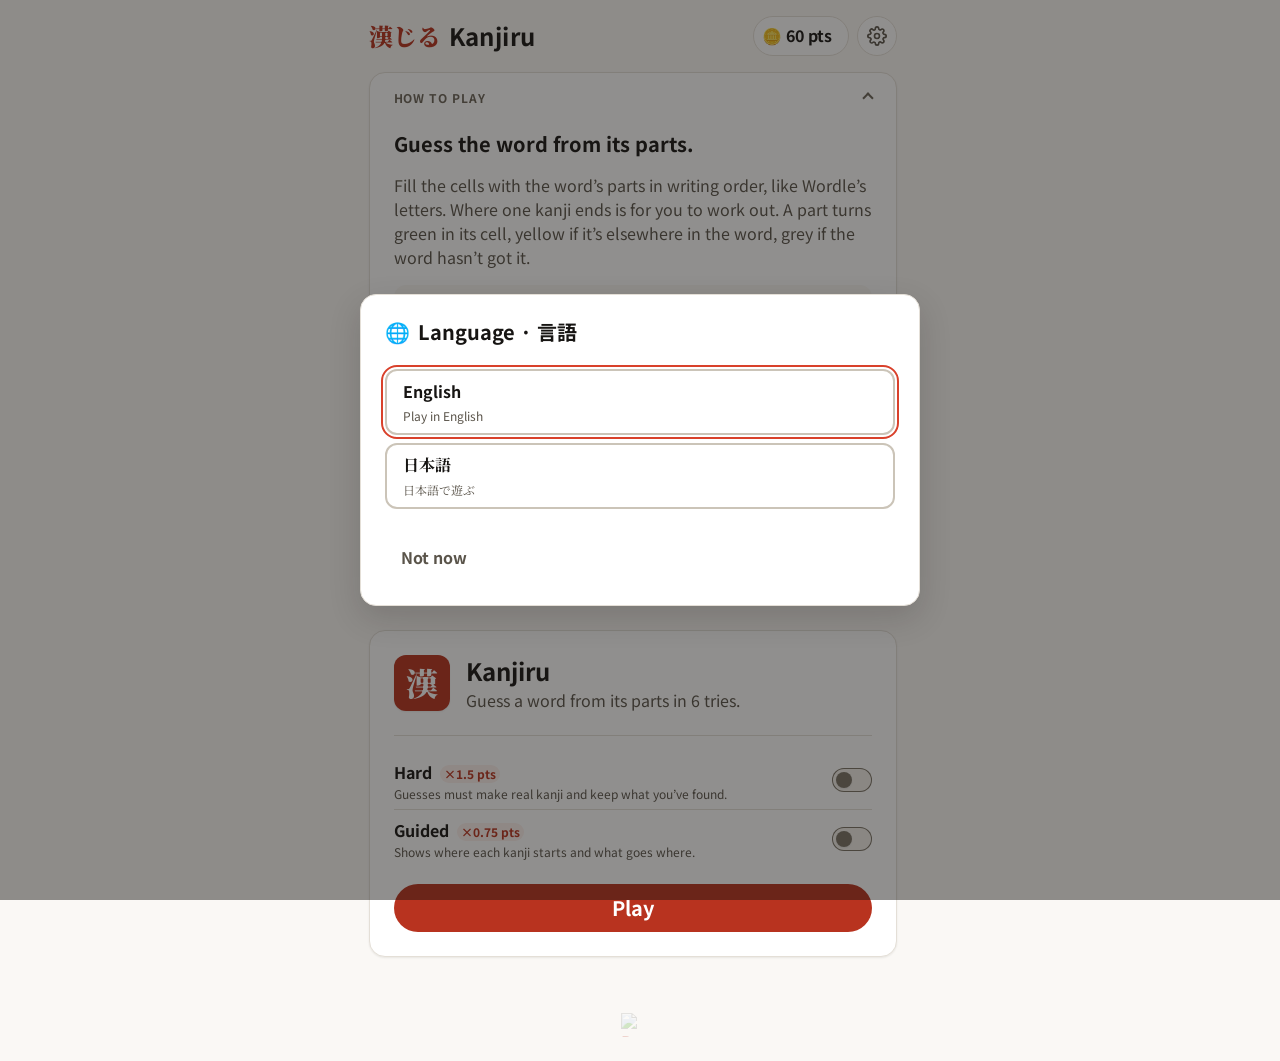
==== commit f533d24c: "Hint icons: drawn icons for every hint, four looks in Points › Looks Each hint has its own drawing i" ====
--- a/index.html
+++ b/index.html
@@ -83,6 +83,7 @@
   <link rel="modulepreload" href="js/engine/palette.js">
   <link rel="modulepreload" href="js/engine/random.js">
   <link rel="modulepreload" href="js/play/hints.js">
+  <link rel="modulepreload" href="js/play/hint-art.js">
   <link rel="modulepreload" href="js/play/reveal.js">
   <link rel="modulepreload" href="js/play/frame.js">
   <link rel="modulepreload" href="js/play/result.js">
--- a/styles.css
+++ b/styles.css
@@ -2457,7 +2457,7 @@
 .clue-chip.is-meaning { flex: 1 1 0; }
 .clue-chip.is-soon { font-size: var(--font-size-xs); color: var(--color-text-muted); }
 
-.clue-chip-icon { flex: 0 0 auto; }
+.clue-chip-icon { display: flex; flex: 0 0 auto; }
 
 .clue-chip-body {
   min-width: 0;
@@ -2535,12 +2535,60 @@
   list-style: none;
 }
 
+/* Hint icons (js/play/hint-art.js), in the look picked in Points › Looks:
+   the hint's emoji; Illustrated, its drawing in the game's own colours;
+   Seal, in white on a square in the skin's accent; or Badge, in white on a
+   circle in the hint's own colour (tokens.js hint.badge). 32px in rows,
+   chips and card titles (the user's smallest, 2026-11-11), 48px in
+   confirms. */
+.hint-art {
+  --art-size: var(--spacing-xl);
+  display: inline-flex;
+  flex: 0 0 auto;
+  align-items: center;
+  justify-content: center;
+  width: var(--art-size);
+  height: var(--art-size);
+  font-size: var(--font-size-xl);
+  line-height: var(--font-lineHeight-tight);
+  vertical-align: middle;
+}
+.hint-art.is-lg { --art-size: var(--spacing-2xl); font-size: var(--font-size-3xl); }
+.hint-art svg { display: block; width: 100%; height: 100%; overflow: visible; }
+
+.hint-art.is-illustrated { --art-ink: var(--color-text-primary); }
+.hint-art.is-seal { --plate: var(--color-action-primary-bg); --art-ink: var(--color-action-primary-text); }
+.hint-art.is-badge { --plate: var(--badge); --art-ink: var(--color-hint-glint); }
+.hint-art .plate { fill: var(--plate); }
+.hint-art .rim,
+.hint-art .line,
+.hint-art .soft { stroke: var(--art-ink); }
+.hint-art .fill,
+.hint-art .t-ink { fill: var(--art-ink); }
+.hint-art .cut { stroke: var(--plate); }
+.hint-art .kan { font-family: var(--font-family-kanji); font-weight: var(--font-weight-black); }
+.hint-art .num { font-family: var(--font-family-ui); font-weight: var(--font-weight-bold); }
+
+/* Illustrated's colours: the tiles', the bulb's gold and the accent. Text
+   on a tile is the tiles' text colour; on gold, the accent, which reads in
+   both schemes. */
+.hint-art .accent { stroke: var(--color-text-accent); }
+.hint-art .on { stroke: var(--color-feedback-text); }
+.hint-art .f-paper { fill: var(--color-tile-bg); }
+.hint-art .f-gold { fill: var(--color-hint-bulb); }
+.hint-art .f-hit { fill: var(--color-feedback-hit); }
+.hint-art .f-near { fill: var(--color-feedback-near); }
+.hint-art .f-accent { fill: var(--color-action-primary-bg); }
+.hint-art .f-spark { fill: var(--color-text-accent); }
+.hint-art .t-on { fill: var(--color-feedback-text); }
+.hint-art .t-gold { fill: var(--color-action-primary-bg); }
+
 /* One hint per row: its icon, name, how many you hold and the button on
    the first line; what it does, and why not or what just happened, under
    them across the row. */
 .hint-row {
   display: grid;
-  grid-template-columns: var(--spacing-lg) minmax(0, 1fr) auto auto;
+  grid-template-columns: var(--spacing-xl) minmax(0, 1fr) auto auto;
   grid-template-areas:
     "icon name held action"
     ".    desc desc desc"
@@ -2557,9 +2605,7 @@
 
 .hint-icon {
   grid-area: icon;
-  font-size: var(--font-size-lg);
-  line-height: var(--font-lineHeight-snug);
-  text-align: center;
+  display: flex;
 }
 
 .hint-row.is-off .hint-icon { opacity: var(--opacity-disabled); filter: grayscale(1); }
@@ -2614,10 +2660,7 @@
 
 .hint-confirm + .btn-row { justify-content: center; }
 
-.hint-confirm-icon {
-  font-size: var(--font-size-3xl);
-  line-height: var(--font-lineHeight-tight);
-}
+.hint-confirm-icon { display: flex; }
 
 .hint-confirm-title {
   font-size: var(--font-size-lg);
@@ -2693,7 +2736,7 @@
   color: var(--color-text-secondary);
 }
 
-.hint-show-icon { font-size: var(--font-size-lg); letter-spacing: normal; }
+.hint-show-icon { display: flex; letter-spacing: normal; }
 .hint-show-icon:not(:first-child) { margin-left: var(--spacing-sm); }
 
 .hint-show-done { align-self: stretch; }
@@ -2867,8 +2910,7 @@
   position: absolute;
   top: 50%;
   right: 0;
-  font-size: var(--font-size-2xl);
-  line-height: var(--font-lineHeight-tight);
+  display: flex;
   translate: 50% -50%;
   animation: broom-brush var(--transition-slow) var(--transition-ease) infinite alternate;
 }
@@ -3673,6 +3715,12 @@
   border-radius: var(--radius-md);
 }
 
+/* Hint icons: two hints, 32px, so less padding keeps the same height. */
+.icons-preview {
+  gap: var(--spacing-sm);
+  padding-block: var(--spacing-xs);
+}
+
 .swatch-tile {
   flex: 0 1 var(--layout-cellXs);
   min-width: 0;
@@ -4066,11 +4114,12 @@
 .power-rows { padding: var(--spacing-md); }
 
 .power-icon {
+  display: flex;
   flex: 0 0 auto;
-  width: var(--spacing-lg);
+  justify-content: center;
+  min-width: var(--spacing-lg);
   font-size: var(--font-size-lg);
   line-height: var(--font-lineHeight-snug);
-  text-align: center;
 }
 
 /* Achievements */
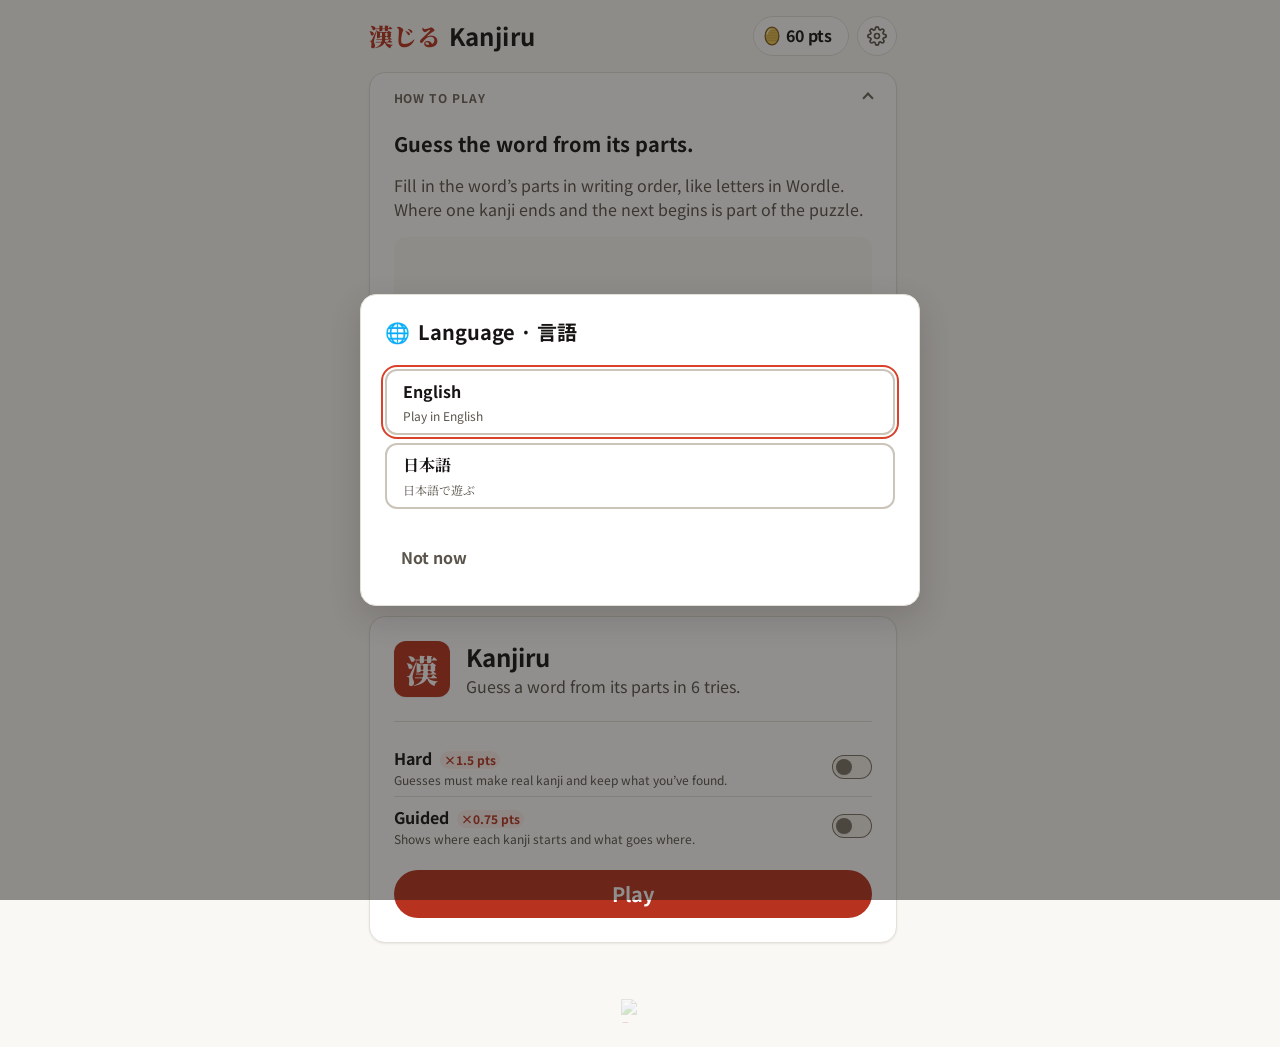
==== commit af9d0981: "Draw the points' coin as a koban, the same on every phone The 🪙 emoji looked different on iOS and An" ====
--- a/index.html
+++ b/index.html
@@ -56,6 +56,7 @@
   <link rel="modulepreload" href="js/about.js">
   <link rel="modulepreload" href="js/install.js">
   <link rel="modulepreload" href="js/toast.js">
+  <link rel="modulepreload" href="js/coin.js">
   <link rel="modulepreload" href="js/confirm.js">
   <link rel="modulepreload" href="js/howto.js">
   <link rel="modulepreload" href="js/history.js">
--- a/styles.css
+++ b/styles.css
@@ -243,9 +243,11 @@
 .head-tip {
   --tip-fill: color-mix(in srgb, var(--color-text-accent) calc(var(--opacity-tint) * 100%), var(--color-bg-raised));
   --tip-bg: color-mix(in srgb, var(--tip-fill) calc(var(--opacity-strong) * 100%), transparent);
-  --tip-edge: color-mix(in srgb, var(--color-text-accent) calc(var(--opacity-faint) * 100%), transparent);
   /* The glass as it looks on the page: the arrow's fill. */
   --tip-solid: color-mix(in srgb, var(--tip-fill) calc(var(--opacity-strong) * 100%), var(--color-bg-page));
+  /* The edge, solid, so the tip's and the arrow's are the same colour
+     whatever lies behind them (the arrow sits over the page's dimming). */
+  --tip-edge: color-mix(in srgb, var(--color-text-accent) calc(var(--opacity-faint) * 100%), var(--tip-solid));
   position: absolute;
   z-index: 1;
   top: calc(100% - var(--spacing-xs));
@@ -253,6 +255,11 @@
   display: flex;
   border: var(--stroke-thick) solid var(--tip-edge);
   border-radius: var(--radius-xl);
+  /* The corner nearest the arrow rounds no further than leaves the arrow
+     on the straight edge. */
+  border-top-right-radius: clamp(var(--radius-sm),
+    calc(var(--tip-arrow, var(--spacing-xl)) - var(--layout-tipArrowW) / 2 - var(--stroke-thick)),
+    var(--radius-xl));
   background: var(--tip-bg);
   box-shadow:
     var(--shadow-lg),
@@ -262,22 +269,26 @@
   animation: toast-in var(--transition-slow) var(--transition-bounce) both;
 }
 
-/* The arrow: a square turned on its point, clipped to its top half, its
-   base over the tip's edge so the two read as one. Its fill is solid (the
-   glass as it looks on the page), so the edge it covers doesn't show
-   through it (2026-11-11, the user saw a line in it). */
-.head-tip::before {
-  content: '';
+/* The arrow (app.js TIP_ARROW): drawn, its line on the middle of the tip's
+   top edge and its fill reaching just inside it, so the edge runs up round
+   the point and back without a seam. Its fill is solid (the glass as it
+   looks on the page), so the edge it covers doesn't show through it
+   (2026-11-11, the user saw a line in it, then asked for a tighter shape). */
+.head-tip-arrow {
   position: absolute;
-  top: calc(var(--spacing-md) / -2);
-  right: calc(var(--tip-arrow, var(--spacing-xl)) - var(--spacing-md) / 2 - var(--stroke-thick));
-  width: var(--spacing-md);
-  height: var(--spacing-md);
-  border-top: var(--stroke-thick) solid var(--tip-edge);
-  border-left: var(--stroke-thick) solid var(--tip-edge);
-  background: var(--tip-solid);
-  transform: rotate(45deg);
-  clip-path: polygon(0 0, 100% 0, 0 100%);
+  top: 0;
+  right: calc(var(--tip-arrow, var(--spacing-xl)) - var(--layout-tipArrowW) / 2 - var(--stroke-thick));
+  width: var(--layout-tipArrowW);
+  height: var(--layout-tipArrowH);
+  overflow: visible;
+  transform: translateY(calc(var(--stroke-thick) / 2 - 100%));
+  pointer-events: none;
+}
+.tip-arrow-fill { fill: var(--tip-solid); }
+.tip-arrow-edge {
+  fill: none;
+  stroke: var(--tip-edge);
+  stroke-width: var(--stroke-thick);
 }
 
 .head-tip-close {
@@ -297,8 +308,10 @@
 .head-tip-close:hover { background: var(--color-interactive-hover); color: var(--color-text-primary); }
 .head-tip-close svg { width: var(--layout-headIcon); height: var(--layout-headIcon); }
 
-/* The language tip: one line or two, at the gear. */
+/* The language tip: one line or two, at the gear. It reaches a little
+   past the gear, so the arrow clears the rounded corner. */
 .head-tip.is-small {
+  right: var(--spacing-sm);
   align-items: center;
   gap: var(--spacing-sm);
   width: min(var(--layout-tip), calc(100% - var(--spacing-md) * 2));
@@ -686,16 +699,28 @@
 
 .howto-text { color: var(--color-text-secondary); }
 
-/* The little game: the answer over three rows, and a line saying what each
-   step shows. Sizes stay put while it plays, so nothing below it moves. */
+/* Japanese lines break between phrases, not mid-word, where the browser
+   can (2026-11-11: 当てよ / う。 read badly). */
+.howto :is(.howto-lead, .howto-text, .demo-line, .demo-legend) { word-break: auto-phrase; }
+
+/* The little game: the answer over three rows, a line saying what each
+   step shows, and the colours' key under a hairline. Sizes stay put while
+   it plays, so nothing below it moves. */
 .demo {
   display: flex;
   flex-direction: column;
   align-items: center;
-  gap: var(--spacing-xs);
+  gap: var(--spacing-md);
   padding: var(--spacing-md);
   border-radius: var(--radius-lg);
   background: var(--color-bg-page);
+}
+
+.demo-board {
+  display: flex;
+  flex-direction: column;
+  align-items: center;
+  gap: var(--spacing-xs);
 }
 
 .demo-row {
@@ -747,24 +772,34 @@
 
 .demo-line.is-shown { opacity: var(--opacity-full); }
 
+/* Three columns, a colour over its words. */
 .demo-legend {
-  display: flex;
-  flex-wrap: wrap;
-  gap: var(--spacing-sm) var(--spacing-md);
+  display: grid;
+  grid-template-columns: repeat(3, minmax(0, 1fr));
+  gap: var(--spacing-sm);
+  align-self: stretch;
   margin: 0;
-  padding: 0;
+  padding: var(--spacing-md) 0 0;
+  border-top: var(--stroke-thin) solid var(--color-border-subtle);
   list-style: none;
   font-size: var(--font-size-xs);
+  line-height: var(--font-lineHeight-snug);
+  text-align: center;
   color: var(--color-text-secondary);
 }
 
+.demo-legend li {
+  display: flex;
+  flex-direction: column;
+  align-items: center;
+  gap: var(--spacing-xs);
+}
+
 .legend-dot {
-  display: inline-block;
-  width: var(--spacing-sm);
-  height: var(--spacing-sm);
-  margin-right: var(--spacing-xs);
-  border-radius: var(--radius-full);
-  vertical-align: middle;
+  display: block;
+  width: var(--spacing-md);
+  height: var(--spacing-md);
+  border-radius: var(--radius-sm);
 }
 
 /* ── Play page: every game played (js/history.js) ──────────────────── */
@@ -3433,6 +3468,23 @@
 
 /* ── Points: the header's wallet, and "+50" rising from a total ───── */
 
+/* The coin (js/coin.js): a koban, drawn a little over its text's size so
+   it reads as large as the emoji it replaced; each place sizes it with its
+   font size. Its colours are the same in every skin (tokens coin.*). */
+.coin {
+  display: inline-block;
+  flex: 0 0 auto;
+  width: 1.25em;
+  height: 1.25em;
+  line-height: 0;
+  vertical-align: -0.25em;
+}
+.coin svg { display: block; width: 100%; height: 100%; }
+.coin-face { fill: var(--color-coin-face); }
+.coin-line { stroke: var(--color-coin-line); }
+.coin-shine { stroke: var(--color-coin-shine); }
+.coin-rim { stroke: var(--color-coin-rim); }
+
 /* The header's points (a .head-btn): the coin, then the total. */
 .wallet-amount {
   display: inline-flex;
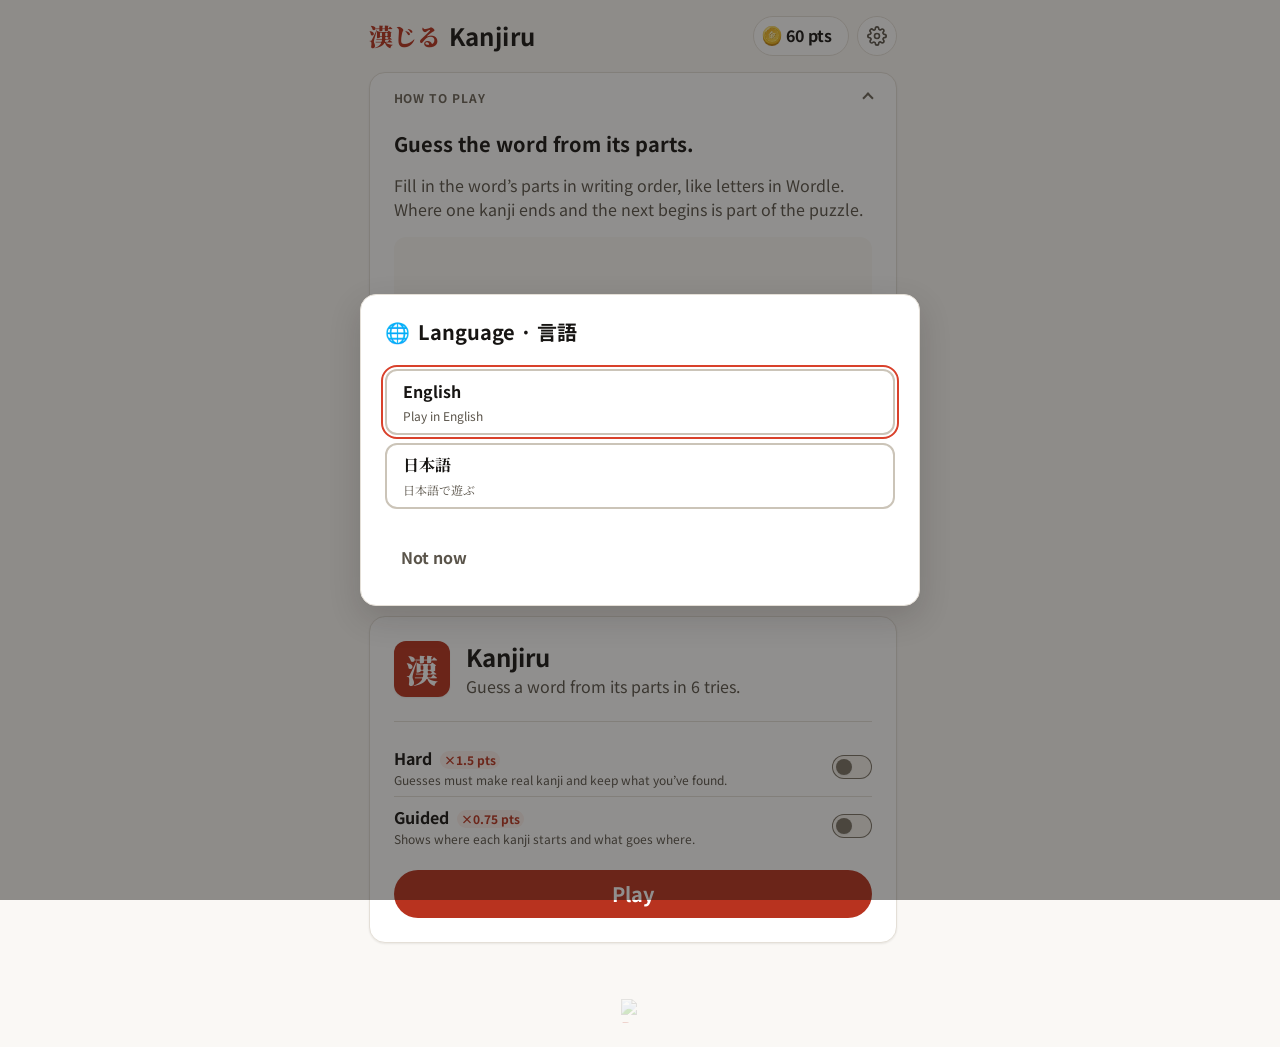
==== commit 427db8d6: "Audit fixes: other tabs no longer write over the save, clearer page moves, high-contrast tiles, a ti" ====
--- a/index.html
+++ b/index.html
@@ -115,7 +115,16 @@
     </nav>
   </header>
 
-  <main class="app-main" id="app"></main>
+  <!-- app.js draws every page in here. Without JavaScript nothing can run
+       (the tokens that style the page are a script too), so say so. -->
+  <main class="app-main" id="app">
+    <noscript>
+      <p class="noscript">Kanjiru needs JavaScript to run. Turn it on in your browser’s settings, then reload.</p>
+      <p class="noscript">漢じるを遊ぶにはJavaScriptが必要です。ブラウザの設定でオンにして、再読み込みしてください。</p>
+    </noscript>
+  </main>
+  <!-- A move between pages, said to screen readers (app.js arrive()). -->
+  <p class="visually-hidden" id="route-status" role="status"></p>
 
   <footer class="app-footer">
     <a href="/apps/" title="Back to Apps" class="rw-back-link">
--- a/styles.css
+++ b/styles.css
@@ -14,6 +14,13 @@
    layout doesn't shift sideways between pages on a desktop (2026-11-10).
    Overlay scrollbars (phones, macOS) take no room either way. */
 html { scrollbar-gutter: stable; }
+
+/* A phone turned on its side enlarges text it thinks is small, unevenly
+   (iOS Safari). Sizes stay as the tokens set them; pinch zoom still works. */
+html {
+  -webkit-text-size-adjust: 100%;
+  text-size-adjust: 100%;
+}
 
 body {
   min-height: 100vh;
@@ -67,9 +74,14 @@
   width: 100%;
   max-width: var(--layout-container);
   margin: 0 auto;
-  padding-left: var(--spacing-md);
-  padding-right: var(--spacing-md);
-}
+  /* Clear of a phone's notch and rounded corners when it's on its side:
+     the page reaches the screen's edges (viewport-fit=cover, index.html). */
+  padding-left: max(var(--spacing-md), env(safe-area-inset-left, 0px));
+  padding-right: max(var(--spacing-md), env(safe-area-inset-right, 0px));
+}
+
+/* Without JavaScript nothing runs, the tokens included: index.html's note. */
+.noscript { text-align: center; }
 
 .app-header {
   display: flex;
@@ -1004,6 +1016,23 @@
 .is-near-bg { background: var(--color-feedback-near); }
 .is-miss-bg { background: var(--color-feedback-miss); }
 
+/* Forced colours (Windows' contrast themes) repaint every background with
+   the theme's, which would leave a guess's tiles all alike: green, yellow
+   and grey are the game, so scored tiles, the legend's squares and the
+   looks' examples keep theirs. Everything else takes the theme's colours. */
+@media (forced-colors: active) {
+  .tile.is-hit,
+  .tile.is-near,
+  .tile.is-other,
+  .tile.is-miss,
+  .is-hit-bg,
+  .is-near-bg,
+  .is-miss-bg,
+  .swatch-preview {
+    forced-color-adjust: none;
+  }
+}
+
 /* ── Buttons ───────────────────────────────────────────────────────── */
 
 .btn {
@@ -1040,6 +1069,14 @@
   color: var(--color-action-secondary-text);
 }
 .btn-secondary:hover:not(:disabled) { background: var(--color-action-secondary-hover); }
+
+/* Forced colours drop a button's fill, which is all that showed it was
+   one: an edge in the text's colour takes its place (a filled button has
+   no border of its own to repaint). */
+@media (forced-colors: active) {
+  .btn-primary,
+  .btn-secondary { border: var(--stroke-thin) solid; }
+}
 
 /* A link drawn as a button (About in Settings) keeps the button's look. */
 a.btn { text-decoration: none; }
@@ -3468,9 +3505,10 @@
 
 /* ── Points: the header's wallet, and "+50" rising from a total ───── */
 
-/* The coin (js/coin.js): a koban, drawn a little over its text's size so
-   it reads as large as the emoji it replaced; each place sizes it with its
-   font size. Its colours are the same in every skin (tokens coin.*). */
+/* The coin (js/coin.js): a round gold coin with 金 stamped in it, a little
+   over its text's size so it reads as large as the emoji it replaced; each
+   place sizes it with its font size. Its colours are tokens (coin.*), the
+   same in every skin, on gradients shared by every coin (.coin-defs). */
 .coin {
   display: inline-block;
   flex: 0 0 auto;
@@ -3480,10 +3518,37 @@
   vertical-align: -0.25em;
 }
 .coin svg { display: block; width: 100%; height: 100%; }
-.coin-face { fill: var(--color-coin-face); }
-.coin-line { stroke: var(--color-coin-line); }
+.coin-edge { fill: url(#coin-g-edge); }
+.coin-ridge {
+  fill: none;
+  stroke: var(--color-coin-ridge);
+  opacity: var(--opacity-soft);
+}
+.coin-face { fill: url(#coin-g-face); stroke: var(--color-coin-line); }
+.coin-field { fill: url(#coin-g-field); stroke: var(--color-coin-line); }
+.coin-dot { fill: var(--color-coin-dot); }
+.coin-shadow { fill: var(--color-coin-shadow); }
+.coin-light { fill: var(--color-coin-mark); }
+.coin-mark { fill: url(#coin-g-mark); }
 .coin-shine { stroke: var(--color-coin-shine); }
-.coin-rim { stroke: var(--color-coin-rim); }
+
+/* The coin's shared gradients and 金: in the page but taking no room.
+   Not display: none, which would stop the coins from using them. */
+.coin-defs {
+  position: absolute;
+  width: 0;
+  height: 0;
+  overflow: hidden;
+}
+.coin-s-face-light { stop-color: var(--color-coin-faceLight); }
+.coin-s-face { stop-color: var(--color-coin-face); }
+.coin-s-face-deep { stop-color: var(--color-coin-faceDeep); }
+.coin-s-field-light { stop-color: var(--color-coin-fieldLight); }
+.coin-s-field-deep { stop-color: var(--color-coin-fieldDeep); }
+.coin-s-edge { stop-color: var(--color-coin-edge); }
+.coin-s-edge-deep { stop-color: var(--color-coin-edgeDeep); }
+.coin-s-mark { stop-color: var(--color-coin-mark); }
+.coin-s-mark-deep { stop-color: var(--color-coin-markDeep); }
 
 /* The header's points (a .head-btn): the coin, then the total. */
 .wallet-amount {
@@ -4295,9 +4360,6 @@
   line-height: var(--font-lineHeight-snug);
 }
 
-/* In Settings, between the sheet's notes and its sub-titles. */
-.sheet-section .install-steps { font-size: var(--font-size-sm); }
-
 .install-note {
   font-size: var(--font-size-xs);
   color: var(--color-text-secondary);
@@ -4365,4 +4427,12 @@
   overflow-wrap: anywhere;
 }
 
+/* Each link is a full touch target (24 px high), so two rows of them on a
+   narrow phone aren't too close to tap (WCAG 2.5.8). */
+.credit-links > * {
+  display: inline-flex;
+  align-items: center;
+  min-height: var(--spacing-lg);
+}
+
 .credit-sep { color: var(--color-text-muted); }
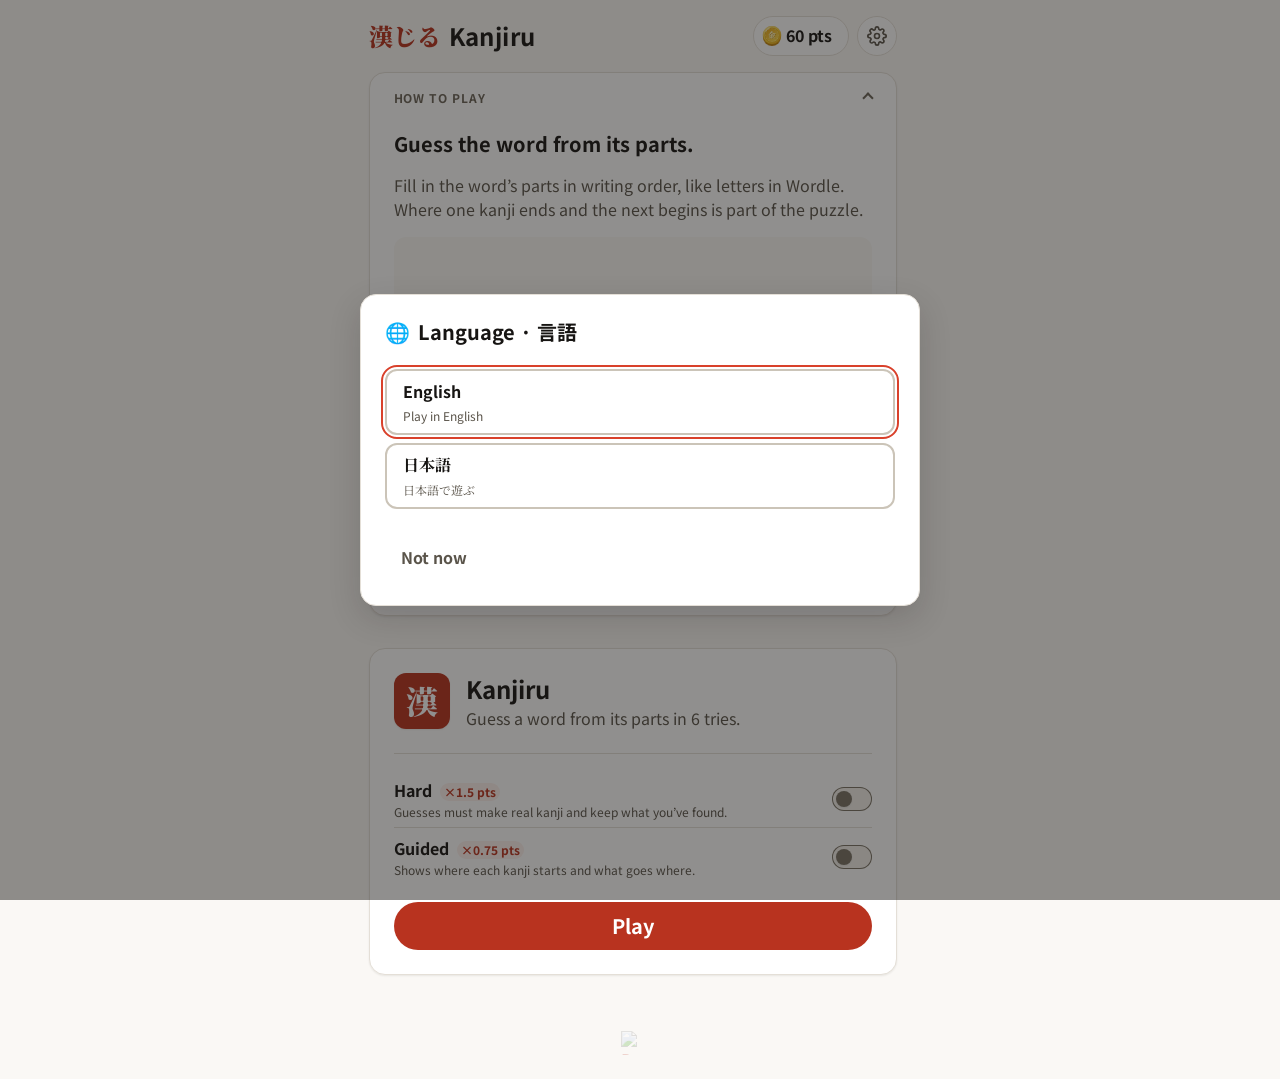
==== commit f2a1dea6: "Desktop polish: type parts on the keyboard, bigger keys, guide and cells where they fit, result shor" ====
--- a/index.html
+++ b/index.html
@@ -69,6 +69,7 @@
   <link rel="modulepreload" href="js/play/session.js">
   <link rel="modulepreload" href="js/play/rewards.js">
   <link rel="modulepreload" href="js/play/effects.js">
+  <link rel="modulepreload" href="js/play/keys.js">
   <link rel="modulepreload" href="js/config/modes.js">
   <link rel="modulepreload" href="js/config/skins.js">
   <link rel="modulepreload" href="js/config/powers.js">
--- a/styles.css
+++ b/styles.css
@@ -14,6 +14,18 @@
    layout doesn't shift sideways between pages on a desktop (2026-11-10).
    Overlay scrollbars (phones, macOS) take no room either way. */
 html { scrollbar-gutter: stable; }
+
+/* A modal's backdrop, and a header tip's dimming, stop short of that kept
+   room, which shows the root's background: while either shows, the root
+   takes the same dimming over the page, so the whole screen dims
+   (2026-11-11; seen with classic scrollbars, as on Windows). */
+html:has(.head-tip) { --gutter-dim: color-mix(in srgb, var(--color-bg-overlay) calc(var(--opacity-soft) * 100%), transparent); }
+/* After the tip's, so a modal opened over a tip dims the gutter as its own
+   backdrop does. */
+html:has(dialog:modal) { --gutter-dim: var(--color-bg-overlay); }
+html:is(:has(dialog:modal), :has(.head-tip)) {
+  background: linear-gradient(var(--gutter-dim), var(--gutter-dim)), var(--color-bg-page);
+}
 
 /* A phone turned on its side enlarges text it thinks is small, unevenly
    (iOS Safari). Sizes stay as the tokens set them; pinch zoom still works. */
@@ -34,9 +46,6 @@
   line-height: var(--font-lineHeight-normal);
   -webkit-font-smoothing: antialiased;
   -webkit-tap-highlight-color: transparent;
-  transition:
-    background-color var(--transition-slow) var(--transition-ease),
-    color var(--transition-slow) var(--transition-ease);
 }
 
 h1, h2, h3, p { margin: 0; }
@@ -58,8 +67,13 @@
   border-radius: var(--radius-sm);
 }
 
-a { color: var(--color-link-default); }
-a:hover { color: var(--color-link-hover); }
+a {
+  color: var(--color-link-default);
+  transition: color var(--transition-hover) var(--transition-ease);
+}
+@media (hover: hover) {
+  a:hover { color: var(--color-link-hover); }
+}
 
 /* Kanji shown as kanji (tiles, the brand, example words) use the serif.
    Only marked elements: the page itself may be lang="ja" for the Japanese
@@ -110,7 +124,9 @@
   text-decoration: none;
 }
 
-.brand-link:hover { color: inherit; }
+@media (hover: hover) {
+  .brand-link:hover { color: inherit; }
+}
 
 .brand-kanji {
   color: var(--color-text-accent);
@@ -168,8 +184,10 @@
   text-decoration: none;
   cursor: pointer;
   transition:
-    background-color var(--transition-fast) var(--transition-ease),
-    border-color var(--transition-fast) var(--transition-ease);
+    background-color var(--transition-hover) var(--transition-ease),
+    border-color var(--transition-hover) var(--transition-ease),
+    color var(--transition-hover) var(--transition-ease),
+    transform var(--transition-press) var(--transition-ease);
 }
 
 .head-btn.is-icon {
@@ -178,10 +196,12 @@
   color: var(--color-text-secondary);
 }
 
-.head-btn:hover {
-  border-color: var(--color-border-default);
-  background: var(--color-interactive-hover);
-  color: var(--color-text-primary);
+@media (hover: hover) {
+  .head-btn:hover {
+    border-color: var(--color-border-default);
+    background: var(--color-interactive-hover);
+    color: var(--color-text-primary);
+  }
 }
 .head-btn:active { background: var(--color-interactive-active); }
 .head-btn[hidden] { display: none; }
@@ -204,9 +224,11 @@
   background: var(--color-interactive-selected);
   box-shadow: 0 0 var(--spacing-sm) color-mix(in srgb, var(--color-text-accent) calc(var(--opacity-faint) * 100%), transparent);
 }
-#hints-open:hover {
-  border-color: color-mix(in srgb, var(--color-text-accent) calc(var(--opacity-soft) * 100%), transparent);
-  background: var(--color-interactive-hover);
+@media (hover: hover) {
+  #hints-open:hover {
+    border-color: color-mix(in srgb, var(--color-text-accent) calc(var(--opacity-soft) * 100%), transparent);
+    background: var(--color-interactive-hover);
+  }
 }
 #hints-open:active { background: var(--color-interactive-active); }
 
@@ -316,8 +338,13 @@
   background: none;
   color: var(--color-text-secondary);
   cursor: pointer;
-}
-.head-tip-close:hover { background: var(--color-interactive-hover); color: var(--color-text-primary); }
+  transition:
+    background-color var(--transition-hover) var(--transition-ease),
+    color var(--transition-hover) var(--transition-ease);
+}
+@media (hover: hover) {
+  .head-tip-close:hover { background: var(--color-interactive-hover); color: var(--color-text-primary); }
+}
 .head-tip-close svg { width: var(--layout-headIcon); height: var(--layout-headIcon); }
 
 /* The language tip: one line or two, at the gear. It reaches a little
@@ -463,10 +490,14 @@
   height: var(--spacing-2xl);
   border-radius: var(--radius-full);
   color: var(--color-text-secondary);
-  transition: background-color var(--transition-fast) var(--transition-ease);
-}
-
-.icon-btn:hover { background: var(--color-interactive-hover); }
+  transition:
+    background-color var(--transition-hover) var(--transition-ease),
+    transform var(--transition-press) var(--transition-ease);
+}
+
+@media (hover: hover) {
+  .icon-btn:hover { background: var(--color-interactive-hover); }
+}
 .icon-btn:active { background: var(--color-interactive-active); }
 .icon-btn:disabled { opacity: var(--opacity-disabled); }
 .icon-btn svg { width: var(--spacing-lg); height: var(--spacing-lg); }
@@ -671,6 +702,7 @@
      slots its summary, so it would inherit the slot's square corners
      (the hover showed them, 2026-11-10). Open, the foot is square. */
   border-radius: calc(var(--radius-xl) - var(--stroke-thin));
+  transition: background-color var(--transition-hover) var(--transition-ease);
 }
 .fold[open] > .fold-summary {
   border-bottom-left-radius: 0;
@@ -678,7 +710,9 @@
 }
 
 .fold-summary::-webkit-details-marker { display: none; }
-.fold-summary:hover { background: var(--color-interactive-hover); }
+@media (hover: hover) {
+  .fold-summary:hover { background: var(--color-interactive-hover); }
+}
 
 .fold-chevron {
   flex: 0 0 auto;
@@ -687,11 +721,17 @@
   border-right: var(--stroke-thick) solid var(--color-text-muted);
   border-bottom: var(--stroke-thick) solid var(--color-text-muted);
   transform: rotate(45deg);
-  transition: transform var(--transition-fast) var(--transition-ease);
+  transition: transform var(--transition-fold) var(--transition-ease);
 }
 
 .fold[open] .fold-chevron,
 .sheet-fold[open] > .fold-summary .fold-chevron { transform: rotate(-135deg); }
+
+/* A fold easing shut (js/dom.js smoothFold()) is still [open] until its
+   body is gone: its chevron turns back as it starts. */
+.fold.is-shutting .fold-chevron,
+.sheet-fold.is-shutting > .fold-summary .fold-chevron,
+.history-fold.is-shutting .fold-chevron { transform: rotate(45deg); }
 
 .fold-body {
   display: flex;
@@ -710,6 +750,19 @@
 }
 
 .howto-text { color: var(--color-text-secondary); }
+
+/* With a mouse, a line under the little game: the keys can be typed. */
+.howto-keys {
+  display: none;
+  font-size: var(--font-size-xs);
+  line-height: var(--font-lineHeight-snug);
+  text-align: center;
+  color: var(--color-text-secondary);
+}
+
+@media (hover: hover) and (pointer: fine) {
+  .howto-keys { display: block; }
+}
 
 /* Japanese lines break between phrases, not mid-word, where the browser
    can (2026-11-11: 当てよ / う。 read badly). */
@@ -861,13 +914,28 @@
   padding: var(--spacing-sm);
   border-radius: var(--radius-lg);
   list-style: none;
+  transition:
+    background-color var(--transition-hover) var(--transition-ease),
+    box-shadow var(--transition-hover) var(--transition-ease),
+    transform var(--transition-hover) var(--transition-ease);
 }
 
 div.history-summary { grid-template-columns: auto minmax(0, 1fr) auto; }
 
 summary.history-summary { cursor: pointer; }
 summary.history-summary::-webkit-details-marker { display: none; }
-summary.history-summary:hover { background: var(--color-interactive-hover); }
+/* On a mouse, a game lifts a little under the pointer (2026-11-11, the
+   user asked for a lift on cards). */
+@media (hover: hover) {
+  summary.history-summary:hover {
+    background: var(--color-interactive-hover);
+    box-shadow: var(--shadow-sm);
+    transform: translateY(calc(var(--stroke-thick) * -1));
+  }
+}
+
+/* A game listed by Show more fades in (app.js renderHistory()). */
+.history-item.is-new { animation: motion-fade-in var(--transition-fold) var(--transition-ease) both; }
 
 /* Opened: the final board, then Delete at the foot, on the right; a gap
    above it, so the row's hover doesn't touch the board. */
@@ -1045,7 +1113,11 @@
   border-radius: var(--radius-full);
   font-weight: var(--font-weight-bold);
   line-height: var(--font-lineHeight-snug);
-  transition: background-color var(--transition-fast) var(--transition-ease);
+  transition:
+    background-color var(--transition-hover) var(--transition-ease),
+    color var(--transition-hover) var(--transition-ease),
+    opacity var(--transition-hover) var(--transition-ease),
+    transform var(--transition-press) var(--transition-ease);
 }
 
 .btn:disabled { opacity: var(--opacity-disabled); }
@@ -1062,13 +1134,17 @@
   background: var(--color-action-primary-bg);
   color: var(--color-action-primary-text);
 }
-.btn-primary:hover:not(:disabled) { background: var(--color-action-primary-hover); }
+@media (hover: hover) {
+  .btn-primary:hover:not(:disabled) { background: var(--color-action-primary-hover); }
+}
 
 .btn-secondary {
   background: var(--color-action-secondary-bg);
   color: var(--color-action-secondary-text);
 }
-.btn-secondary:hover:not(:disabled) { background: var(--color-action-secondary-hover); }
+@media (hover: hover) {
+  .btn-secondary:hover:not(:disabled) { background: var(--color-action-secondary-hover); }
+}
 
 /* Forced colours drop a button's fill, which is all that showed it was
    one: an edge in the text's colour takes its place (a filled button has
@@ -1080,10 +1156,14 @@
 
 /* A link drawn as a button (About in Settings) keeps the button's look. */
 a.btn { text-decoration: none; }
-a.btn-secondary:hover { color: var(--color-action-secondary-text); }
+@media (hover: hover) {
+  a.btn-secondary:hover { color: var(--color-action-secondary-text); }
+}
 
 .btn-ghost { color: var(--color-text-secondary); }
-.btn-ghost:hover:not(:disabled) { background: var(--color-interactive-hover); }
+@media (hover: hover) {
+  .btn-ghost:hover:not(:disabled) { background: var(--color-interactive-hover); }
+}
 
 /* Something that can't be undone (Delete all data): outlined in the accent,
    which keeps AA contrast in every skin. */
@@ -1091,7 +1171,9 @@
   color: var(--color-text-accent);
   box-shadow: inset 0 0 0 var(--stroke-thick) currentColor;
 }
-.btn-danger:hover:not(:disabled) { background: var(--color-interactive-hover); }
+@media (hover: hover) {
+  .btn-danger:hover:not(:disabled) { background: var(--color-interactive-hover); }
+}
 
 .btn-row {
   display: flex;
@@ -1122,6 +1204,43 @@
 }
 
 .sheet::backdrop { background: var(--color-bg-overlay); }
+
+/* Opening, a sheet rises in as its backdrop fades; closing, the dialog
+   goes at once (so the page takes the focus as before) and a copy of it
+   fades out on top (js/dom.js closeSheet(), .sheet-ghost). Opened again
+   while its copy fades (the next step of a run of asks), it stays put and
+   only its content fades in (.is-again). */
+.sheet[open] { animation: sheet-in var(--transition-sheetIn) var(--transition-ease) both; }
+.sheet[open]::backdrop { animation: motion-fade-in var(--transition-sheetIn) var(--transition-ease) both; }
+.sheet.is-again,
+.sheet.is-again::backdrop { animation: none; }
+.sheet.is-again > *,
+.sheet-body.is-swapped { animation: motion-fade-in var(--transition-sheetOut) var(--transition-ease) both; }
+
+.sheet-ghost {
+  position: fixed;
+  inset: 0;
+  z-index: 20;
+  display: grid;
+  place-items: center;
+  background: var(--color-bg-overlay);
+  pointer-events: none;
+  animation: motion-fade-out var(--transition-sheetOut) var(--transition-exit) both;
+}
+.sheet-ghost > .sheet {
+  overflow: hidden;
+  animation: sheet-out var(--transition-sheetOut) var(--transition-exit) both;
+}
+
+@keyframes sheet-in {
+  from {
+    opacity: var(--opacity-hidden);
+    transform: translateY(var(--spacing-sm)) scale(var(--scale-enter));
+  }
+}
+@keyframes sheet-out { to { transform: scale(var(--scale-enter)); } }
+@keyframes motion-fade-in { from { opacity: var(--opacity-hidden); } }
+@keyframes motion-fade-out { to { opacity: var(--opacity-hidden); } }
 
 .sheet-body {
   display: flex;
@@ -1259,7 +1378,9 @@
   cursor: pointer;
   appearance: none;
   -webkit-appearance: none;
-  transition: background-color var(--transition-fast) var(--transition-ease);
+  transition:
+    background-color var(--transition-toggle) var(--transition-ease),
+    box-shadow var(--transition-toggle) var(--transition-ease);
 }
 
 .switch::before {
@@ -1272,11 +1393,28 @@
   border-radius: var(--radius-full);
   background: var(--color-border-strong);
   box-shadow: var(--shadow-sm);
-  transition: transform var(--transition-fast) var(--transition-ease);
+  transition:
+    transform var(--transition-toggle) var(--transition-ease),
+    background-color var(--transition-toggle) var(--transition-ease);
 }
 
 .switch:checked { background: var(--color-action-primary-bg); box-shadow: none; }
 .switch:checked::before {
+  background: var(--color-action-primary-text);
+  transform: translateX(var(--spacing-md));
+}
+
+/* A switch just moved: its page drew it afresh, so it starts drawn the way
+   it was and slides from there (js/dom.js switchRow()). */
+.switch.is-from,
+.switch.is-from::before { transition: none; }
+.switch:checked.is-from {
+  background: var(--color-bg-sunken);
+  box-shadow: inset 0 0 0 var(--stroke-thin) var(--color-border-strong);
+}
+.switch:checked.is-from::before { background: var(--color-border-strong); transform: none; }
+.switch:not(:checked).is-from { background: var(--color-action-primary-bg); box-shadow: none; }
+.switch:not(:checked).is-from::before {
   background: var(--color-action-primary-text);
   transform: translateX(var(--spacing-md));
 }
@@ -1305,10 +1443,15 @@
   font-size: var(--font-size-xs);
   font-weight: var(--font-weight-bold);
   color: var(--color-text-secondary);
-  transition: background-color var(--transition-fast) var(--transition-ease);
-}
-
-.segment:hover:not(:disabled) { color: var(--color-text-primary); }
+  transition:
+    background-color var(--transition-hover) var(--transition-ease),
+    color var(--transition-hover) var(--transition-ease),
+    transform var(--transition-press) var(--transition-ease);
+}
+
+@media (hover: hover) {
+  .segment:hover:not(:disabled) { color: var(--color-text-primary); }
+}
 
 /* The picked one has an edge, so it stands out 3:1 from the track. */
 .segment[aria-pressed="true"] {
@@ -1439,10 +1582,21 @@
   border: var(--stroke-thick) solid var(--color-border-subtle);
   background: var(--color-bg-surface);
   text-align: left;
-  transition: border-color var(--transition-fast) var(--transition-ease);
-}
-
-.ask-option:hover { border-color: var(--color-border-default); }
+  transition:
+    border-color var(--transition-hover) var(--transition-ease),
+    box-shadow var(--transition-hover) var(--transition-ease),
+    opacity var(--transition-hover) var(--transition-ease),
+    transform var(--transition-press) var(--transition-ease);
+}
+
+/* On a mouse, an option lifts a little under the pointer. */
+@media (hover: hover) {
+  .ask-option:hover:not(:disabled) {
+    border-color: var(--color-border-default);
+    box-shadow: var(--shadow-sm);
+    transform: translateY(calc(var(--stroke-thick) * -1));
+  }
+}
 
 .ask-option-name { font-weight: var(--font-weight-bold); }
 .ask-option.is-replace .ask-option-name { color: var(--color-text-accent); }
@@ -1456,7 +1610,9 @@
    game, resetting achievements, deleting everything. */
 .ask-sheet .ask-options { grid-template-columns: 1fr; }
 .ask-sheet .ask-option { border-color: var(--color-border-default); }
-.ask-sheet .ask-option:hover:not(:disabled) { border-color: var(--color-border-strong); }
+@media (hover: hover) {
+  .ask-sheet .ask-option:hover:not(:disabled) { border-color: var(--color-border-strong); }
+}
 .ask-option.is-danger .ask-option-name { color: var(--color-text-accent); }
 .ask-option:disabled { opacity: var(--opacity-disabled); cursor: not-allowed; }
 
@@ -1655,6 +1811,13 @@
   --board-kanji: var(--font-size-3xl);
 }
 
+/* With a mouse and the room (fitBoard()'s DESKTOP_SIZES). */
+:is(.board, .game-result)[data-cell="2xl"] {
+  --board-cell: var(--layout-cell2xl);
+  --board-font: var(--font-size-3xl);
+  --board-kanji: var(--font-size-3xl);
+}
+
 :is(.board, .game-result)[data-cell="xl"] {
   --board-cell: var(--layout-cellXl);
   --board-font: var(--font-size-2xl);
@@ -1851,7 +2014,18 @@
   border-style: solid;
   border-color: var(--color-border-strong);
 }
-.board-row.is-next button.tile:hover { background: var(--color-interactive-selected); }
+@media (hover: hover) {
+  .board-row.is-next button.tile:hover { background: var(--color-interactive-selected); }
+}
+.board-row.is-next button.tile {
+  transition:
+    background-color var(--transition-hover) var(--transition-ease),
+    transform var(--transition-press) var(--transition-ease);
+}
+
+/* A part just put in its cell pops (js/play/screen.js addPart()). */
+.tile.is-typed { animation: cell-pop var(--transition-press) var(--transition-ease); }
+@keyframes cell-pop { 50% { transform: scale(var(--scale-pop)); } }
 .tile.is-active {
   border-style: solid;
   border-color: var(--color-border-focus);
@@ -1917,6 +2091,29 @@
 /* A frame opens the kanji card (js/play/reveal.js). */
 button.frame-slot { cursor: pointer; }
 
+/* A frame opens the kanji card, so with a mouse it lifts under the pointer,
+   like the cards elsewhere; the keyboard's focus rings the frame itself
+   (2026-11-11). */
+@media (hover: hover) {
+  button.frame-slot .kanji-frame {
+    transition:
+      border-color var(--transition-hover) var(--transition-ease),
+      box-shadow var(--transition-hover) var(--transition-ease),
+      transform var(--transition-hover) var(--transition-ease);
+  }
+  button.frame-slot:hover .kanji-frame {
+    box-shadow: var(--shadow-sm);
+    transform: translateY(calc(var(--stroke-thick) * -1));
+  }
+  button.frame-slot:hover .kanji-frame:not(.is-solved) { border-color: var(--color-border-strong); }
+}
+
+button.frame-slot:focus-visible { outline: none; }
+button.frame-slot:focus-visible .kanji-frame {
+  outline: var(--stroke-thick) solid var(--color-border-focus);
+  outline-offset: var(--stroke-thick);
+}
+
 .frame-slot {
   flex: 0 0 auto;
   min-width: 0;
@@ -2158,6 +2355,50 @@
 }
 
 .picker.is-keyboard[data-keys="sm"] { --key-height: var(--layout-keySm); }
+/* With a mouse and the room; the glyphs keep their size, so a key's letter
+   has its own room under its part. */
+.picker.is-keyboard[data-keys="lg"] { --key-height: var(--layout-keyLg); }
+
+/* Typing (js/play/keys.js): with a mouse, each key shows the letter that
+   types it in its bottom-left corner, the one corner free (the other form
+   has the top right, debug mode's dots the top left, and a part not in the
+   answer is crossed from top left to bottom right); Guess names Enter. The
+   letter sits on a chip of the page's surface, so it keeps its contrast
+   (4.5:1) on a green, yellow or grey key too. */
+.key-letter,
+.key-hint { display: none; }
+
+@media (hover: hover) and (pointer: fine) {
+  .key-letter {
+    position: absolute;
+    left: var(--stroke-thick);
+    bottom: var(--stroke-thick);
+    display: block;
+    padding: 0 var(--stroke-thick);
+    border-radius: var(--radius-sm);
+    background: var(--color-bg-raised);
+    font-family: var(--font-family-ui);
+    font-size: var(--font-size-xs);
+    font-weight: var(--font-weight-bold);
+    line-height: var(--font-lineHeight-tight);
+    color: var(--color-text-muted);
+    pointer-events: none;
+  }
+  /* On Guess only where it's four keys wide (fitKeys(), .is-wide). */
+  .key-hint,
+  [data-id="guess"]:not(.is-wide) .key-hint { display: none; }
+  .result-actions .key-hint,
+  [data-id="guess"].is-wide .key-hint {
+    display: inline-block;
+    margin-left: var(--spacing-sm);
+    padding: 0 var(--spacing-xs);
+    border: var(--stroke-thin) solid currentColor;
+    border-radius: var(--radius-sm);
+    font-size: var(--font-size-xs);
+    font-weight: var(--font-weight-bold);
+    line-height: var(--font-lineHeight-normal);
+  }
+}
 
 .picker.is-keyboard .palette {
   display: grid;
@@ -2521,10 +2762,14 @@
   font: inherit;
   text-align: left;
   cursor: pointer;
-  transition: border-color var(--transition-fast) var(--transition-ease);
-}
-
-button.clue-chip:hover { border-color: var(--color-border-strong); }
+  transition:
+    border-color var(--transition-hover) var(--transition-ease),
+    transform var(--transition-press) var(--transition-ease);
+}
+
+@media (hover: hover) {
+  button.clue-chip:hover { border-color: var(--color-border-strong); }
+}
 
 .clue-chip.is-meaning { flex: 1 1 0; }
 .clue-chip.is-soon { font-size: var(--font-size-xs); color: var(--color-text-muted); }
@@ -2815,8 +3060,12 @@
 
 /* The kanji guide's frames (js/play/frame.js), bigger: 96 px for one or
    two kanji; three or four take 64 px, so they fit a phone, and four sit
-   two by two. */
-.reveal-items {
+   two by two. With a mouse and the room, the guide over the rows takes the
+   same size (fitBoard()'s DESKTOP_SIZES; 2026-11-11), so after a hint's
+   card the guide matches it: its frames as far apart as the rows' kanji,
+   and its strokes line a step up. */
+.reveal-items,
+.board[data-frame="lg"] {
   --board-frame: var(--layout-frameLg);
   --frame-1: var(--font-size-2xl);
   --frame-2: var(--font-size-xl);
@@ -2826,6 +3075,24 @@
   --frame-inner: var(--font-size-md);
   --frame-inset: var(--spacing-lg);
   --frame-solved: var(--font-size-3xl);
+}
+
+.board[data-frame="lg"] .frame-row { gap: var(--spacing-lg); }
+
+.board[data-frame="lg"] .frame-strokes {
+  height: var(--spacing-lg);
+  font-size: var(--font-size-md);
+  line-height: var(--spacing-lg);
+}
+
+/* Their dots a size up, but never more than half the room a crowded
+   place gives each part. */
+:is(.reveal-items, .board[data-frame="lg"]) .frame-part.is-hidden::before {
+  width: max(var(--spacing-sm), min(var(--layout-dotLg), 0.5em));
+  height: max(var(--spacing-sm), min(var(--layout-dotLg), 0.5em));
+}
+
+.reveal-items {
   display: flex;
   flex-wrap: wrap;
   justify-content: center;
@@ -3123,12 +3390,14 @@
 .palette-tile {
   position: relative;
   transition:
-    border-color var(--transition-fast) var(--transition-ease),
-    transform var(--transition-fast) var(--transition-ease),
-    opacity var(--transition-fast) var(--transition-ease);
-}
-
-.palette-tile:hover:not(:disabled) { border-color: var(--color-border-strong); }
+    border-color var(--transition-hover) var(--transition-ease),
+    transform var(--transition-press) var(--transition-ease),
+    opacity var(--transition-hover) var(--transition-ease);
+}
+
+@media (hover: hover) {
+  .palette-tile:hover:not(:disabled) { border-color: var(--color-border-strong); }
+}
 
 .palette-tile[aria-pressed="true"] {
   border-color: var(--color-border-focus);
@@ -3776,10 +4045,20 @@
   border-radius: var(--radius-lg);
   border: var(--stroke-thick) solid var(--color-border-subtle);
   text-align: left;
-  transition: border-color var(--transition-fast) var(--transition-ease);
-}
-
-.swatch:hover { border-color: var(--color-border-default); }
+  transition:
+    border-color var(--transition-hover) var(--transition-ease),
+    box-shadow var(--transition-hover) var(--transition-ease),
+    transform var(--transition-press) var(--transition-ease);
+}
+
+/* On a mouse, a look lifts a little under the pointer. */
+@media (hover: hover) {
+  .swatch:hover {
+    border-color: var(--color-border-default);
+    box-shadow: var(--shadow-md);
+    transform: translateY(calc(var(--stroke-thick) * -1));
+  }
+}
 .swatch.is-open { border-color: var(--color-border-strong); }
 .swatch[aria-pressed="true"] { border-color: var(--color-border-focus); }
 /* A locked look: its example dimmed until you open it to see it, a lock
@@ -4314,6 +4593,82 @@
   0%   { clip-path: inset(0 100% 0 0); }
   100% { clip-path: inset(0 0 0 0); }
 }
+
+/* ── Moves between states (2026-11-11) ────────────────────────────── */
+
+/* Pressed: a button, key or cell sinks in a little (tokens.js press; the
+   user asked). After the hover lifts, so a press wins over a lift. */
+.btn:active:not(:disabled),
+.head-btn:active,
+.icon-btn:active:not(:disabled),
+.segment:active:not(:disabled),
+.ask-option:active:not(:disabled),
+.swatch:active,
+button.clue-chip:active,
+.palette-tile:active:not(:disabled),
+.board-row.is-next button.tile:active { transform: scale(var(--scale-press)); }
+
+/* A tip put away fades (app.js renderHeadTip()), its dimming with it. */
+.head-tip.is-leaving {
+  pointer-events: none;
+  animation: motion-fade-out var(--transition-sheetOut) var(--transition-exit) both;
+}
+
+/* The tick on a look just picked pops in (js/points.js). */
+.swatch-badge.is-new { animation: badge-pop var(--transition-toggle) var(--transition-bounce) both; }
+@keyframes badge-pop {
+  from { opacity: var(--opacity-hidden); transform: scale(var(--scale-enter)); }
+  60%  { transform: scale(var(--scale-pop)); }
+}
+
+/* A new line of news fades in: a transfer's status, a code to send, a
+   purchase done (js/settings.js, js/points.js). */
+.transfer-status.is-new,
+.transfer-code.is-new,
+.status-line.is-new { animation: motion-fade-in var(--transition-fold) var(--transition-ease) both; }
+
+/* A change of look or language crossfades where the browser can (js/dom.js
+   crossfade()). */
+::view-transition-old(root),
+::view-transition-new(root) {
+  animation-duration: var(--transition-look);
+  animation-timing-function: var(--transition-ease);
+}
+
+/* Page moves, like an iPhone (app.js slide(); the user picked it from a
+   demo, 2026-11-11). Going deeper, the new page slides in from the right,
+   shadowed, over the old, which drifts a quarter of the way left beneath
+   it; going back, the page slides away to the right off the one beneath.
+   The header stays where it is, its controls fading (named only during a
+   move: a name would stop its glass blurring the page). */
+html[data-move] .app-header { view-transition-name: app-header; }
+html[data-move]::view-transition-old(root),
+html[data-move]::view-transition-new(root) {
+  animation-duration: var(--transition-page);
+  animation-timing-function: var(--transition-ease);
+  mix-blend-mode: normal;
+}
+html[data-move="forward"]::view-transition-old(root) { animation-name: page-drift-left; }
+html[data-move="forward"]::view-transition-new(root) {
+  animation-name: page-from-right;
+  box-shadow: var(--shadow-lg);
+}
+html[data-move="back"]::view-transition-old(root) {
+  z-index: 1;
+  animation-name: page-to-right;
+  box-shadow: var(--shadow-lg);
+}
+html[data-move="back"]::view-transition-new(root) { animation-name: page-drift-back; }
+html[data-move]::view-transition-old(app-header),
+html[data-move]::view-transition-new(app-header) {
+  animation-duration: var(--transition-hover);
+  animation-timing-function: var(--transition-ease);
+}
+
+@keyframes page-from-right { from { transform: translateX(100%); } }
+@keyframes page-to-right   { to   { transform: translateX(100%); } }
+@keyframes page-drift-left { to   { transform: translateX(-25%); } }
+@keyframes page-drift-back { from { transform: translateX(-25%); } }
 
 /* ── Reduced motion ────────────────────────────────────────────────── */
 
@@ -4340,6 +4695,24 @@
   .frame-part.is-new,
   .kanji-frame.is-new { animation: none; }
   .palette-tile[aria-pressed="true"] { transform: none; }
+  /* Lifts and presses are movement too. */
+  .btn:active:not(:disabled), .head-btn:active, .icon-btn:active:not(:disabled),
+  .segment:active:not(:disabled), .ask-option:hover:not(:disabled),
+  .ask-option:active:not(:disabled), .swatch:hover, .swatch:active,
+  button.clue-chip:active, .palette-tile:active:not(:disabled),
+  .board-row.is-next button.tile:active, summary.history-summary:hover,
+  button.frame-slot:hover .kanji-frame { transform: none; }
+  .tile.is-typed,
+  .swatch-badge.is-new,
+  .history-item.is-new,
+  .sheet[open],
+  .sheet[open]::backdrop,
+  .sheet.is-again > *,
+  .sheet-body.is-swapped,
+  .head-tip.is-leaving,
+  .transfer-status.is-new,
+  .transfer-code.is-new,
+  .status-line.is-new { animation: none; }
   .points-bump,
   .toast,
   .result-points.is-new { animation: none; }
